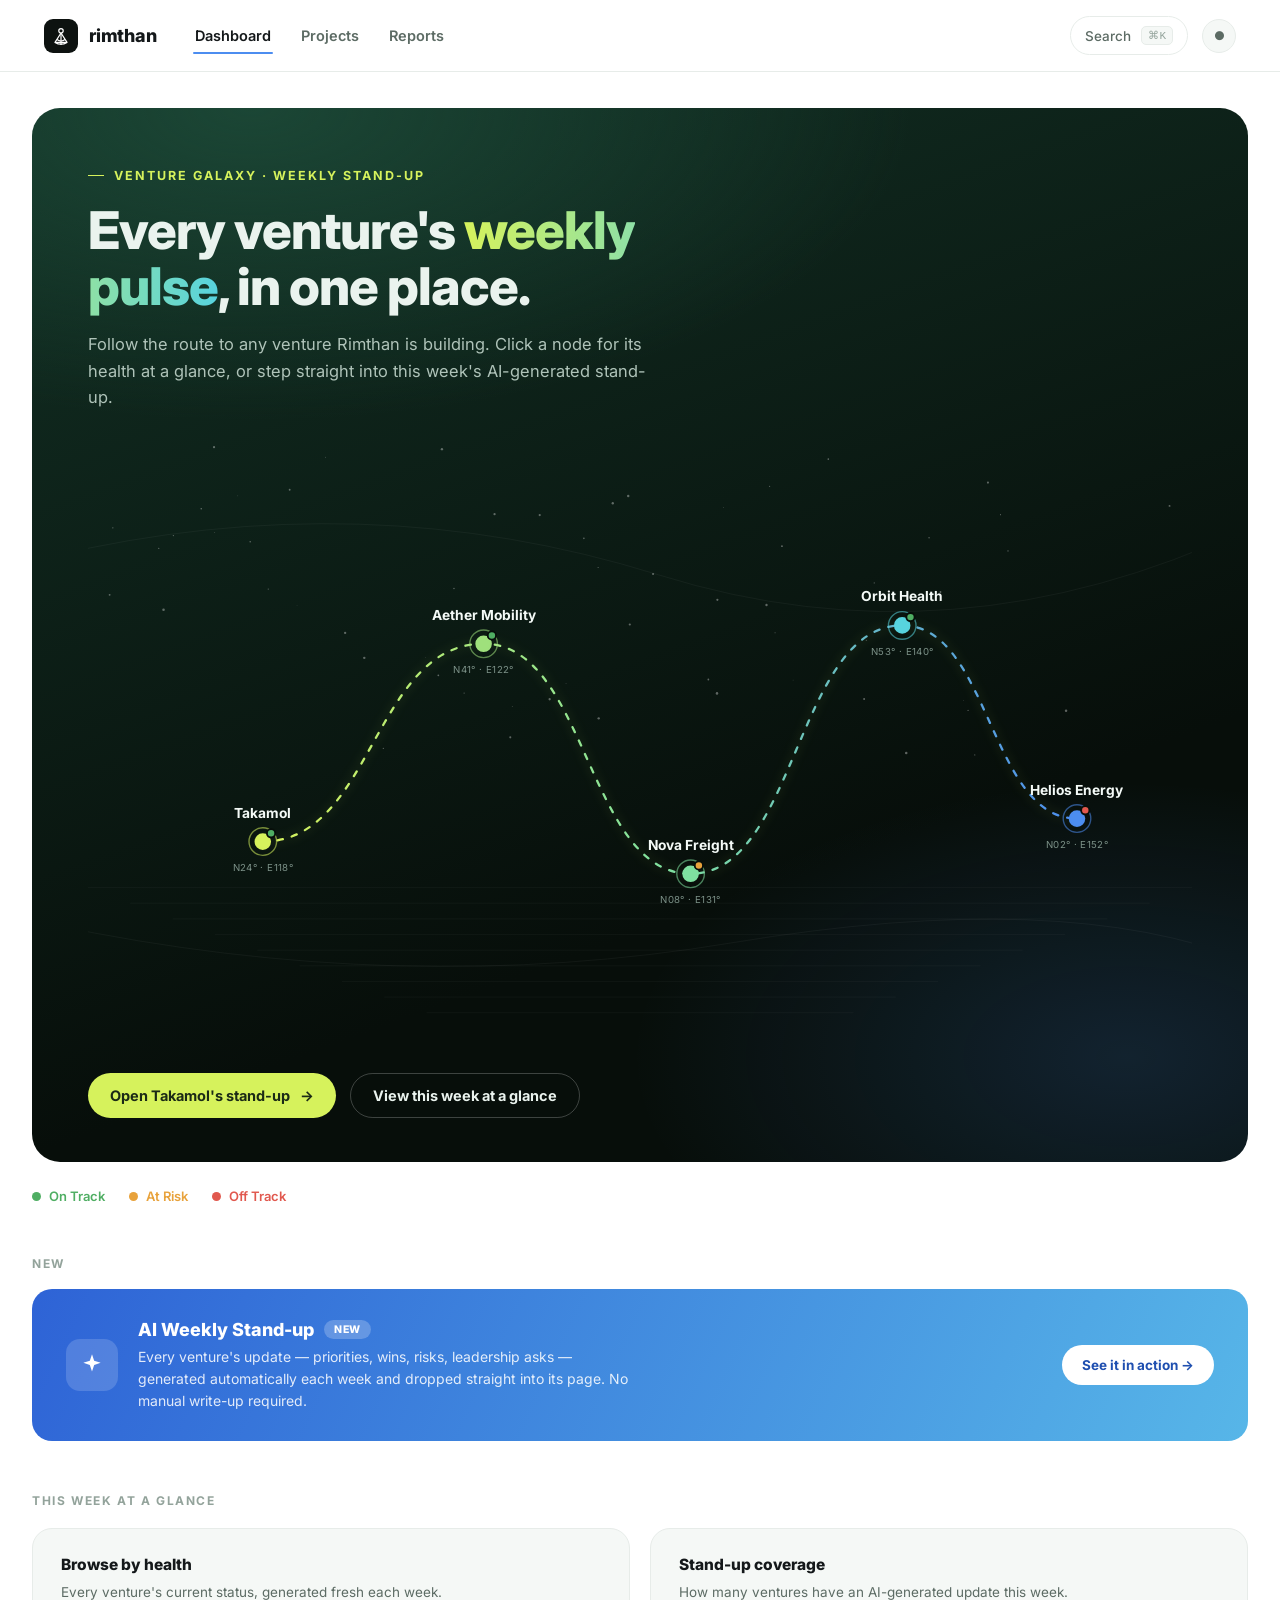
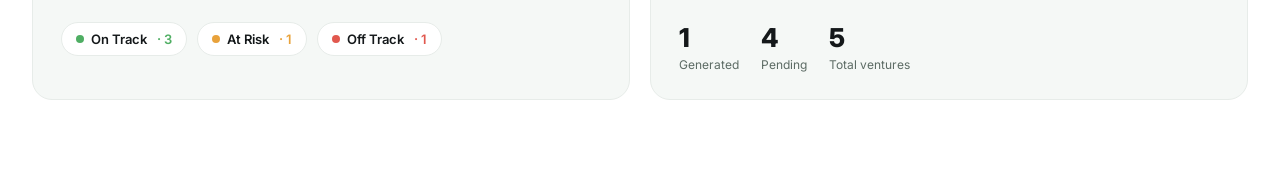
==== index_standalone.html @ 9900c299 "Create index_standalone.html" ====
<!DOCTYPE html>
<html lang="en">
<head>
<meta charset="UTF-8">
<meta name="viewport" content="width=device-width, initial-scale=1.0">
<title>Rimthan · Venture Galaxy</title>
<style>
/* =====================================================================
   RIMTHAN VENTURE GALAXY — DESIGN TOKENS
   Matched to the Rimthan Framework site: white page, deep forest-green
   hero card, lime -> cyan -> blue gradient signature, bold clean Inter.
   ===================================================================== */
:root{
  /* --- surfaces --- */
  --paper:      #FFFFFF;
  --paper-soft: #F5F8F6;
  --hairline:   #E7ECE9;

  /* --- text --- */
  --ink:      #14181A;
  --ink-soft: #5C6B64;
  --ink-faint:#93A39B;

  /* --- hero gradient card --- */
  --hero-deep:  #070E0A;
  --hero-mid:   #123024;
  --hero-glow:  #1B4635;

  /* --- brand gradient (the "Venture Galaxy Way") --- */
  --lime: #D6F25C;
  --teal: #7FE0A0;
  --cyan: #57D3DE;
  --blue: #4C8DF0;

  /* --- health status (functional signal, kept distinct from the brand gradient) --- */
  --on-track:  #4FAE63;
  --at-risk:   #E8A23B;
  --off-track: #E1584E;

  /* --- shape --- */
  --radius-xl: 28px;
  --radius-lg: 20px;
  --radius-md: 14px;
  --radius-sm: 9px;
  --shadow-card: 0 1px 2px rgba(16,24,20,0.05), 0 14px 30px rgba(16,24,20,0.06);
}

*{margin:0;padding:0;box-sizing:border-box;}
html{scroll-behavior:smooth;}
body{
  font-family:'Inter',sans-serif;
  background:var(--paper);
  color:var(--ink);
  min-height:100vh;
}
a{color:inherit;}
ul{list-style:none;}
::-webkit-scrollbar{width:8px;}
::-webkit-scrollbar-thumb{background:#D5DBD8;border-radius:20px;}
::-webkit-scrollbar-track{background:transparent;}
@media (prefers-reduced-motion: reduce){
  *{animation-duration:0.001ms !important; animation-iteration-count:1 !important; transition-duration:0.001ms !important;}
}

/* =====================================================================
   HEADER — shared across pages
   ===================================================================== */
.header{
  position:sticky;
  top:0; left:0; width:100%;
  height:72px;
  display:flex;
  align-items:center;
  gap:36px;
  padding:0 44px;
  background:rgba(255,255,255,0.92);
  backdrop-filter:blur(10px);
  -webkit-backdrop-filter:blur(10px);
  border-bottom:1px solid var(--hairline);
  z-index:999;
}
.brand{display:flex;align-items:center;gap:11px;text-decoration:none;}
.brand-mark{
  width:34px;height:34px;border-radius:9px;
  background:#0D1210;
  display:flex;align-items:center;justify-content:center;
}
.brand-mark svg{width:20px;height:20px;display:block;}
.brand-word{font-weight:800;font-size:18px;letter-spacing:-0.2px;color:var(--ink);}

.header nav{display:flex;align-items:center;gap:26px;}
.header nav a{
  text-decoration:none;
  color:var(--ink-soft);
  font-size:14.5px;
  font-weight:600;
  padding:10px 2px;
  position:relative;
  transition:color .2s ease;
}
.header nav a:hover{color:var(--ink);}
.header nav a.active{color:var(--ink);}
.header nav a.active::after{
  content:"";
  position:absolute; left:0; right:0; bottom:0;
  height:2px; border-radius:2px;
  background:var(--blue);
}

.header-right{margin-left:auto;display:flex;align-items:center;gap:14px;}
.search-pill{
  display:flex;align-items:center;gap:10px;
  padding:9px 14px;
  border-radius:999px;
  border:1px solid var(--hairline);
  color:var(--ink-soft);
  font-size:13.5px;
  font-weight:500;
  cursor:default;
}
.search-pill kbd{
  font-size:11px;
  padding:2px 6px;
  border-radius:5px;
  background:var(--paper-soft);
  border:1px solid var(--hairline);
  color:var(--ink-faint);
}
.profile{
  width:34px;height:34px;border-radius:50%;
  background:var(--paper-soft);
  border:1px solid var(--hairline);
  display:flex;align-items:center;justify-content:center;
  color:var(--ink-soft);
  font-size:12px;
  cursor:pointer;
}

/* =====================================================================
   PAGE 1 — VENTURE GALAXY MAP
   ===================================================================== */
.map-page main{max-width:1280px;margin:0 auto;padding:36px 32px 70px;}

/* --- dark hero card --- */
.hero-card{
  position:relative;
  border-radius:var(--radius-xl);
  overflow:hidden;
  padding:60px 56px 44px;
  background:
    radial-gradient(1100px 520px at 18% 0%, var(--hero-glow), transparent 60%),
    radial-gradient(900px 500px at 90% 90%, rgba(76,141,240,0.16), transparent 55%),
    linear-gradient(160deg, var(--hero-mid), var(--hero-deep) 70%);
  color:#EAF3EE;
}
.hero-eyebrow{
  display:flex;align-items:center;gap:10px;
  font-size:12.5px;
  font-weight:700;
  letter-spacing:2px;
  text-transform:uppercase;
  color:var(--lime);
  margin-bottom:20px;
}
.hero-eyebrow::before{content:"";width:16px;height:1px;background:var(--lime);}
.hero-card h1{
  font-size:clamp(32px,4.4vw,52px);
  font-weight:800;
  letter-spacing:-1px;
  line-height:1.08;
  margin-bottom:16px;
  max-width:16ch;
}
.hero-card h1 .accent{
  background:linear-gradient(90deg, var(--lime), var(--cyan));
  -webkit-background-clip:text;
  background-clip:text;
  color:transparent;
}
.hero-card p.lede{
  color:#AFC3B9;
  font-size:16.5px;
  line-height:1.6;
  max-width:56ch;
  margin-bottom:36px;
}

/* --- chart --- */
.chart-stage{position:relative;}
.chart-stage svg.galaxy-svg{width:100%;height:auto;display:block;}

.route-path{
  fill:none;
  stroke:url(#routeGradient);
  stroke-width:2.5;
  stroke-linecap:round;
  filter:drop-shadow(0 0 6px rgba(215,242,94,0.35));
  stroke-dasharray:6 10;
  animation:flow 26s linear infinite;
}
@keyframes flow{ to{ stroke-dashoffset:-500; } }
.contour{fill:none;stroke:rgba(255,255,255,0.05);stroke-width:1;}
.horizon-grid line{stroke:rgba(255,255,255,0.035);stroke-width:1;}
.star{fill:#ffffff;opacity:0.35;}

.node{cursor:pointer;}
.node-ring{
  fill:none;stroke-width:1.5;opacity:0.55;
  transform-origin:center;
  animation:pulse 3.2s ease-in-out infinite;
}
@keyframes pulse{
  0%,100%{transform:scale(1);opacity:0.4;}
  50%{transform:scale(1.28);opacity:0.05;}
}
.node-core{stroke-width:2;}
.node:hover .node-core, .node.active .node-core{filter:drop-shadow(0 0 10px currentColor);}
.node-health-dot{stroke:var(--hero-deep);stroke-width:2;}
.node-label{font-size:15px;font-weight:700;fill:#F4FAF7;}
.node-bearing{font-size:10.5px;fill:#7C9188;letter-spacing:0.4px;}

.hero-cta-row{display:flex;gap:14px;margin-top:38px;flex-wrap:wrap;}
.btn-lime{
  display:inline-flex;align-items:center;gap:10px;
  padding:13px 22px;border-radius:999px;
  background:var(--lime);
  color:#1B2A16;
  font-weight:700;font-size:14.5px;
  text-decoration:none;
  transition:.2s;
}
.btn-lime:hover{filter:brightness(1.05);transform:translateY(-1px);}
.btn-outline{
  display:inline-flex;align-items:center;gap:10px;
  padding:13px 22px;border-radius:999px;
  border:1px solid rgba(255,255,255,0.22);
  color:#EAF3EE;
  font-weight:700;font-size:14.5px;
  text-decoration:none;
  transition:.2s;
}
.btn-outline:hover{background:rgba(255,255,255,0.06);}

/* --- overlay card (holographic detail on node click) --- */
.overlay-layer{position:absolute;inset:0;pointer-events:none;}
.overlay-card{
  position:absolute;width:250px;padding:20px 22px;
  border-radius:var(--radius-md);
  background:rgba(10,20,15,0.92);
  border:1px solid rgba(215,242,94,0.28);
  box-shadow:0 18px 40px rgba(0,0,0,0.45);
  backdrop-filter:blur(10px);
  opacity:0;transform:translateY(6px) scale(0.96);
  pointer-events:none;
  transition:opacity .28s ease, transform .28s ease;
  z-index:50;
}
.overlay-card.visible{opacity:1;transform:translateY(0) scale(1);pointer-events:auto;}
.overlay-card .oc-title{font-size:16px;font-weight:800;margin-bottom:2px;color:#F4FAF7;}
.overlay-card .oc-tagline{font-size:12px;color:#9BB1A6;margin-bottom:14px;}
.oc-health{display:flex;align-items:center;gap:8px;font-size:12px;font-weight:600;margin-bottom:14px;}
.oc-led{width:8px;height:8px;border-radius:50%;background:currentColor;box-shadow:0 0 8px currentColor;}
.oc-stats{display:grid;grid-template-columns:repeat(3,1fr);gap:8px;margin-bottom:16px;}
.oc-stat{background:rgba(255,255,255,0.05);border-radius:var(--radius-sm);padding:9px 6px;text-align:center;}
.oc-stat b{display:block;font-size:16px;color:var(--lime);}
.oc-stat span{font-size:9.5px;color:#7C9188;text-transform:uppercase;letter-spacing:0.4px;}
.oc-cta{
  display:flex;align-items:center;justify-content:space-between;width:100%;
  padding:9px 12px;border-radius:999px;
  border:1px solid rgba(215,242,94,0.3);
  background:rgba(215,242,94,0.08);
  color:var(--lime);font-size:12.5px;font-weight:700;
  text-decoration:none;cursor:pointer;transition:.2s;
}
.oc-cta:hover{background:rgba(215,242,94,0.16);}

/* --- legend --- */
.map-legend{display:flex;gap:24px;margin-top:26px;flex-wrap:wrap;}
.legend-item{display:flex;align-items:center;gap:8px;font-size:13px;font-weight:600;color:var(--ink-soft);}
.legend-dot{width:9px;height:9px;border-radius:50%;background:currentColor;}

/* =====================================================================
   LIGHT CONTENT SECTIONS BELOW THE HERO (map page)
   ===================================================================== */
.section-label{
  font-size:12px;font-weight:700;letter-spacing:1.6px;text-transform:uppercase;
  color:var(--ink-faint);margin:52px 0 18px;
}

.feature-banner{
  display:flex;align-items:center;justify-content:space-between;gap:28px;
  flex-wrap:wrap;
  padding:30px 34px;
  border-radius:var(--radius-lg);
  background:linear-gradient(115deg, #2E63D6, #57B6E8);
  color:#fff;
}
.feature-banner-left{display:flex;align-items:center;gap:20px;}
.feature-icon{
  width:52px;height:52px;border-radius:14px;
  background:rgba(255,255,255,0.16);
  display:flex;align-items:center;justify-content:center;
  flex-shrink:0;
}
.feature-icon svg{width:26px;height:26px;}
.feature-banner h3{font-size:18px;font-weight:800;display:flex;align-items:center;gap:10px;}
.pill-new{
  font-size:10.5px;font-weight:800;letter-spacing:0.5px;
  background:rgba(255,255,255,0.22);padding:3px 10px;border-radius:999px;
}
.feature-banner p{font-size:14px;color:rgba(255,255,255,0.86);margin-top:6px;max-width:56ch;line-height:1.55;}
.feature-banner .btn-white{
  flex-shrink:0;
  display:inline-flex;align-items:center;gap:8px;
  padding:12px 20px;border-radius:999px;
  background:#fff;color:#1F4FB0;
  font-weight:700;font-size:13.5px;
  text-decoration:none;white-space:nowrap;
}

.info-grid{display:grid;grid-template-columns:1fr 1fr;gap:20px;margin-top:20px;}
.info-card{
  background:var(--paper-soft);
  border:1px solid var(--hairline);
  border-radius:var(--radius-lg);
  padding:26px 28px;
}
.info-card h4{font-size:15.5px;font-weight:800;margin-bottom:8px;}
.info-card p.desc{font-size:13.5px;color:var(--ink-soft);line-height:1.6;margin-bottom:18px;}

.health-tags{display:flex;gap:10px;flex-wrap:wrap;}
.health-tag{
  display:flex;align-items:center;gap:7px;
  padding:8px 14px;border-radius:999px;
  background:var(--paper);border:1px solid var(--hairline);
  font-size:13px;font-weight:600;color:var(--ink);
}
.health-tag .dot{width:8px;height:8px;border-radius:50%;background:currentColor;}

.glance-stats{display:flex;gap:22px;}
.glance-stat b{display:block;font-size:26px;font-weight:800;}
.glance-stat span{font-size:12px;color:var(--ink-soft);}

/* =====================================================================
   PAGE 2 — PROJECT / VENTURE WEEKLY UPDATE
   ===================================================================== */
.detail-page main{max-width:1180px;margin:0 auto;padding:40px 32px 80px;}

.breadcrumb{
  font-size:13px;color:var(--ink-faint);
  display:flex;align-items:center;gap:8px;margin-bottom:22px;
}
.breadcrumb a{text-decoration:none;color:var(--ink-soft);font-weight:600;}
.breadcrumb a:hover{color:var(--ink);}

/* --- header strip: Venture / Lead / Stage / Health --- */
.venture-strip{
  display:flex;flex-wrap:wrap;align-items:center;gap:34px;
  padding:22px 30px;
  border-radius:var(--radius-lg);
  background:var(--paper-soft);
  border:1px solid var(--hairline);
  margin-bottom:28px;
}
.strip-item{display:flex;flex-direction:column;gap:3px;}
.strip-item .k{font-size:11px;font-weight:700;letter-spacing:0.6px;text-transform:uppercase;color:var(--ink-faint);}
.strip-item .v{font-size:15.5px;font-weight:700;color:var(--ink);}
.strip-item .v.health{display:flex;align-items:center;gap:8px;}
.strip-logo{margin-left:auto;font-weight:800;font-size:15px;color:var(--ink-soft);}

/* --- priority cards --- */
.card-grid{display:grid;grid-template-columns:1fr 1fr;gap:20px;margin-bottom:20px;}
.card{
  background:var(--paper);
  border:1px solid var(--hairline);
  border-radius:var(--radius-lg);
  padding:26px 28px;
  box-shadow:var(--shadow-card);
}
.card-full{grid-column:1 / -1;}

.card-head{display:flex;align-items:flex-start;justify-content:space-between;gap:14px;margin-bottom:18px;}
.card-head h3{font-size:16.5px;font-weight:800;margin-bottom:3px;}
.card-head small{font-size:11px;font-weight:700;letter-spacing:0.5px;text-transform:uppercase;color:var(--ink-faint);}

/* circular meter */
.meter{position:relative;width:60px;height:60px;flex-shrink:0;}
.meter svg{transform:rotate(-90deg);width:100%;height:100%;}
.meter circle{fill:none;stroke-width:6;}
.meter .track{stroke:var(--hairline);}
.meter .value{stroke:var(--on-track);stroke-linecap:round;transition:stroke-dashoffset 1s ease;}
.meter-label{position:absolute;inset:0;display:flex;align-items:center;justify-content:center;font-size:13px;font-weight:800;}

.bullet-list{margin-bottom:16px;}
.bullet-list li{
  position:relative;padding-left:18px;
  font-size:14px;color:var(--ink-soft);line-height:1.6;margin-bottom:8px;
}
.bullet-list li::before{
  content:"";position:absolute;left:0;top:8px;
  width:6px;height:6px;border-radius:50%;background:var(--teal);
}
.bullet-list li strong{color:var(--ink);}

.next-step{
  display:inline-flex;align-items:center;gap:8px;
  padding:9px 16px;border-radius:999px;
  background:#EAF6EE;border:1px solid #CFE9D6;
  color:#1F6B3B;font-size:13px;font-weight:700;text-decoration:none;
}
.next-step::after{content:"→";}

/* --- risk / support cards --- */
.risk-card{border-left:3px solid var(--at-risk);margin-bottom:16px;}
.risk-card:last-child{margin-bottom:0;}
.risk-head{display:flex;align-items:center;gap:10px;margin-bottom:10px;flex-wrap:wrap;}
.led{width:9px;height:9px;border-radius:50%;background:currentColor;}
.risk-card h4{font-size:15px;font-weight:800;}
.risk-card p{color:var(--ink-soft);font-size:13.5px;line-height:1.6;}
.severity-tag{
  font-size:11px;font-weight:700;padding:3px 10px;border-radius:999px;
  background:#FDF1DF;color:#A9711A;border:1px solid #F3DDB0;
}

.support-card{border-left:3px solid var(--blue);margin-bottom:16px;}
.support-card:last-child{margin-bottom:0;}
.support-row{display:flex;align-items:center;justify-content:space-between;gap:20px;flex-wrap:wrap;}
.support-row p{color:var(--ink-soft);font-size:13.5px;line-height:1.6;max-width:60ch;}
.support-row p strong{color:var(--ink);}
.support-btn{
  padding:11px 18px;border-radius:999px;
  background:var(--ink);color:#fff;
  font-weight:700;font-size:13px;border:none;cursor:pointer;white-space:nowrap;
  transition:.2s;
}
.support-btn:hover{background:#2B3430;}

.empty-list{color:var(--ink-faint);font-size:13.5px;font-style:italic;}

/* --- timeline --- */
.timeline-wrap{padding:30px 6px 6px;}
.tl-tag{font-size:11px;font-weight:700;letter-spacing:0.5px;text-transform:uppercase;color:var(--ink-faint);margin-bottom:20px;display:block;}
.timeline-track{position:relative;height:2px;margin:0 30px;background:var(--hairline);}
.timeline-points{display:flex;justify-content:space-between;margin:0 30px;position:relative;top:-13px;}
.tl-point{display:flex;flex-direction:column;align-items:center;width:120px;text-align:center;}
.tl-dot{width:14px;height:14px;border-radius:50%;border:2px solid var(--on-track);background:var(--on-track);margin-bottom:12px;}
.tl-point.pending .tl-dot{background:var(--paper);border-color:var(--ink-faint);}
.tl-point span{font-size:12.5px;color:var(--ink-soft);line-height:1.4;}
.tl-point.pending span{color:var(--ink-faint);}

/* --- empty state (venture with no update generated yet) --- */
.empty-state{text-align:center;padding:64px 30px;}
.empty-state h3{font-size:19px;font-weight:800;margin-bottom:10px;}
.empty-state p{color:var(--ink-soft);font-size:14px;}

/* =====================================================================
   RESPONSIVE
   ===================================================================== */
@media (max-width:960px){
  .header nav{display:none;}
  .card-grid, .info-grid{grid-template-columns:1fr;}
  .timeline-track,.timeline-points{margin:0 10px;}
  .tl-point{width:auto;flex:1;}
  .hero-card{padding:44px 26px 34px;}
}
@media (max-width:640px){
  .header{padding:0 20px;}
  .map-page main, .detail-page main{padding:26px 18px 60px;}
  .venture-strip{gap:20px;}
  .strip-logo{margin-left:0;}
  .feature-banner{flex-direction:column;align-items:flex-start;}
  .support-row{flex-direction:column;align-items:flex-start;}
}

</style>
<link rel="preconnect" href="https://fonts.googleapis.com">
<link href="https://fonts.googleapis.com/css2?family=Inter:wght@400;500;600;700;800&display=swap" rel="stylesheet">
</head>
<body class="map-page">

  <!-- ================= HEADER (shared) ================= -->
  <header class="header">
    <a href="index.html" class="brand">
      <span class="brand-mark">
        <svg viewBox="0 0 100 100" fill="none" xmlns="http://www.w3.org/2000/svg">
          <circle cx="50" cy="24" r="11" stroke="white" stroke-width="6"/>
          <path d="M50 35 L20 82 Q50 100 80 82 Z" stroke="white" stroke-width="6" stroke-linejoin="round"/>
          <path d="M50 35 V95" stroke="white" stroke-width="6"/>
          <path d="M20 82 H80" stroke="white" stroke-width="6"/>
          <path d="M30 68 Q50 82 70 68" stroke="white" stroke-width="6"/>
        </svg>
      </span>
      <span class="brand-word">rimthan</span>
    </a>
    <nav>
      <a href="index.html" class="active">Dashboard</a>
      <a href="#">Projects</a>
      <a href="#">Reports</a>
    </nav>
    <div class="header-right">
      <div class="search-pill"><span>Search</span><kbd>⌘K</kbd></div>
      <div class="profile">●</div>
    </div>
  </header>

  <main>
    <!-- ================= HERO: dark card + interactive chart ================= -->
    <div class="hero-card">
      <div class="hero-eyebrow">Venture Galaxy · Weekly Stand-up</div>
      <h1>Every venture's <span class="accent">weekly pulse</span>, in one place.</h1>
      <p class="lede">Follow the route to any venture Rimthan is building. Click a node for its health at a glance, or step straight into this week's AI-generated stand-up.</p>

      <div class="chart-stage" id="chartStage">
        <!-- galaxy chart SVG is rendered by map.js -->
        <div class="overlay-layer" id="overlayLayer"></div>
      </div>

      <div class="hero-cta-row">
        <a class="btn-lime" href="project.html?venture=takamol">Open Takamol's stand-up <span>→</span></a>
        <a class="btn-outline" href="#glance">View this week at a glance</a>
      </div>
    </div>

    <div class="map-legend">
      <div class="legend-item" data-health="On Track" style="color:var(--on-track)"><span class="legend-dot"></span> On Track</div>
      <div class="legend-item" data-health="At Risk" style="color:var(--at-risk)"><span class="legend-dot"></span> At Risk</div>
      <div class="legend-item" data-health="Off Track" style="color:var(--off-track)"><span class="legend-dot"></span> Off Track</div>
    </div>

    <!-- ================= AI STAND-UP FEATURE BANNER ================= -->
    <div class="section-label">New</div>
    <div class="feature-banner">
      <div class="feature-banner-left">
        <div class="feature-icon">
          <svg viewBox="0 0 24 24" fill="none" xmlns="http://www.w3.org/2000/svg">
            <path d="M12 2L14 8L20 10L14 12L12 18L10 12L4 10L10 8L12 2Z" fill="white"/>
          </svg>
        </div>
        <div>
          <h3>AI Weekly Stand-up <span class="pill-new">NEW</span></h3>
          <p>Every venture's update — priorities, wins, risks, leadership asks — generated automatically each week and dropped straight into its page. No manual write-up required.</p>
        </div>
      </div>
      <a class="btn-white" href="project.html?venture=takamol">See it in action →</a>
    </div>

    <!-- ================= AT A GLANCE ================= -->
    <div class="section-label" id="glance">This week at a glance</div>
    <div class="info-grid">
      <div class="info-card">
        <h4>Browse by health</h4>
        <p class="desc">Every venture's current status, generated fresh each week.</p>
        <div class="health-tags" id="healthTags"><!-- filled by map.js --></div>
      </div>
      <div class="info-card">
        <h4>Stand-up coverage</h4>
        <p class="desc">How many ventures have an AI-generated update this week.</p>
        <div class="glance-stats" id="glanceStats"><!-- filled by map.js --></div>
      </div>
    </div>
  </main>

  <script>
/* =====================================================================
   RIMTHAN VENTURE GALAXY — DATA SOURCE
   ---------------------------------------------------------------------
   Field names below mirror Rimthan's actual weekly stand-up template
   (Venture / Venture Lead / Stage / Overall Health, Key Priorities,
   Key Wins, Risks/Blockers, Leadership Support Needed) so filling this
   in from a real stand-up doc is a direct copy, not a translation.
   ===================================================================== */

/* ----------------------------------------------------------------------
   1. VENTURE MAP DATA — one entry per node on the Venture Galaxy chart
   ---------------------------------------------------------------------- */
const VENTURE_MAP = [
  {
    id: "takamol",
    name: "Takamol",
    tagline: "Workforce mobility platform",
    healthStatus: "On Track",       // "On Track" | "At Risk" | "Off Track"
    activePriorities: 2,
    risks: 1,
    milestonesCompleted: 6
  },
  {
    id: "aether",
    name: "Aether Mobility",
    tagline: "Autonomous last-mile fleet",
    healthStatus: "On Track",
    activePriorities: 4,
    risks: 0,
    milestonesCompleted: 9
  },
  {
    id: "novafreight",
    name: "Nova Freight",
    tagline: "Cross-border logistics network",
    healthStatus: "At Risk",
    activePriorities: 5,
    risks: 3,
    milestonesCompleted: 7
  },
  {
    id: "orbithealth",
    name: "Orbit Health",
    tagline: "Remote diagnostics network",
    healthStatus: "On Track",
    activePriorities: 3,
    risks: 1,
    milestonesCompleted: 11
  },
  {
    id: "helios",
    name: "Helios Energy",
    tagline: "Distributed solar micro-grids",
    healthStatus: "Off Track",
    activePriorities: 2,
    risks: 4,
    milestonesCompleted: 3
  }
];

/* chart coordinates, kept separate from business data — an AI feed
   should never need to know where a dot sits on screen */
const VENTURE_POSITIONS = {
  takamol:     { x: 190,  y: 430, bearing: "N24° · E118°" },
  aether:      { x: 430,  y: 215, bearing: "N41° · E122°" },
  novafreight: { x: 655,  y: 465, bearing: "N08° · E131°" },
  orbithealth: { x: 885,  y: 195, bearing: "N53° · E140°" },
  helios:      { x: 1075, y: 405, bearing: "N02° · E152°" }
};

/* ----------------------------------------------------------------------
   2. WEEKLY PROJECT UPDATES — keyed by venture id.
   Powers project.html?venture=<id>. Shape mirrors the real stand-up
   template exactly:
     venture, ventureLead, stage, overallHealth   — header strip
     priorities[]  — one row per stream (name, stream, team, progress,
                     progressNotes[], nextStep, notes)
     keyWins[]     — "Key wins last week"
     risks[]       — "Risks or blockers" (item, stream, severity, mitigation)
     support[]     — "Leadership support needed" (type, person)
     timeline      — completed vs this week's targets

   Only "takamol" has a real update below. A venture with no entry
   here renders a "not generated yet" state instead of erroring —
   exactly what you want once the AI stand-up starts filling these in
   automatically week to week.
   ---------------------------------------------------------------------- */
const PROJECT_UPDATES = {
  takamol: {
    ventureLead: "Ali",
    stage: "MVB, handover",
    weekLabel: "Week of Jul 20 – Jul 24",
    overallHealth: "On Track",

    priorities: [
      {
        name: "Business Development Taskforce",
        stream: "BORD",
        team: "Feras, Ibrahim",
        progress: 95,
        progressNotes: [
          "Albawani — start the procurement process",
          "Meeting done: Proline, ToYou, THA, EFSIM",
          "Meeting set: Oriental Yields Ltd., Tamkeen HR, Al-Suwaidi Holding Co."
        ],
        nextStep: "Demo · Proline",
        notes: ""
      },
      {
        name: "Tech",
        stream: "BORD",
        team: "Kuba",
        progress: 99,
        progressNotes: [
          "Course assignment per user/team/org & PDPL — RELEASE DONE, production",
          "Now: Marketplace + Checkout.com release, waiting for prod card approval"
        ],
        nextStep: "",
        notes: ""
      }
    ],

    keyWins: [
      // populate from "Key wins last week" — empty this week
    ],

    risks: [
      {
        item: "Stream Commercial",
        stream: "BORD",
        severity: "Medium",
        mitigation: ""
      }
    ],

    support: [
      {
        type: "",
        person: ""
      }
    ],

    timeline: {
      completed: [],
      targets: ["Demo · Proline", "Marketplace go-live"]
    }
  }

  // aether: { ...same shape as "takamol" above... },
  // novafreight: { ...same shape as "takamol" above... },
};

/* ----------------------------------------------------------------------
   3. LIVE DATA CONNECTOR — the seam for your AI stand-up generator
   ---------------------------------------------------------------------
   Everything reads through the functions below instead of touching
   VENTURE_MAP / PROJECT_UPDATES directly. Today they just hand back
   the static objects above. When your generator is ready, flip
   USE_LIVE_DATA to true and fill in the fetch() calls — nothing in
   map.js or project.js needs to change.

   Suggested API shape (so no other code changes):
     GET /ventures            -> VENTURE_MAP  (array, same fields)
     GET /ventures/:id/update -> one PROJECT_UPDATES[id] object, or
                                  404 / null if not generated yet
   ---------------------------------------------------------------------- */
const USE_LIVE_DATA = false; // flip to true once your backend is live

async function loadVentureMap(){
  if (USE_LIVE_DATA) {
    // TODO: const res = await fetch("https://your-api.com/ventures");
    // return await res.json();
  }
  return VENTURE_MAP;
}

async function loadVenturePosition(id){
  return VENTURE_POSITIONS[id] || { x: 600, y: 340, bearing: "" };
}

async function loadProjectUpdate(ventureId){
  if (USE_LIVE_DATA) {
    // TODO: const res = await fetch(`https://your-api.com/ventures/${ventureId}/update`);
    // if (!res.ok) return null;
    // return await res.json();
  }
  return PROJECT_UPDATES[ventureId] || null;
}


/* =====================================================================
   RIMTHAN VENTURE GALAXY — MAP RENDERER
   Reads venture data through loadVentureMap() / loadVenturePosition()
   (see data.js). The route + node rings use the brand gradient
   (lime -> cyan -> blue); the small core dot on each node still
   encodes real health status, so the chart stays useful, not just
   decorative.
   ===================================================================== */

const CHART_W = 1200;
const CHART_H = 640;

const HEALTH_COLOR = {
  "On Track":  "#4FAE63",
  "At Risk":   "#E8A23B",
  "Off Track": "#E1584E"
};

// brand gradient stops, sampled across ventures left-to-right (lime -> cyan -> blue)
const BRAND_STOPS = ["#D6F25C", "#9FE07C", "#7FE0A0", "#57D3DE", "#4C8DF0"];

const stage = document.getElementById("chartStage");
const overlayLayer = document.getElementById("overlayLayer");

function seededStars(count){
  let seed = 42;
  const rand = () => { seed = (seed * 9301 + 49297) % 233280; return seed / 233280; };
  let out = "";
  for(let i=0;i<count;i++){
    const x = rand()*CHART_W;
    const y = rand()*CHART_H*0.55;
    const r = rand()*1.1 + 0.3;
    out += `<circle class="star" cx="${x.toFixed(1)}" cy="${y.toFixed(1)}" r="${r.toFixed(2)}" opacity="${(rand()*0.4+0.15).toFixed(2)}"/>`;
  }
  return out;
}

function horizonGrid(){
  let lines = "";
  for(let i=0;i<=8;i++){
    const y = 480 + i*17;
    const inset = i*46;
    lines += `<line x1="${inset}" y1="${y}" x2="${CHART_W-inset}" y2="${y}"/>`;
  }
  return `<g class="horizon-grid">${lines}</g>`;
}

function routePath(nodes){
  const pts = nodes.slice().sort((a,b)=>a.pos.x-b.pos.x);
  let d = `M ${pts[0].pos.x} ${pts[0].pos.y}`;
  for(let i=1;i<pts.length;i++){
    const prev = pts[i-1].pos, cur = pts[i].pos;
    const midX = (prev.x + cur.x)/2;
    d += ` C ${midX} ${prev.y}, ${midX} ${cur.y}, ${cur.x} ${cur.y}`;
  }
  return d;
}

function buildSVG(ventures){
  const svgNS = "http://www.w3.org/2000/svg";
  const svg = document.createElementNS(svgNS, "svg");
  svg.setAttribute("viewBox", `0 0 ${CHART_W} ${CHART_H}`);
  svg.setAttribute("class", "galaxy-svg");
  svg.setAttribute("aria-label", "Venture Galaxy chart");

  // sort by x so gradient stops read left-to-right like the route itself
  const byX = ventures.slice().sort((a,b)=>a.pos.x-b.pos.x);

  svg.innerHTML = `
    <defs>
      <linearGradient id="routeGradient" x1="0" y1="0" x2="1" y2="0">
        <stop offset="0%" stop-color="${BRAND_STOPS[0]}"/>
        <stop offset="50%" stop-color="${BRAND_STOPS[2]}"/>
        <stop offset="100%" stop-color="${BRAND_STOPS[4]}"/>
      </linearGradient>
    </defs>

    <path class="contour" d="M -40 120 Q 300 40 620 140 T 1260 90" />
    <path class="contour" d="M -40 520 Q 340 600 700 540 T 1260 560" />

    ${horizonGrid()}
    ${seededStars(60)}

    <path class="route-path" d="${routePath(ventures)}" />
    <g id="nodesGroup"></g>
  `;

  const nodesGroup = svg.querySelector("#nodesGroup");
  byX.forEach((v, i) => {
    const brandColor = BRAND_STOPS[i % BRAND_STOPS.length];
    const healthColor = HEALTH_COLOR[v.healthStatus] || "#93A39B";
    const { x, y, bearing } = v.pos;
    const g = document.createElementNS(svgNS, "g");
    g.setAttribute("class", "node");
    g.setAttribute("data-id", v.id);
    g.setAttribute("tabindex", "0");
    g.setAttribute("role", "button");
    g.setAttribute("aria-label", `${v.name} — ${v.healthStatus}`);
    g.innerHTML = `
      <circle class="node-ring" cx="${x}" cy="${y}" r="15" stroke="${brandColor}" style="animation-delay:${(i % 5) * 0.3}s"/>
      <circle class="node-core" cx="${x}" cy="${y}" r="8" fill="${brandColor}" stroke="${brandColor}"/>
      <circle class="node-health-dot" cx="${x + 9}" cy="${y - 9}" r="4.5" fill="${healthColor}"/>
      <text class="node-label" x="${x}" y="${y - 26}" text-anchor="middle">${v.name}</text>
      <text class="node-bearing" x="${x}" y="${y + 32}" text-anchor="middle">${bearing}</text>
    `;
    nodesGroup.appendChild(g);

    g.addEventListener("click", (e) => { e.stopPropagation(); toggleOverlay(v, healthColor); });
    g.addEventListener("keydown", (e) => { if(e.key === "Enter" || e.key === " "){ e.preventDefault(); toggleOverlay(v, healthColor); } });
  });

  return svg;
}

let activeId = null;

function toggleOverlay(v, healthColor){
  document.querySelectorAll(".node").forEach(n => n.classList.toggle("active", n.dataset.id === v.id && activeId !== v.id));

  if(activeId === v.id){
    overlayLayer.innerHTML = "";
    activeId = null;
    return;
  }
  activeId = v.id;

  const { x, y } = v.pos;
  const leftPct = (x / CHART_W) * 100;
  const topPct  = (y / CHART_H) * 100;

  const flipLeft = leftPct > 62;
  const cardLeft = flipLeft ? `calc(${leftPct}% - 268px)` : `calc(${leftPct}% + 24px)`;
  const flipUp = topPct > 55;
  const cardTop = flipUp ? `calc(${topPct}% - 260px)` : `calc(${topPct}% - 10px)`;

  const cta = `<a class="oc-cta" href="project.html?venture=${v.id}">Open venture update <span>&rarr;</span></a>`;

  overlayLayer.innerHTML = `
    <div class="overlay-card visible" style="left:${cardLeft}; top:${cardTop}; color:${healthColor};">
      <div class="oc-title">${v.name}</div>
      <div class="oc-tagline">${v.tagline}</div>
      <div class="oc-health"><span class="oc-led"></span><span style="color:#F4FAF7">${v.healthStatus}</span></div>
      <div class="oc-stats">
        <div class="oc-stat"><b>${v.activePriorities}</b><span>Priorities</span></div>
        <div class="oc-stat"><b>${v.risks}</b><span>Risks</span></div>
        <div class="oc-stat"><b>${v.milestonesCompleted}</b><span>Milestones</span></div>
      </div>
      ${cta}
    </div>
  `;
}

overlayLayer.addEventListener("click", (e) => e.stopPropagation());
document.addEventListener("click", () => {
  overlayLayer.innerHTML = "";
  activeId = null;
  document.querySelectorAll(".node").forEach(n => n.classList.remove("active"));
});

/* ---- light content sections below the hero ---- */
function renderHealthTags(ventures){
  const counts = { "On Track": 0, "At Risk": 0, "Off Track": 0 };
  ventures.forEach(v => counts[v.healthStatus] = (counts[v.healthStatus] || 0) + 1);
  document.getElementById("healthTags").innerHTML = Object.entries(counts).map(([status, n]) => `
    <div class="health-tag" style="color:${HEALTH_COLOR[status]}">
      <span class="dot"></span><span style="color:var(--ink)">${status}</span>&nbsp;· ${n}
    </div>
  `).join("");
}

function renderGlanceStats(ventures){
  const withUpdate = ventures.filter(v => PROJECT_UPDATES[v.id]).length;
  document.getElementById("glanceStats").innerHTML = `
    <div class="glance-stat"><b>${withUpdate}</b><span>Generated</span></div>
    <div class="glance-stat"><b>${ventures.length - withUpdate}</b><span>Pending</span></div>
    <div class="glance-stat"><b>${ventures.length}</b><span>Total ventures</span></div>
  `;
}

async function init(){
  const ventures = await loadVentureMap();
  for (const v of ventures) {
    v.pos = await loadVenturePosition(v.id);
  }
  stage.insertBefore(buildSVG(ventures), overlayLayer);
  renderHealthTags(ventures);
  renderGlanceStats(ventures);
}

init();

</script>
</body>
</html>
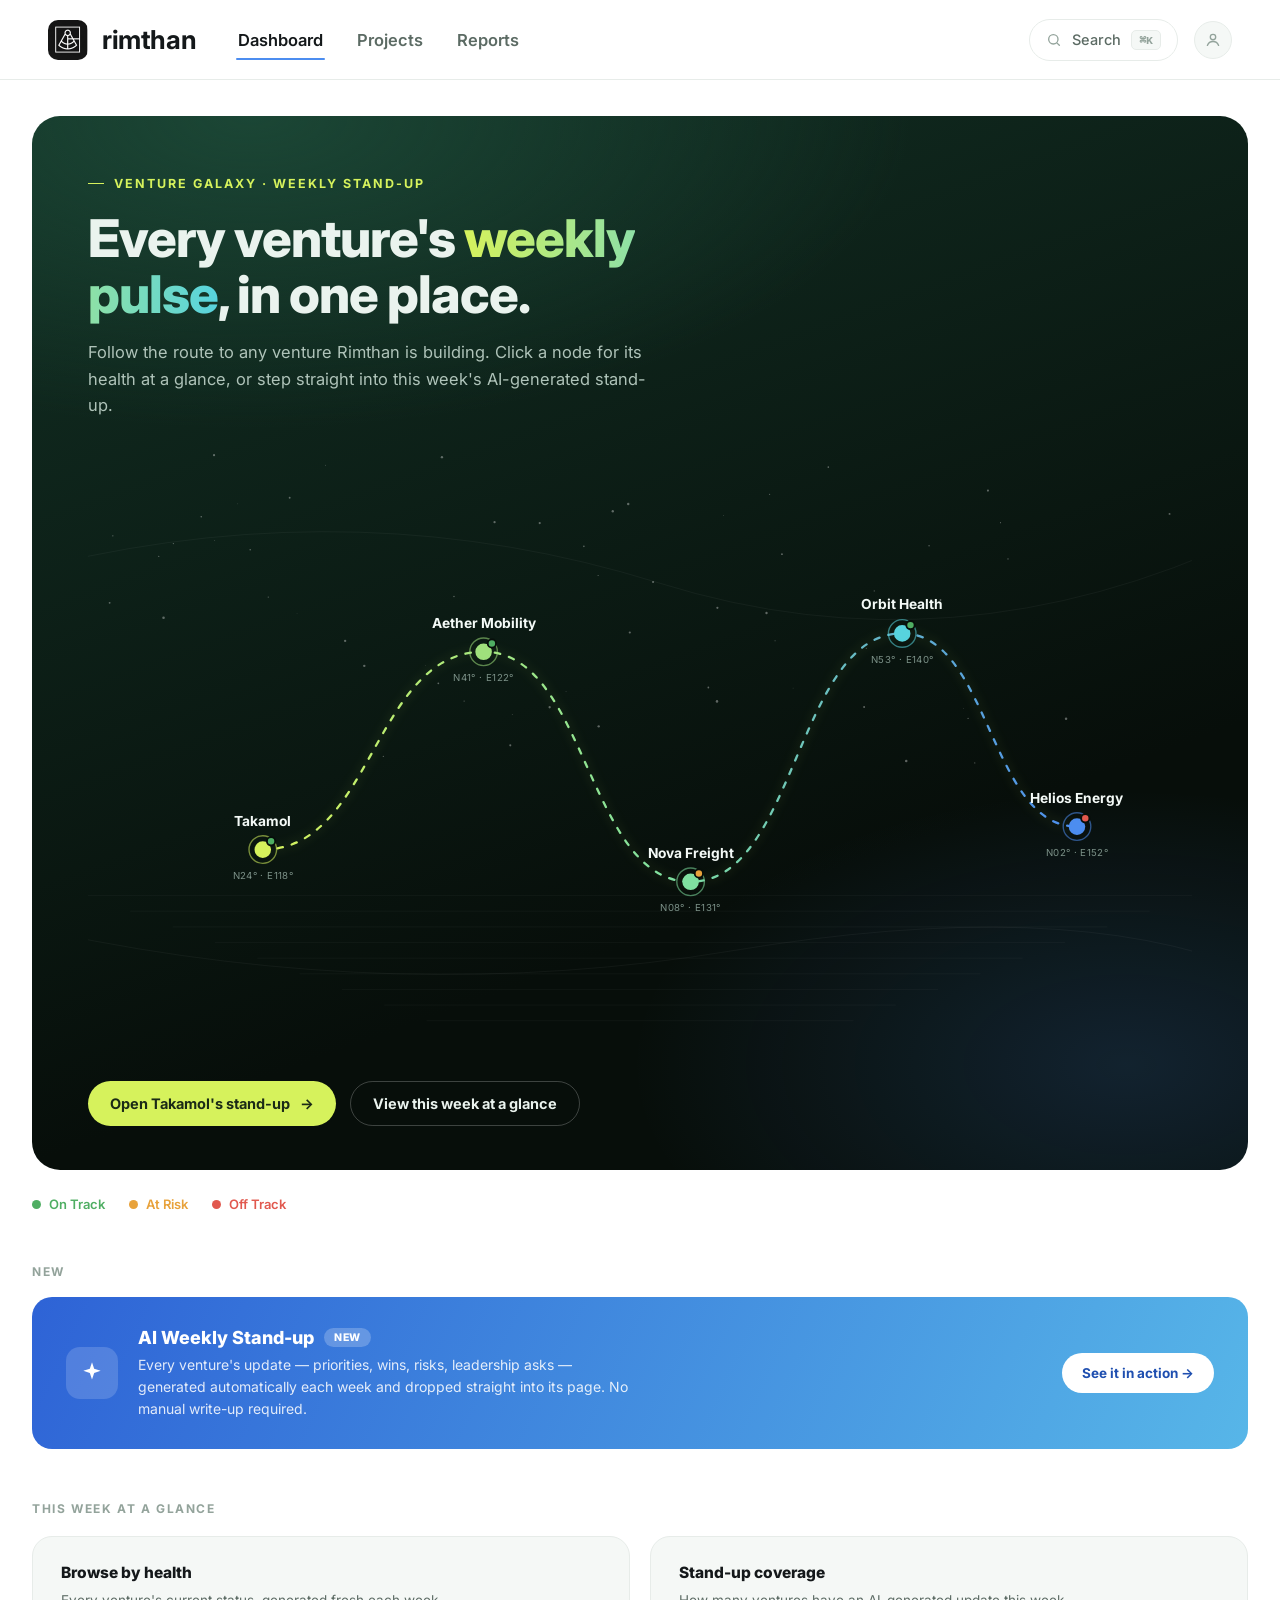
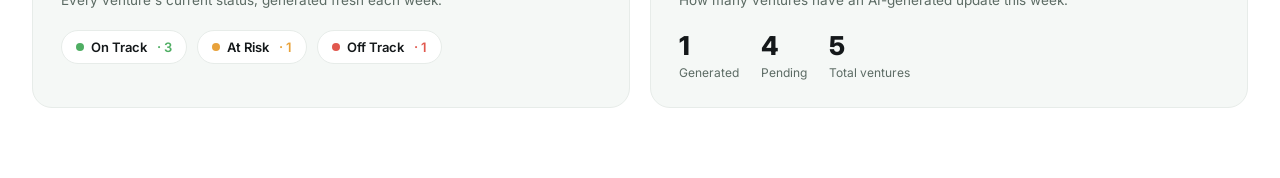
==== commit 98e94b77: "Update index_standalone.html" ====
--- a/index_standalone.html
+++ b/index_standalone.html
@@ -63,36 +63,44 @@
 }
 
 /* =====================================================================
-   HEADER — shared across pages
+   HEADER — shared across pages, matched to the Rimthan Framework site
    ===================================================================== */
 .header{
   position:sticky;
   top:0; left:0; width:100%;
-  height:72px;
+  height:80px;
   display:flex;
   align-items:center;
-  gap:36px;
-  padding:0 44px;
+  gap:40px;
+  padding:0 48px;
   background:rgba(255,255,255,0.92);
   backdrop-filter:blur(10px);
   -webkit-backdrop-filter:blur(10px);
   border-bottom:1px solid var(--hairline);
   z-index:999;
 }
-.brand{display:flex;align-items:center;gap:11px;text-decoration:none;}
+.brand{display:flex;align-items:center;gap:14px;text-decoration:none;}
 .brand-mark{
-  width:34px;height:34px;border-radius:9px;
-  background:#0D1210;
-  display:flex;align-items:center;justify-content:center;
-}
-.brand-mark svg{width:20px;height:20px;display:block;}
-.brand-word{font-weight:800;font-size:18px;letter-spacing:-0.2px;color:var(--ink);}
-
-.header nav{display:flex;align-items:center;gap:26px;}
+  width:40px;height:40px;border-radius:10px;
+  overflow:hidden;
+  flex-shrink:0;
+  /* crops just the icon square from the left edge of RimthanLogo.png,
+     which is a wide icon+wordmark lockup — background-size:auto 100%
+     scales the whole image to the badge's height, then position:left
+     shows only the leading icon block */
+  background-image:url('[data-uri]');
+  background-size:auto 100%;
+  background-position:left center;
+  background-repeat:no-repeat;
+  background-color:#0D1210;
+}
+.brand-word{font-weight:700;font-size:26px;letter-spacing:-0.4px;color:var(--ink);}
+
+.header nav{display:flex;align-items:center;gap:30px;}
 .header nav a{
   text-decoration:none;
   color:var(--ink-soft);
-  font-size:14.5px;
+  font-size:16.5px;
   font-weight:600;
   padding:10px 2px;
   position:relative;
@@ -107,34 +115,37 @@
   background:var(--blue);
 }
 
-.header-right{margin-left:auto;display:flex;align-items:center;gap:14px;}
+.header-right{margin-left:auto;display:flex;align-items:center;gap:16px;}
 .search-pill{
   display:flex;align-items:center;gap:10px;
-  padding:9px 14px;
+  padding:10px 16px;
   border-radius:999px;
   border:1px solid var(--hairline);
   color:var(--ink-soft);
-  font-size:13.5px;
+  font-size:14.5px;
   font-weight:500;
   cursor:default;
 }
+.search-pill svg{width:16px;height:16px;flex-shrink:0;stroke:var(--ink-faint);}
 .search-pill kbd{
-  font-size:11px;
-  padding:2px 6px;
+  font-size:11.5px;
+  font-weight:600;
+  padding:2px 7px;
   border-radius:5px;
   background:var(--paper-soft);
   border:1px solid var(--hairline);
   color:var(--ink-faint);
 }
 .profile{
-  width:34px;height:34px;border-radius:50%;
+  width:38px;height:38px;border-radius:50%;
   background:var(--paper-soft);
   border:1px solid var(--hairline);
   display:flex;align-items:center;justify-content:center;
-  color:var(--ink-soft);
-  font-size:12px;
+  color:var(--ink-faint);
   cursor:pointer;
-}
+  flex-shrink:0;
+}
+.profile svg{width:18px;height:18px;stroke:var(--ink-faint);}
 
 /* =====================================================================
    PAGE 1 — VENTURE GALAXY MAP
@@ -481,15 +492,7 @@
   <!-- ================= HEADER (shared) ================= -->
   <header class="header">
     <a href="index.html" class="brand">
-      <span class="brand-mark">
-        <svg viewBox="0 0 100 100" fill="none" xmlns="http://www.w3.org/2000/svg">
-          <circle cx="50" cy="24" r="11" stroke="white" stroke-width="6"/>
-          <path d="M50 35 L20 82 Q50 100 80 82 Z" stroke="white" stroke-width="6" stroke-linejoin="round"/>
-          <path d="M50 35 V95" stroke="white" stroke-width="6"/>
-          <path d="M20 82 H80" stroke="white" stroke-width="6"/>
-          <path d="M30 68 Q50 82 70 68" stroke="white" stroke-width="6"/>
-        </svg>
-      </span>
+      <span class="brand-mark"></span>
       <span class="brand-word">rimthan</span>
     </a>
     <nav>
@@ -498,8 +501,13 @@
       <a href="#">Reports</a>
     </nav>
     <div class="header-right">
-      <div class="search-pill"><span>Search</span><kbd>⌘K</kbd></div>
-      <div class="profile">●</div>
+      <div class="search-pill">
+        <svg viewBox="0 0 24 24" fill="none" xmlns="http://www.w3.org/2000/svg"><circle cx="11" cy="11" r="7" stroke-width="2"/><path d="M20 20L16.65 16.65" stroke-width="2" stroke-linecap="round"/></svg>
+        <span>Search</span><kbd>⌘K</kbd>
+      </div>
+      <div class="profile">
+        <svg viewBox="0 0 24 24" fill="none" xmlns="http://www.w3.org/2000/svg"><circle cx="12" cy="8" r="3.6" stroke-width="1.8"/><path d="M4.5 19.2C5.8 15.9 8.6 14 12 14C15.4 14 18.2 15.9 19.5 19.2" stroke-width="1.8" stroke-linecap="round"/></svg>
+      </div>
     </div>
   </header>
 
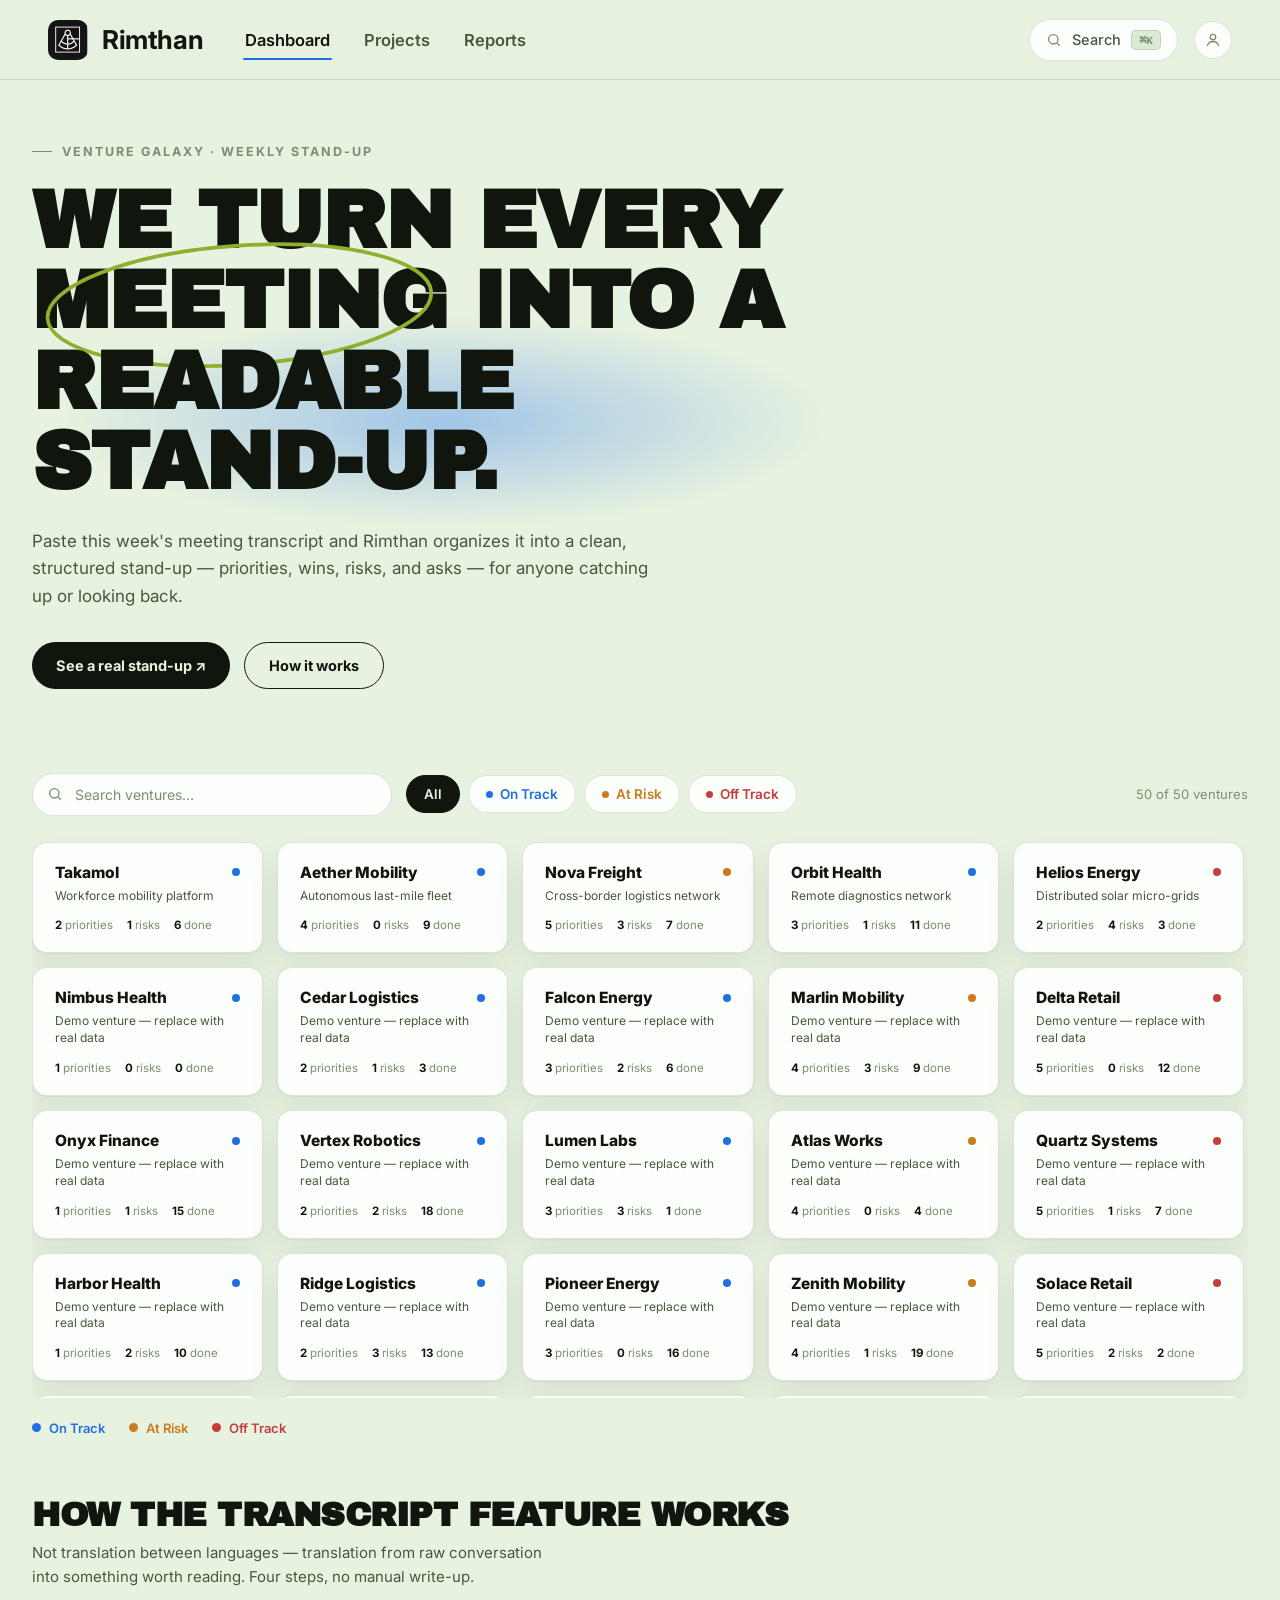
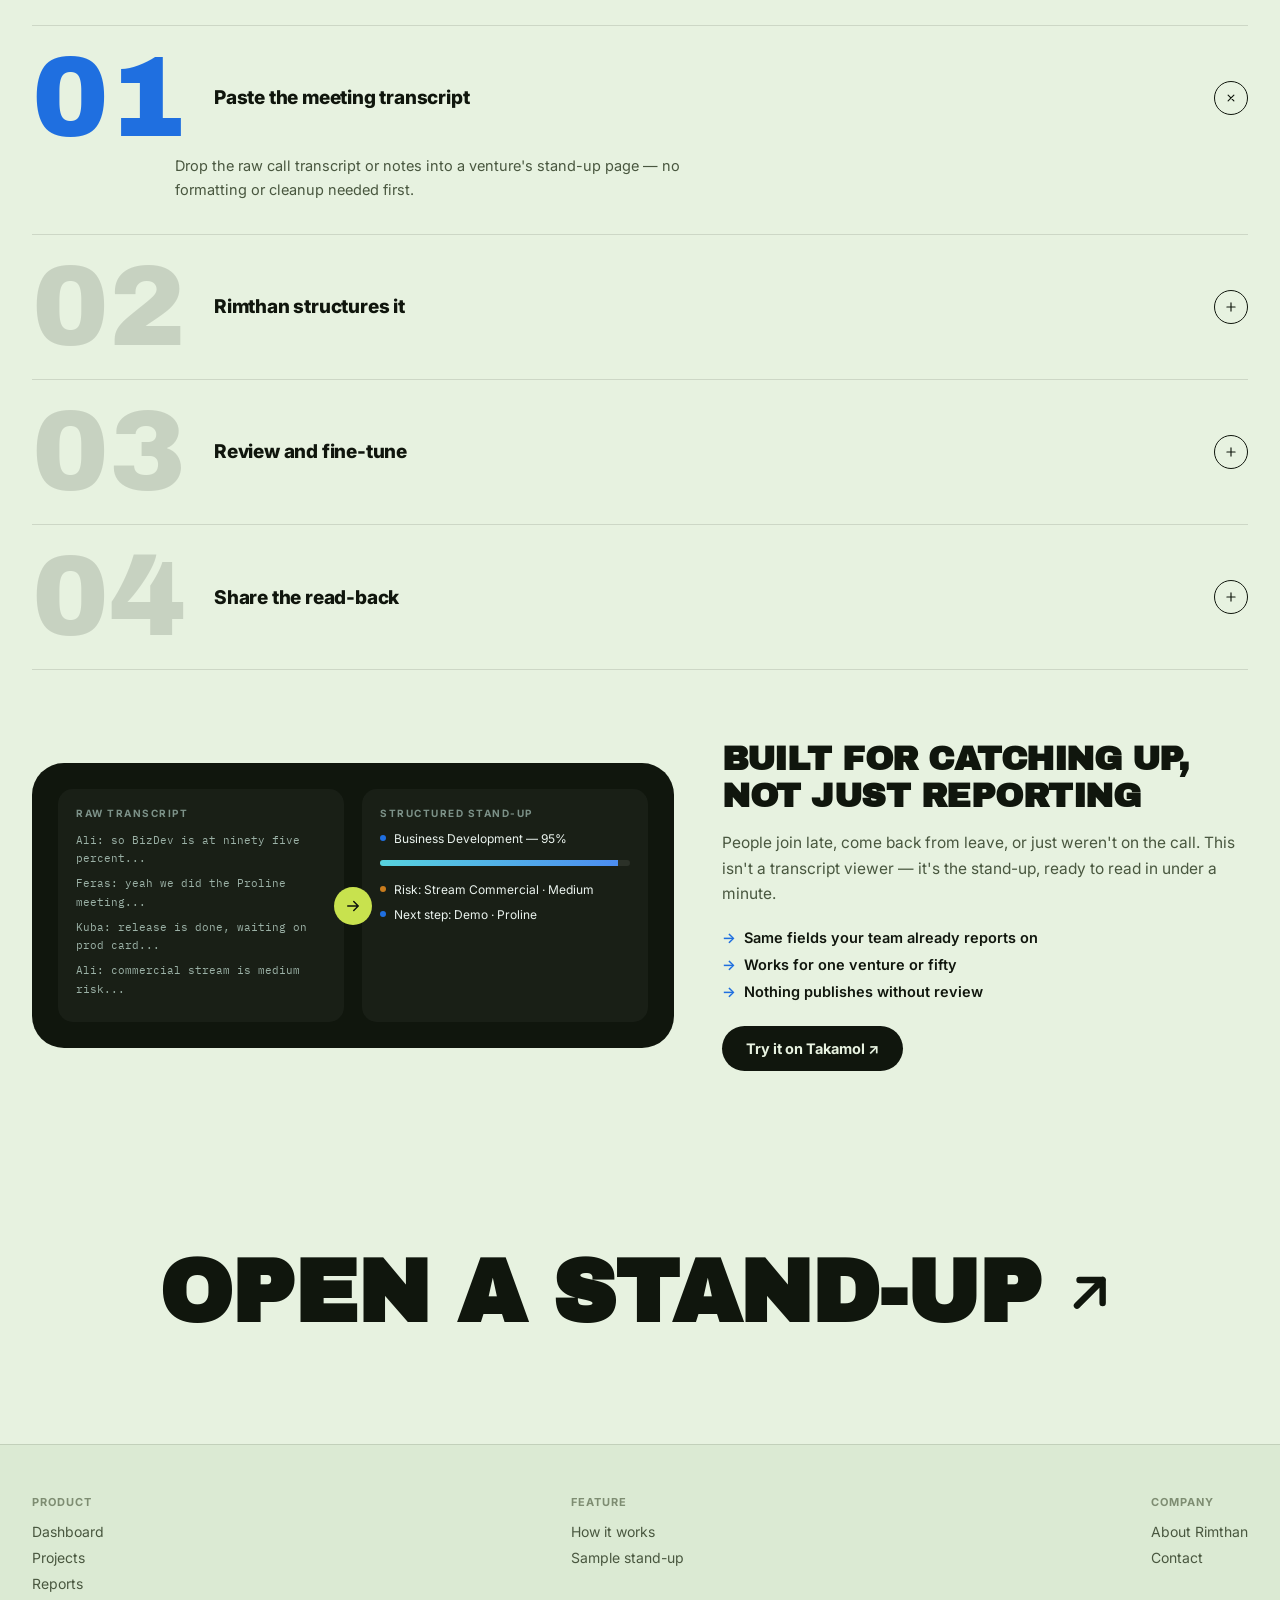
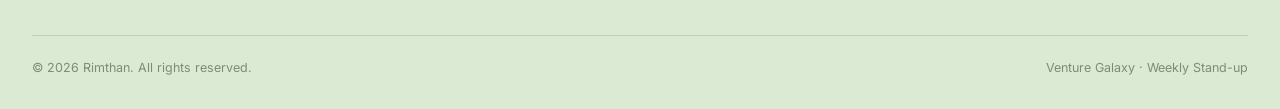
==== commit 98e6d32a: "Update print statement from 'Hello' to 'Goodbye'" ====
--- a/index_standalone.html
+++ b/index_standalone.html
@@ -6,64 +6,63 @@
 <title>Rimthan · Venture Galaxy</title>
 <style>
 /* =====================================================================
-   RIMTHAN VENTURE GALAXY — DESIGN TOKENS
-   Matched to the Rimthan Framework site: white page, deep forest-green
-   hero card, lime -> cyan -> blue gradient signature, bold clean Inter.
+   RIMTHAN VENTURE GALAXY — DESIGN TOKENS (v3: editorial / light green)
+   Bold poster typography, hand-drawn accents, giant numbered accordion,
+   light green field. Health-status colors are kept deliberately
+   distinct from the background green so status never gets lost in it.
    ===================================================================== */
 :root{
   /* --- surfaces --- */
-  --paper:      #FFFFFF;
-  --paper-soft: #F5F8F6;
-  --hairline:   #E7ECE9;
+  --bg:       #E7F2E0;
+  --bg-deep:  #DBEAD3;
+  --card:     #FCFEFB;
+  --hairline: rgba(16,22,13,0.12);
 
   /* --- text --- */
-  --ink:      #14181A;
-  --ink-soft: #5C6B64;
-  --ink-faint:#93A39B;
-
-  /* --- hero gradient card --- */
-  --hero-deep:  #070E0A;
-  --hero-mid:   #123024;
-  --hero-glow:  #1B4635;
-
-  /* --- brand gradient (the "Venture Galaxy Way") --- */
-  --lime: #D6F25C;
-  --teal: #7FE0A0;
-  --cyan: #57D3DE;
-  --blue: #4C8DF0;
-
-  /* --- health status (functional signal, kept distinct from the brand gradient) --- */
-  --on-track:  #4FAE63;
-  --at-risk:   #E8A23B;
-  --off-track: #E1584E;
+  --ink:      #10160D;
+  --ink-soft: #49573F;
+  --ink-faint:#7E8D72;
+
+  /* --- brand accents --- */
+  --lime:     #C8E24E;
+  --lime-deep:#8FAF2E;
+  --glow-blue:#4C8DF0;
+  --glow-cyan:#57D3DE;
+
+  /* --- health status: intentionally NOT green-on-green --- */
+  --on-track:  #1F6FE0;
+  --at-risk:   #C97C1D;
+  --off-track: #C43D3D;
 
   /* --- shape --- */
-  --radius-xl: 28px;
-  --radius-lg: 20px;
-  --radius-md: 14px;
+  --radius-xl: 32px;
+  --radius-lg: 22px;
+  --radius-md: 15px;
   --radius-sm: 9px;
-  --shadow-card: 0 1px 2px rgba(16,24,20,0.05), 0 14px 30px rgba(16,24,20,0.06);
+  --shadow-card: 0 1px 2px rgba(16,22,13,0.05), 0 16px 32px rgba(16,22,13,0.07);
 }
 
 *{margin:0;padding:0;box-sizing:border-box;}
 html{scroll-behavior:smooth;}
 body{
   font-family:'Inter',sans-serif;
-  background:var(--paper);
+  background:var(--bg);
   color:var(--ink);
   min-height:100vh;
 }
 a{color:inherit;}
 ul{list-style:none;}
 ::-webkit-scrollbar{width:8px;}
-::-webkit-scrollbar-thumb{background:#D5DBD8;border-radius:20px;}
+::-webkit-scrollbar-thumb{background:#C3D4BA;border-radius:20px;}
 ::-webkit-scrollbar-track{background:transparent;}
 @media (prefers-reduced-motion: reduce){
   *{animation-duration:0.001ms !important; animation-iteration-count:1 !important; transition-duration:0.001ms !important;}
 }
 
-/* =====================================================================
-   HEADER — shared across pages, matched to the Rimthan Framework site
+.display{font-family:'Archivo Black',sans-serif;}
+
+/* =====================================================================
+   HEADER
    ===================================================================== */
 .header{
   position:sticky;
@@ -73,7 +72,7 @@
   align-items:center;
   gap:40px;
   padding:0 48px;
-  background:rgba(255,255,255,0.92);
+  background:rgba(231,242,224,0.86);
   backdrop-filter:blur(10px);
   -webkit-backdrop-filter:blur(10px);
   border-bottom:1px solid var(--hairline);
@@ -82,12 +81,7 @@
 .brand{display:flex;align-items:center;gap:14px;text-decoration:none;}
 .brand-mark{
   width:40px;height:40px;border-radius:10px;
-  overflow:hidden;
-  flex-shrink:0;
-  /* crops just the icon square from the left edge of RimthanLogo.png,
-     which is a wide icon+wordmark lockup — background-size:auto 100%
-     scales the whole image to the badge's height, then position:left
-     shows only the leading icon block */
+  overflow:hidden;flex-shrink:0;
   background-image:url('[data-uri]');
   background-size:auto 100%;
   background-position:left center;
@@ -98,303 +92,261 @@
 
 .header nav{display:flex;align-items:center;gap:30px;}
 .header nav a{
-  text-decoration:none;
-  color:var(--ink-soft);
-  font-size:16.5px;
-  font-weight:600;
-  padding:10px 2px;
-  position:relative;
-  transition:color .2s ease;
+  text-decoration:none;color:var(--ink-soft);font-size:16.5px;font-weight:600;
+  padding:10px 2px;position:relative;transition:color .2s ease;
 }
 .header nav a:hover{color:var(--ink);}
 .header nav a.active{color:var(--ink);}
 .header nav a.active::after{
-  content:"";
-  position:absolute; left:0; right:0; bottom:0;
-  height:2px; border-radius:2px;
-  background:var(--blue);
+  content:"";position:absolute;left:0;right:0;bottom:0;height:2px;border-radius:2px;
+  background:var(--on-track);
 }
 
 .header-right{margin-left:auto;display:flex;align-items:center;gap:16px;}
 .search-pill{
-  display:flex;align-items:center;gap:10px;
-  padding:10px 16px;
-  border-radius:999px;
-  border:1px solid var(--hairline);
-  color:var(--ink-soft);
-  font-size:14.5px;
-  font-weight:500;
-  cursor:default;
+  display:flex;align-items:center;gap:10px;padding:10px 16px;border-radius:999px;
+  border:1px solid var(--hairline);color:var(--ink-soft);font-size:14.5px;font-weight:500;cursor:default;
+  background:var(--card);
 }
 .search-pill svg{width:16px;height:16px;flex-shrink:0;stroke:var(--ink-faint);}
 .search-pill kbd{
-  font-size:11.5px;
-  font-weight:600;
-  padding:2px 7px;
-  border-radius:5px;
-  background:var(--paper-soft);
-  border:1px solid var(--hairline);
-  color:var(--ink-faint);
+  font-size:11.5px;font-weight:600;padding:2px 7px;border-radius:5px;
+  background:var(--bg-deep);border:1px solid var(--hairline);color:var(--ink-faint);
 }
 .profile{
-  width:38px;height:38px;border-radius:50%;
-  background:var(--paper-soft);
-  border:1px solid var(--hairline);
-  display:flex;align-items:center;justify-content:center;
-  color:var(--ink-faint);
-  cursor:pointer;
-  flex-shrink:0;
+  width:38px;height:38px;border-radius:50%;background:var(--card);border:1px solid var(--hairline);
+  display:flex;align-items:center;justify-content:center;color:var(--ink-faint);cursor:pointer;flex-shrink:0;
 }
 .profile svg{width:18px;height:18px;stroke:var(--ink-faint);}
 
 /* =====================================================================
-   PAGE 1 — VENTURE GALAXY MAP
-   ===================================================================== */
-.map-page main{max-width:1280px;margin:0 auto;padding:36px 32px 70px;}
-
-/* --- dark hero card --- */
-.hero-card{
-  position:relative;
-  border-radius:var(--radius-xl);
-  overflow:hidden;
-  padding:60px 56px 44px;
-  background:
-    radial-gradient(1100px 520px at 18% 0%, var(--hero-glow), transparent 60%),
-    radial-gradient(900px 500px at 90% 90%, rgba(76,141,240,0.16), transparent 55%),
-    linear-gradient(160deg, var(--hero-mid), var(--hero-deep) 70%);
-  color:#EAF3EE;
-}
-.hero-eyebrow{
-  display:flex;align-items:center;gap:10px;
-  font-size:12.5px;
-  font-weight:700;
-  letter-spacing:2px;
+   POSTER HERO — bold headline, glow word, hand-drawn scribble circle
+   ===================================================================== */
+main{max-width:1280px;margin:0 auto;padding:0 32px;}
+.poster-hero{padding:64px 0 40px;position:relative;}
+.poster-eyebrow{
+  display:flex;align-items:center;gap:10px;font-size:12.5px;font-weight:700;
+  letter-spacing:2px;text-transform:uppercase;color:var(--ink-faint);margin-bottom:22px;
+}
+.poster-eyebrow::before{content:"";width:20px;height:1px;background:var(--ink-faint);}
+.poster-hero h1{
+  font-family:'Archivo Black',sans-serif;
+  font-size:clamp(38px,6.4vw,84px);
+  line-height:0.98;
+  letter-spacing:-1px;
   text-transform:uppercase;
-  color:var(--lime);
-  margin-bottom:20px;
-}
-.hero-eyebrow::before{content:"";width:16px;height:1px;background:var(--lime);}
-.hero-card h1{
-  font-size:clamp(32px,4.4vw,52px);
-  font-weight:800;
-  letter-spacing:-1px;
-  line-height:1.08;
-  margin-bottom:16px;
-  max-width:16ch;
-}
-.hero-card h1 .accent{
-  background:linear-gradient(90deg, var(--lime), var(--cyan));
-  -webkit-background-clip:text;
-  background-clip:text;
-  color:transparent;
-}
-.hero-card p.lede{
-  color:#AFC3B9;
-  font-size:16.5px;
-  line-height:1.6;
-  max-width:56ch;
-  margin-bottom:36px;
-}
-
-/* --- chart --- */
-.chart-stage{position:relative;}
-.chart-stage svg.galaxy-svg{width:100%;height:auto;display:block;}
-
-.route-path{
-  fill:none;
-  stroke:url(#routeGradient);
-  stroke-width:2.5;
-  stroke-linecap:round;
-  filter:drop-shadow(0 0 6px rgba(215,242,94,0.35));
-  stroke-dasharray:6 10;
-  animation:flow 26s linear infinite;
-}
-@keyframes flow{ to{ stroke-dashoffset:-500; } }
-.contour{fill:none;stroke:rgba(255,255,255,0.05);stroke-width:1;}
-.horizon-grid line{stroke:rgba(255,255,255,0.035);stroke-width:1;}
-.star{fill:#ffffff;opacity:0.35;}
-
-.node{cursor:pointer;}
-.node-ring{
-  fill:none;stroke-width:1.5;opacity:0.55;
-  transform-origin:center;
-  animation:pulse 3.2s ease-in-out infinite;
-}
-@keyframes pulse{
-  0%,100%{transform:scale(1);opacity:0.4;}
-  50%{transform:scale(1.28);opacity:0.05;}
-}
-.node-core{stroke-width:2;}
-.node:hover .node-core, .node.active .node-core{filter:drop-shadow(0 0 10px currentColor);}
-.node-health-dot{stroke:var(--hero-deep);stroke-width:2;}
-.node-label{font-size:15px;font-weight:700;fill:#F4FAF7;}
-.node-bearing{font-size:10.5px;fill:#7C9188;letter-spacing:0.4px;}
-
-.hero-cta-row{display:flex;gap:14px;margin-top:38px;flex-wrap:wrap;}
-.btn-lime{
-  display:inline-flex;align-items:center;gap:10px;
-  padding:13px 22px;border-radius:999px;
-  background:var(--lime);
-  color:#1B2A16;
-  font-weight:700;font-size:14.5px;
-  text-decoration:none;
-  transition:.2s;
-}
-.btn-lime:hover{filter:brightness(1.05);transform:translateY(-1px);}
-.btn-outline{
-  display:inline-flex;align-items:center;gap:10px;
-  padding:13px 22px;border-radius:999px;
-  border:1px solid rgba(255,255,255,0.22);
-  color:#EAF3EE;
-  font-weight:700;font-size:14.5px;
-  text-decoration:none;
-  transition:.2s;
-}
-.btn-outline:hover{background:rgba(255,255,255,0.06);}
-
-/* --- overlay card (holographic detail on node click) --- */
-.overlay-layer{position:absolute;inset:0;pointer-events:none;}
-.overlay-card{
-  position:absolute;width:250px;padding:20px 22px;
-  border-radius:var(--radius-md);
-  background:rgba(10,20,15,0.92);
-  border:1px solid rgba(215,242,94,0.28);
-  box-shadow:0 18px 40px rgba(0,0,0,0.45);
-  backdrop-filter:blur(10px);
-  opacity:0;transform:translateY(6px) scale(0.96);
-  pointer-events:none;
-  transition:opacity .28s ease, transform .28s ease;
-  z-index:50;
-}
-.overlay-card.visible{opacity:1;transform:translateY(0) scale(1);pointer-events:auto;}
-.overlay-card .oc-title{font-size:16px;font-weight:800;margin-bottom:2px;color:#F4FAF7;}
-.overlay-card .oc-tagline{font-size:12px;color:#9BB1A6;margin-bottom:14px;}
-.oc-health{display:flex;align-items:center;gap:8px;font-size:12px;font-weight:600;margin-bottom:14px;}
-.oc-led{width:8px;height:8px;border-radius:50%;background:currentColor;box-shadow:0 0 8px currentColor;}
-.oc-stats{display:grid;grid-template-columns:repeat(3,1fr);gap:8px;margin-bottom:16px;}
-.oc-stat{background:rgba(255,255,255,0.05);border-radius:var(--radius-sm);padding:9px 6px;text-align:center;}
-.oc-stat b{display:block;font-size:16px;color:var(--lime);}
-.oc-stat span{font-size:9.5px;color:#7C9188;text-transform:uppercase;letter-spacing:0.4px;}
-.oc-cta{
-  display:flex;align-items:center;justify-content:space-between;width:100%;
-  padding:9px 12px;border-radius:999px;
-  border:1px solid rgba(215,242,94,0.3);
-  background:rgba(215,242,94,0.08);
-  color:var(--lime);font-size:12.5px;font-weight:700;
-  text-decoration:none;cursor:pointer;transition:.2s;
-}
-.oc-cta:hover{background:rgba(215,242,94,0.16);}
-
-/* --- legend --- */
-.map-legend{display:flex;gap:24px;margin-top:26px;flex-wrap:wrap;}
+  max-width:15ch;
+}
+.poster-hero .word-wrap{position:relative;display:inline-block;}
+.poster-hero .glow-word{position:relative;display:inline-block;}
+.poster-hero .glow-word::before{
+  content:"";position:absolute;left:-14%;right:-14%;top:-40%;bottom:-40%;
+  background:radial-gradient(closest-side, rgba(76,141,240,0.45), transparent 72%);
+  z-index:-1;filter:blur(2px);
+}
+.scribble-circle{
+  position:absolute;pointer-events:none;
+  stroke:var(--lime-deep);stroke-width:3;fill:none;
+}
+.poster-hero .lede{
+  margin-top:26px;
+  font-size:17px;color:var(--ink-soft);max-width:56ch;line-height:1.6;
+}
+.poster-hero .btn-row{display:flex;gap:14px;margin-top:32px;flex-wrap:wrap;}
+.btn-dark{
+  display:inline-flex;align-items:center;gap:10px;padding:14px 24px;border-radius:999px;
+  background:var(--ink);color:var(--bg);font-weight:700;font-size:14.5px;text-decoration:none;transition:.2s;
+}
+.btn-dark:hover{transform:translateY(-1px);}
+.btn-line{
+  display:inline-flex;align-items:center;gap:10px;padding:14px 24px;border-radius:999px;
+  border:1.5px solid var(--ink);color:var(--ink);font-weight:700;font-size:14.5px;text-decoration:none;transition:.2s;
+}
+.btn-line:hover{background:rgba(16,22,13,0.05);}
+
+/* =====================================================================
+   TOOLBAR + VENTURE GRID (scales to any number of ventures)
+   ===================================================================== */
+.toolbar{display:flex;align-items:center;gap:14px;flex-wrap:wrap;margin:44px 0 22px;}
+.search-input-wrap{position:relative;flex:1;min-width:220px;max-width:360px;}
+.search-input-wrap svg{position:absolute;left:15px;top:50%;transform:translateY(-50%);width:16px;height:16px;stroke:var(--ink-faint);pointer-events:none;}
+.search-input{
+  width:100%;padding:12px 16px 12px 42px;border-radius:999px;
+  border:1px solid var(--hairline);background:var(--card);color:var(--ink);
+  font-size:14px;font-family:inherit;outline:none;transition:.2s;
+}
+.search-input::placeholder{color:var(--ink-faint);}
+.search-input:focus{border-color:var(--on-track);}
+
+.filter-pills{display:flex;gap:8px;flex-wrap:wrap;}
+.filter-pill{
+  padding:10px 17px;border-radius:999px;border:1px solid var(--hairline);background:var(--card);
+  color:var(--ink-soft);font-size:13.5px;font-weight:600;font-family:inherit;cursor:pointer;transition:.2s;
+  display:flex;align-items:center;gap:7px;
+}
+.filter-pill .dot{width:7px;height:7px;border-radius:50%;background:currentColor;}
+.filter-pill:hover{border-color:var(--ink-faint);}
+.filter-pill.active{background:var(--ink);color:var(--bg);border-color:var(--ink);}
+
+.result-count{font-size:13px;color:var(--ink-faint);margin-left:auto;}
+
+.venture-grid{
+  display:grid;grid-template-columns:repeat(auto-fill, minmax(230px, 1fr));gap:14px;
+  max-height:560px;overflow-y:auto;padding:4px 4px 4px 0;
+}
+.venture-card{
+  display:block;text-decoration:none;padding:20px 22px;border-radius:var(--radius-md);
+  background:var(--card);border:1px solid var(--hairline);box-shadow:var(--shadow-card);transition:.2s;
+}
+.venture-card:hover{transform:translateY(-2px);border-color:var(--ink-faint);}
+.venture-card .vc-top{display:flex;align-items:center;justify-content:space-between;gap:10px;margin-bottom:6px;}
+.venture-card .vc-name{font-size:15.5px;font-weight:800;color:var(--ink);}
+.venture-card .vc-health-dot{width:8px;height:8px;border-radius:50%;background:currentColor;flex-shrink:0;}
+.venture-card .vc-tagline{font-size:12px;color:var(--ink-soft);margin-bottom:14px;line-height:1.4;}
+.venture-card .vc-stats{display:flex;gap:14px;font-size:11.5px;color:var(--ink-faint);}
+.venture-card .vc-stats b{color:var(--ink);font-weight:700;}
+.no-results{color:var(--ink-faint);font-size:14px;padding:30px 4px;grid-column:1 / -1;text-align:center;}
+
+.map-legend{display:flex;gap:24px;margin:22px 0 60px;flex-wrap:wrap;}
 .legend-item{display:flex;align-items:center;gap:8px;font-size:13px;font-weight:600;color:var(--ink-soft);}
 .legend-dot{width:9px;height:9px;border-radius:50%;background:currentColor;}
 
 /* =====================================================================
-   LIGHT CONTENT SECTIONS BELOW THE HERO (map page)
-   ===================================================================== */
-.section-label{
-  font-size:12px;font-weight:700;letter-spacing:1.6px;text-transform:uppercase;
-  color:var(--ink-faint);margin:52px 0 18px;
-}
-
-.feature-banner{
-  display:flex;align-items:center;justify-content:space-between;gap:28px;
-  flex-wrap:wrap;
-  padding:30px 34px;
-  border-radius:var(--radius-lg);
-  background:linear-gradient(115deg, #2E63D6, #57B6E8);
-  color:#fff;
-}
-.feature-banner-left{display:flex;align-items:center;gap:20px;}
-.feature-icon{
-  width:52px;height:52px;border-radius:14px;
-  background:rgba(255,255,255,0.16);
+   NUMBERED ACCORDION — "How the transcript feature works"
+   ===================================================================== */
+.section-heading{
+  font-family:'Archivo Black',sans-serif;
+  font-size:clamp(24px,3vw,34px);
+  text-transform:uppercase;
+  letter-spacing:-0.5px;
+  margin-bottom:8px;
+}
+.section-sub{color:var(--ink-soft);font-size:15px;max-width:60ch;margin-bottom:36px;line-height:1.6;}
+
+.accordion{border-top:1px solid var(--hairline);}
+.acc-row{border-bottom:1px solid var(--hairline);padding:26px 0;cursor:pointer;}
+.acc-row-top{display:grid;grid-template-columns:auto 1fr auto;align-items:center;gap:28px;}
+.acc-num{
+  font-family:'Archivo Black',sans-serif;
+  font-size:clamp(56px,9vw,120px);
+  line-height:0.8;
+  color:var(--ink);
+  opacity:0.14;
+  transition:opacity .25s ease;
+  user-select:none;
+}
+.acc-row.open .acc-num{opacity:1;color:var(--on-track);}
+.acc-title{font-size:19px;font-weight:800;letter-spacing:-0.2px;}
+.acc-toggle{
+  width:34px;height:34px;border-radius:50%;border:1.5px solid var(--ink);
+  display:flex;align-items:center;justify-content:center;flex-shrink:0;transition:.2s;
+}
+.acc-toggle svg{width:14px;height:14px;stroke:var(--ink);transition:transform .25s ease;}
+.acc-row.open .acc-toggle svg{transform:rotate(45deg);}
+.acc-body{
+  max-height:0;overflow:hidden;transition:max-height .3s ease;
+  padding-left:calc(clamp(56px,9vw,120px) + 28px);
+}
+.acc-row.open .acc-body{max-height:220px;}
+.acc-body p{color:var(--ink-soft);font-size:14.5px;line-height:1.65;max-width:60ch;padding-top:10px;padding-bottom:6px;}
+
+/* =====================================================================
+   TRANSCRIPT MOCKUP — custom illustration, no stock photography
+   ===================================================================== */
+.mockup-section{
+  display:grid;grid-template-columns:1.1fr 0.9fr;gap:48px;align-items:center;
+  padding:70px 0;
+}
+.mockup-visual{
+  background:var(--ink);border-radius:var(--radius-xl);
+  padding:26px;display:grid;grid-template-columns:1fr 1fr;gap:18px;
+  position:relative;overflow:hidden;
+}
+.mockup-pane{background:rgba(255,255,255,0.04);border-radius:var(--radius-md);padding:18px;}
+.mockup-pane .mp-label{font-size:10px;letter-spacing:1.5px;text-transform:uppercase;color:#7C9188;margin-bottom:12px;font-weight:700;}
+.mockup-pane.raw p{
+  font-size:11px;line-height:1.7;color:#9BB1A6;font-family:'IBM Plex Mono',monospace;
+}
+.mockup-pane.raw p span{display:block;margin-bottom:6px;}
+.mockup-arrow{
+  position:absolute;left:50%;top:50%;transform:translate(-50%,-50%);
+  width:38px;height:38px;border-radius:50%;background:var(--lime);
   display:flex;align-items:center;justify-content:center;
-  flex-shrink:0;
-}
-.feature-icon svg{width:26px;height:26px;}
-.feature-banner h3{font-size:18px;font-weight:800;display:flex;align-items:center;gap:10px;}
-.pill-new{
-  font-size:10.5px;font-weight:800;letter-spacing:0.5px;
-  background:rgba(255,255,255,0.22);padding:3px 10px;border-radius:999px;
-}
-.feature-banner p{font-size:14px;color:rgba(255,255,255,0.86);margin-top:6px;max-width:56ch;line-height:1.55;}
-.feature-banner .btn-white{
-  flex-shrink:0;
-  display:inline-flex;align-items:center;gap:8px;
-  padding:12px 20px;border-radius:999px;
-  background:#fff;color:#1F4FB0;
-  font-weight:700;font-size:13.5px;
-  text-decoration:none;white-space:nowrap;
-}
-
-.info-grid{display:grid;grid-template-columns:1fr 1fr;gap:20px;margin-top:20px;}
-.info-card{
-  background:var(--paper-soft);
-  border:1px solid var(--hairline);
-  border-radius:var(--radius-lg);
-  padding:26px 28px;
-}
-.info-card h4{font-size:15.5px;font-weight:800;margin-bottom:8px;}
-.info-card p.desc{font-size:13.5px;color:var(--ink-soft);line-height:1.6;margin-bottom:18px;}
-
-.health-tags{display:flex;gap:10px;flex-wrap:wrap;}
-.health-tag{
-  display:flex;align-items:center;gap:7px;
-  padding:8px 14px;border-radius:999px;
-  background:var(--paper);border:1px solid var(--hairline);
-  font-size:13px;font-weight:600;color:var(--ink);
-}
-.health-tag .dot{width:8px;height:8px;border-radius:50%;background:currentColor;}
-
-.glance-stats{display:flex;gap:22px;}
-.glance-stat b{display:block;font-size:26px;font-weight:800;}
-.glance-stat span{font-size:12px;color:var(--ink-soft);}
-
-/* =====================================================================
-   PAGE 2 — PROJECT / VENTURE WEEKLY UPDATE
-   ===================================================================== */
-.detail-page main{max-width:1180px;margin:0 auto;padding:40px 32px 80px;}
-
-.breadcrumb{
-  font-size:13px;color:var(--ink-faint);
-  display:flex;align-items:center;gap:8px;margin-bottom:22px;
-}
+}
+.mockup-arrow svg{width:18px;height:18px;stroke:var(--ink);}
+.mockup-pane.structured .mp-row{
+  display:flex;align-items:center;gap:8px;margin-bottom:10px;font-size:12px;color:#EAF3EE;
+}
+.mockup-pane.structured .mp-row .mp-dot{width:6px;height:6px;border-radius:50%;background:var(--on-track);flex-shrink:0;}
+.mockup-pane.structured .mp-bar{height:6px;border-radius:4px;background:rgba(255,255,255,0.08);overflow:hidden;margin-top:14px;}
+.mockup-pane.structured .mp-bar-fill{height:100%;background:linear-gradient(90deg, var(--glow-cyan), var(--glow-blue));width:78%;}
+.mockup-copy h2{margin-bottom:16px;}
+.mockup-copy p{color:var(--ink-soft);font-size:15.5px;line-height:1.65;margin-bottom:22px;max-width:52ch;}
+.mockup-copy ul{margin-bottom:26px;}
+.mockup-copy li{
+  position:relative;padding-left:22px;font-size:14.5px;color:var(--ink);margin-bottom:10px;font-weight:600;
+}
+.mockup-copy li::before{content:"→";position:absolute;left:0;color:var(--on-track);}
+
+/* =====================================================================
+   BIG CTA BANNER
+   ===================================================================== */
+.cta-banner{
+  padding:90px 0 70px;text-align:center;position:relative;
+}
+.cta-banner h2{
+  font-family:'Archivo Black',sans-serif;
+  font-size:clamp(40px,7vw,88px);
+  text-transform:uppercase;
+  letter-spacing:-1px;
+  display:inline-flex;align-items:center;gap:18px;
+}
+.cta-banner h2 svg{width:0.7em;height:0.7em;stroke:var(--ink);flex-shrink:0;}
+.cta-banner-wrap{position:relative;display:inline-block;}
+
+/* =====================================================================
+   FOOTER
+   ===================================================================== */
+.site-footer{
+  background:var(--bg-deep);
+  border-top:1px solid var(--hairline);
+  padding:50px 32px 34px;
+  margin-top:20px;
+}
+.footer-inner{max-width:1280px;margin:0 auto;display:flex;justify-content:space-between;gap:32px;flex-wrap:wrap;}
+.footer-col h5{font-size:11px;letter-spacing:1px;text-transform:uppercase;color:var(--ink-faint);margin-bottom:14px;}
+.footer-col a{display:block;font-size:14px;color:var(--ink-soft);text-decoration:none;margin-bottom:9px;}
+.footer-col a:hover{color:var(--ink);}
+.footer-bottom{
+  max-width:1280px;margin:34px auto 0;padding-top:24px;border-top:1px solid var(--hairline);
+  display:flex;justify-content:space-between;gap:16px;flex-wrap:wrap;
+  font-size:12.5px;color:var(--ink-faint);
+}
+
+/* =====================================================================
+   PAGE 2 — PROJECT / VENTURE WEEKLY STAND-UP
+   ===================================================================== */
+.breadcrumb{font-size:13px;color:var(--ink-faint);display:flex;align-items:center;gap:8px;margin:32px 0 0;}
 .breadcrumb a{text-decoration:none;color:var(--ink-soft);font-weight:600;}
 .breadcrumb a:hover{color:var(--ink);}
 
-/* --- header strip: Venture / Lead / Stage / Health --- */
 .venture-strip{
-  display:flex;flex-wrap:wrap;align-items:center;gap:34px;
-  padding:22px 30px;
-  border-radius:var(--radius-lg);
-  background:var(--paper-soft);
-  border:1px solid var(--hairline);
-  margin-bottom:28px;
+  display:flex;flex-wrap:wrap;align-items:center;gap:34px;padding:24px 30px;border-radius:var(--radius-lg);
+  background:var(--card);border:1px solid var(--hairline);box-shadow:var(--shadow-card);margin:24px 0 28px;
 }
 .strip-item{display:flex;flex-direction:column;gap:3px;}
 .strip-item .k{font-size:11px;font-weight:700;letter-spacing:0.6px;text-transform:uppercase;color:var(--ink-faint);}
 .strip-item .v{font-size:15.5px;font-weight:700;color:var(--ink);}
 .strip-item .v.health{display:flex;align-items:center;gap:8px;}
-.strip-logo{margin-left:auto;font-weight:800;font-size:15px;color:var(--ink-soft);}
-
-/* --- priority cards --- */
+.strip-logo{margin-left:auto;font-family:'Archivo Black',sans-serif;font-size:15px;color:var(--ink-soft);text-transform:uppercase;}
+
 .card-grid{display:grid;grid-template-columns:1fr 1fr;gap:20px;margin-bottom:20px;}
-.card{
-  background:var(--paper);
-  border:1px solid var(--hairline);
-  border-radius:var(--radius-lg);
-  padding:26px 28px;
-  box-shadow:var(--shadow-card);
-}
+.card{background:var(--card);border:1px solid var(--hairline);border-radius:var(--radius-lg);padding:26px 28px;box-shadow:var(--shadow-card);}
 .card-full{grid-column:1 / -1;}
-
 .card-head{display:flex;align-items:flex-start;justify-content:space-between;gap:14px;margin-bottom:18px;}
 .card-head h3{font-size:16.5px;font-weight:800;margin-bottom:3px;}
 .card-head small{font-size:11px;font-weight:700;letter-spacing:0.5px;text-transform:uppercase;color:var(--ink-faint);}
 
-/* circular meter */
 .meter{position:relative;width:60px;height:60px;flex-shrink:0;}
 .meter svg{transform:rotate(-90deg);width:100%;height:100%;}
 .meter circle{fill:none;stroke-width:6;}
@@ -403,97 +355,98 @@
 .meter-label{position:absolute;inset:0;display:flex;align-items:center;justify-content:center;font-size:13px;font-weight:800;}
 
 .bullet-list{margin-bottom:16px;}
-.bullet-list li{
-  position:relative;padding-left:18px;
-  font-size:14px;color:var(--ink-soft);line-height:1.6;margin-bottom:8px;
-}
-.bullet-list li::before{
-  content:"";position:absolute;left:0;top:8px;
-  width:6px;height:6px;border-radius:50%;background:var(--teal);
-}
+.bullet-list li{position:relative;padding-left:18px;font-size:14px;color:var(--ink-soft);line-height:1.6;margin-bottom:8px;}
+.bullet-list li::before{content:"";position:absolute;left:0;top:8px;width:6px;height:6px;border-radius:50%;background:var(--on-track);}
 .bullet-list li strong{color:var(--ink);}
 
 .next-step{
-  display:inline-flex;align-items:center;gap:8px;
-  padding:9px 16px;border-radius:999px;
-  background:#EAF6EE;border:1px solid #CFE9D6;
-  color:#1F6B3B;font-size:13px;font-weight:700;text-decoration:none;
+  display:inline-flex;align-items:center;gap:8px;padding:9px 16px;border-radius:999px;
+  background:#E9F1FB;border:1px solid #C9DDF5;color:#1E4E9E;font-size:13px;font-weight:700;text-decoration:none;
 }
 .next-step::after{content:"→";}
 
-/* --- risk / support cards --- */
 .risk-card{border-left:3px solid var(--at-risk);margin-bottom:16px;}
 .risk-card:last-child{margin-bottom:0;}
 .risk-head{display:flex;align-items:center;gap:10px;margin-bottom:10px;flex-wrap:wrap;}
 .led{width:9px;height:9px;border-radius:50%;background:currentColor;}
 .risk-card h4{font-size:15px;font-weight:800;}
 .risk-card p{color:var(--ink-soft);font-size:13.5px;line-height:1.6;}
-.severity-tag{
-  font-size:11px;font-weight:700;padding:3px 10px;border-radius:999px;
-  background:#FDF1DF;color:#A9711A;border:1px solid #F3DDB0;
-}
-
-.support-card{border-left:3px solid var(--blue);margin-bottom:16px;}
+.severity-tag{font-size:11px;font-weight:700;padding:3px 10px;border-radius:999px;background:#FBF0DC;color:#95611A;border:1px solid #F0DCB3;}
+
+.support-card{border-left:3px solid var(--on-track);margin-bottom:16px;}
 .support-card:last-child{margin-bottom:0;}
 .support-row{display:flex;align-items:center;justify-content:space-between;gap:20px;flex-wrap:wrap;}
 .support-row p{color:var(--ink-soft);font-size:13.5px;line-height:1.6;max-width:60ch;}
 .support-row p strong{color:var(--ink);}
-.support-btn{
-  padding:11px 18px;border-radius:999px;
-  background:var(--ink);color:#fff;
-  font-weight:700;font-size:13px;border:none;cursor:pointer;white-space:nowrap;
-  transition:.2s;
-}
-.support-btn:hover{background:#2B3430;}
+.support-btn{padding:11px 18px;border-radius:999px;background:var(--ink);color:var(--bg);font-weight:700;font-size:13px;border:none;cursor:pointer;white-space:nowrap;transition:.2s;}
+.support-btn:hover{opacity:0.85;}
 
 .empty-list{color:var(--ink-faint);font-size:13.5px;font-style:italic;}
 
-/* --- timeline --- */
 .timeline-wrap{padding:30px 6px 6px;}
 .tl-tag{font-size:11px;font-weight:700;letter-spacing:0.5px;text-transform:uppercase;color:var(--ink-faint);margin-bottom:20px;display:block;}
 .timeline-track{position:relative;height:2px;margin:0 30px;background:var(--hairline);}
 .timeline-points{display:flex;justify-content:space-between;margin:0 30px;position:relative;top:-13px;}
 .tl-point{display:flex;flex-direction:column;align-items:center;width:120px;text-align:center;}
 .tl-dot{width:14px;height:14px;border-radius:50%;border:2px solid var(--on-track);background:var(--on-track);margin-bottom:12px;}
-.tl-point.pending .tl-dot{background:var(--paper);border-color:var(--ink-faint);}
+.tl-point.pending .tl-dot{background:var(--card);border-color:var(--ink-faint);}
 .tl-point span{font-size:12.5px;color:var(--ink-soft);line-height:1.4;}
 .tl-point.pending span{color:var(--ink-faint);}
 
-/* --- empty state (venture with no update generated yet) --- */
 .empty-state{text-align:center;padding:64px 30px;}
 .empty-state h3{font-size:19px;font-weight:800;margin-bottom:10px;}
 .empty-state p{color:var(--ink-soft);font-size:14px;}
 
+/* --- transcript-to-stand-up generation card --- */
+.transcript-card{border-left:3px solid var(--lime-deep);margin-bottom:28px;}
+.transcript-card .card-head h3{display:flex;align-items:center;gap:9px;}
+.transcript-card textarea{
+  width:100%;min-height:130px;padding:14px 16px;border-radius:var(--radius-md);border:1px solid var(--hairline);
+  background:var(--bg-deep);font-family:inherit;font-size:13.5px;color:var(--ink);resize:vertical;outline:none;
+  margin-bottom:14px;transition:.2s;
+}
+.transcript-card textarea:focus{border-color:var(--on-track);}
+.transcript-card .row{display:flex;align-items:center;justify-content:space-between;gap:16px;flex-wrap:wrap;}
+.generate-btn{padding:11px 20px;border-radius:999px;background:var(--ink);color:var(--bg);font-weight:700;font-size:13.5px;border:none;cursor:pointer;transition:.2s;}
+.generate-btn:hover{opacity:0.85;}
+.generate-btn:disabled{opacity:0.5;cursor:default;}
+.generate-status{font-size:13px;color:var(--ink-faint);}
+.generate-status.warn{color:#95611A;}
+.generated-meta{font-size:12.5px;color:var(--ink-faint);}
+
 /* =====================================================================
    RESPONSIVE
    ===================================================================== */
 @media (max-width:960px){
   .header nav{display:none;}
-  .card-grid, .info-grid{grid-template-columns:1fr;}
+  .card-grid{grid-template-columns:1fr;}
+  .mockup-section{grid-template-columns:1fr;}
   .timeline-track,.timeline-points{margin:0 10px;}
   .tl-point{width:auto;flex:1;}
-  .hero-card{padding:44px 26px 34px;}
+  .acc-row-top{grid-template-columns:auto 1fr auto;gap:14px;}
+  .acc-body{padding-left:0;}
 }
 @media (max-width:640px){
   .header{padding:0 20px;}
-  .map-page main, .detail-page main{padding:26px 18px 60px;}
+  main{padding:0 18px;}
   .venture-strip{gap:20px;}
   .strip-logo{margin-left:0;}
-  .feature-banner{flex-direction:column;align-items:flex-start;}
   .support-row{flex-direction:column;align-items:flex-start;}
+  .mockup-visual{grid-template-columns:1fr;}
+  .footer-inner{flex-direction:column;gap:24px;}
 }
 
 </style>
 <link rel="preconnect" href="https://fonts.googleapis.com">
-<link href="https://fonts.googleapis.com/css2?family=Inter:wght@400;500;600;700;800&display=swap" rel="stylesheet">
+<link href="https://fonts.googleapis.com/css2?family=Archivo+Black&family=Inter:wght@400;500;600;700;800&family=IBM+Plex+Mono:wght@400;500&display=swap" rel="stylesheet">
 </head>
 <body class="map-page">
 
-  <!-- ================= HEADER (shared) ================= -->
+  <!-- ================= HEADER ================= -->
   <header class="header">
     <a href="index.html" class="brand">
       <span class="brand-mark"></span>
-      <span class="brand-word">rimthan</span>
+      <span class="brand-word">Rimthan</span>
     </a>
     <nav>
       <a href="index.html" class="active">Dashboard</a>
@@ -512,61 +465,150 @@
   </header>
 
   <main>
-    <!-- ================= HERO: dark card + interactive chart ================= -->
-    <div class="hero-card">
-      <div class="hero-eyebrow">Venture Galaxy · Weekly Stand-up</div>
-      <h1>Every venture's <span class="accent">weekly pulse</span>, in one place.</h1>
-      <p class="lede">Follow the route to any venture Rimthan is building. Click a node for its health at a glance, or step straight into this week's AI-generated stand-up.</p>
-
-      <div class="chart-stage" id="chartStage">
-        <!-- galaxy chart SVG is rendered by map.js -->
-        <div class="overlay-layer" id="overlayLayer"></div>
-      </div>
-
-      <div class="hero-cta-row">
-        <a class="btn-lime" href="project.html?venture=takamol">Open Takamol's stand-up <span>→</span></a>
-        <a class="btn-outline" href="#glance">View this week at a glance</a>
-      </div>
+    <!-- ================= POSTER HERO ================= -->
+    <section class="poster-hero">
+      <div class="poster-eyebrow">Venture Galaxy · Weekly Stand-up</div>
+      <h1>
+        WE TURN EVERY <span class="word-wrap">MEETING<svg class="scribble-circle" viewBox="0 0 320 110" style="left:-6%;top:-30%;width:112%;height:170%;"><ellipse cx="160" cy="55" rx="155" ry="48" transform="rotate(-4 160 55)"/></svg></span>
+        INTO A <span class="glow-word">READABLE STAND-UP.</span>
+      </h1>
+      <p class="lede">Paste this week's meeting transcript and Rimthan organizes it into a clean, structured stand-up — priorities, wins, risks, and asks — for anyone catching up or looking back.</p>
+      <div class="btn-row">
+        <a class="btn-dark" href="project.html?venture=takamol">See a real stand-up ↗</a>
+        <a class="btn-line" href="#how-it-works">How it works</a>
+      </div>
+    </section>
+
+    <!-- ================= SEARCHABLE / FILTERABLE VENTURE GRID ================= -->
+    <div class="toolbar">
+      <div class="search-input-wrap">
+        <svg viewBox="0 0 24 24" fill="none" xmlns="http://www.w3.org/2000/svg"><circle cx="11" cy="11" r="7" stroke-width="2"/><path d="M20 20L16.65 16.65" stroke-width="2" stroke-linecap="round"/></svg>
+        <input type="text" class="search-input" id="ventureSearch" placeholder="Search ventures…">
+      </div>
+      <div class="filter-pills" id="healthFilters"><!-- filled by map.js --></div>
+      <div class="result-count" id="resultCount"></div>
     </div>
-
+    <div class="venture-grid" id="ventureGrid"><!-- filled by map.js --></div>
     <div class="map-legend">
-      <div class="legend-item" data-health="On Track" style="color:var(--on-track)"><span class="legend-dot"></span> On Track</div>
-      <div class="legend-item" data-health="At Risk" style="color:var(--at-risk)"><span class="legend-dot"></span> At Risk</div>
-      <div class="legend-item" data-health="Off Track" style="color:var(--off-track)"><span class="legend-dot"></span> Off Track</div>
+      <div class="legend-item" style="color:var(--on-track)"><span class="legend-dot"></span> On Track</div>
+      <div class="legend-item" style="color:var(--at-risk)"><span class="legend-dot"></span> At Risk</div>
+      <div class="legend-item" style="color:var(--off-track)"><span class="legend-dot"></span> Off Track</div>
     </div>
 
-    <!-- ================= AI STAND-UP FEATURE BANNER ================= -->
-    <div class="section-label">New</div>
-    <div class="feature-banner">
-      <div class="feature-banner-left">
-        <div class="feature-icon">
-          <svg viewBox="0 0 24 24" fill="none" xmlns="http://www.w3.org/2000/svg">
-            <path d="M12 2L14 8L20 10L14 12L12 18L10 12L4 10L10 8L12 2Z" fill="white"/>
-          </svg>
+    <!-- ================= HOW IT WORKS: NUMBERED ACCORDION ================= -->
+    <section id="how-it-works">
+      <h2 class="section-heading">How the transcript feature works</h2>
+      <p class="section-sub">Not translation between languages — translation from raw conversation into something worth reading. Four steps, no manual write-up.</p>
+
+      <div class="accordion" id="accordion">
+        <div class="acc-row open" data-row="1">
+          <div class="acc-row-top">
+            <span class="acc-num display">01</span>
+            <span class="acc-title">Paste the meeting transcript</span>
+            <span class="acc-toggle"><svg viewBox="0 0 24 24" fill="none" xmlns="http://www.w3.org/2000/svg"><path d="M12 5V19M5 12H19" stroke-width="2" stroke-linecap="round"/></svg></span>
+          </div>
+          <div class="acc-body"><p>Drop the raw call transcript or notes into a venture's stand-up page — no formatting or cleanup needed first.</p></div>
         </div>
-        <div>
-          <h3>AI Weekly Stand-up <span class="pill-new">NEW</span></h3>
-          <p>Every venture's update — priorities, wins, risks, leadership asks — generated automatically each week and dropped straight into its page. No manual write-up required.</p>
+        <div class="acc-row" data-row="2">
+          <div class="acc-row-top">
+            <span class="acc-num display">02</span>
+            <span class="acc-title">Rimthan structures it</span>
+            <span class="acc-toggle"><svg viewBox="0 0 24 24" fill="none" xmlns="http://www.w3.org/2000/svg"><path d="M12 5V19M5 12H19" stroke-width="2" stroke-linecap="round"/></svg></span>
+          </div>
+          <div class="acc-body"><p>Priorities, wins, risks, blockers and leadership asks get pulled out and sorted into the same fields your team already reports on.</p></div>
         </div>
-      </div>
-      <a class="btn-white" href="project.html?venture=takamol">See it in action →</a>
+        <div class="acc-row" data-row="3">
+          <div class="acc-row-top">
+            <span class="acc-num display">03</span>
+            <span class="acc-title">Review and fine-tune</span>
+            <span class="acc-toggle"><svg viewBox="0 0 24 24" fill="none" xmlns="http://www.w3.org/2000/svg"><path d="M12 5V19M5 12H19" stroke-width="2" stroke-linecap="round"/></svg></span>
+          </div>
+          <div class="acc-body"><p>Nothing publishes blind — a venture lead can edit any field before it's shared, the same way they'd mark up a doc.</p></div>
+        </div>
+        <div class="acc-row" data-row="4">
+          <div class="acc-row-top">
+            <span class="acc-num display">04</span>
+            <span class="acc-title">Share the read-back</span>
+            <span class="acc-toggle"><svg viewBox="0 0 24 24" fill="none" xmlns="http://www.w3.org/2000/svg"><path d="M12 5V19M5 12H19" stroke-width="2" stroke-linecap="round"/></svg></span>
+          </div>
+          <div class="acc-body"><p>Anyone who missed the call — or wants to check back weeks later — opens the venture's page and reads the stand-up, not the transcript.</p></div>
+        </div>
+      </div>
+    </section>
+
+    <!-- ================= TRANSCRIPT MOCKUP ILLUSTRATION ================= -->
+    <section class="mockup-section">
+      <div class="mockup-visual">
+        <div class="mockup-pane raw">
+          <div class="mp-label">Raw transcript</div>
+          <p>
+            <span>Ali: so BizDev is at ninety five percent...</span>
+            <span>Feras: yeah we did the Proline meeting...</span>
+            <span>Kuba: release is done, waiting on prod card...</span>
+            <span>Ali: commercial stream is medium risk...</span>
+          </p>
+        </div>
+        <div class="mockup-arrow">
+          <svg viewBox="0 0 24 24" fill="none" xmlns="http://www.w3.org/2000/svg"><path d="M5 12H19M19 12L13 6M19 12L13 18" stroke-width="2" stroke-linecap="round" stroke-linejoin="round"/></svg>
+        </div>
+        <div class="mockup-pane structured">
+          <div class="mp-label">Structured stand-up</div>
+          <div class="mp-row"><span class="mp-dot"></span>Business Development — 95%</div>
+          <div class="mp-bar"><div class="mp-bar-fill" style="width:95%"></div></div>
+          <div class="mp-row" style="margin-top:16px;"><span class="mp-dot" style="background:var(--at-risk)"></span>Risk: Stream Commercial · Medium</div>
+          <div class="mp-row"><span class="mp-dot"></span>Next step: Demo · Proline</div>
+        </div>
+      </div>
+      <div class="mockup-copy">
+        <h2 class="section-heading">Built for catching up, not just reporting</h2>
+        <p>People join late, come back from leave, or just weren't on the call. This isn't a transcript viewer — it's the stand-up, ready to read in under a minute.</p>
+        <ul>
+          <li>Same fields your team already reports on</li>
+          <li>Works for one venture or fifty</li>
+          <li>Nothing publishes without review</li>
+        </ul>
+        <a class="btn-dark" href="project.html?venture=takamol">Try it on Takamol ↗</a>
+      </div>
+    </section>
+
+    <!-- ================= BIG CTA BANNER ================= -->
+    <section class="cta-banner">
+      <div class="cta-banner-wrap">
+        <a href="project.html?venture=takamol" class="btn-line" style="border:none;">
+          <h2>
+            OPEN A STAND-UP
+            <svg viewBox="0 0 24 24" fill="none" xmlns="http://www.w3.org/2000/svg"><path d="M7 17L17 7M17 7H8M17 7V16" stroke-width="2.5" stroke-linecap="round" stroke-linejoin="round"/></svg>
+          </h2>
+        </a>
+      </div>
+    </section>
+  </main>
+
+  <!-- ================= FOOTER ================= -->
+  <footer class="site-footer">
+    <div class="footer-inner">
+      <div class="footer-col">
+        <h5>Product</h5>
+        <a href="index.html">Dashboard</a>
+        <a href="#">Projects</a>
+        <a href="#">Reports</a>
+      </div>
+      <div class="footer-col">
+        <h5>Feature</h5>
+        <a href="#how-it-works">How it works</a>
+        <a href="project.html?venture=takamol">Sample stand-up</a>
+      </div>
+      <div class="footer-col">
+        <h5>Company</h5>
+        <a href="#">About Rimthan</a>
+        <a href="#">Contact</a>
+      </div>
     </div>
-
-    <!-- ================= AT A GLANCE ================= -->
-    <div class="section-label" id="glance">This week at a glance</div>
-    <div class="info-grid">
-      <div class="info-card">
-        <h4>Browse by health</h4>
-        <p class="desc">Every venture's current status, generated fresh each week.</p>
-        <div class="health-tags" id="healthTags"><!-- filled by map.js --></div>
-      </div>
-      <div class="info-card">
-        <h4>Stand-up coverage</h4>
-        <p class="desc">How many ventures have an AI-generated update this week.</p>
-        <div class="glance-stats" id="glanceStats"><!-- filled by map.js --></div>
-      </div>
+    <div class="footer-bottom">
+      <span>© 2026 Rimthan. All rights reserved.</span>
+      <span>Venture Galaxy · Weekly Stand-up</span>
     </div>
-  </main>
+  </footer>
 
   <script>
 /* =====================================================================
@@ -579,7 +621,10 @@
    ===================================================================== */
 
 /* ----------------------------------------------------------------------
-   1. VENTURE MAP DATA — one entry per node on the Venture Galaxy chart
+   1. VENTURE DIRECTORY — one entry per venture card on the dashboard.
+   This drives a searchable, filterable GRID rather than a fixed map,
+   on purpose: a grid works whether there are 5 ventures or 500. Add a
+   venture by adding an object here — nothing else needs to change.
    ---------------------------------------------------------------------- */
 const VENTURE_MAP = [
   {
@@ -627,29 +672,50 @@
     risks: 4,
     milestonesCompleted: 3
   }
+
+  // Add more ventures the same way — the dashboard's search, filter
+  // and grid all scale automatically. The block below appends 45 demo
+  // placeholders (purely so you can see the grid behave at ~50
+  // ventures) — delete DEMO_FILLER_VENTURES and the lines that spread
+  // it in below once you have real ventures to replace them with.
 ];
 
-/* chart coordinates, kept separate from business data — an AI feed
-   should never need to know where a dot sits on screen */
-const VENTURE_POSITIONS = {
-  takamol:     { x: 190,  y: 430, bearing: "N24° · E118°" },
-  aether:      { x: 430,  y: 215, bearing: "N41° · E122°" },
-  novafreight: { x: 655,  y: 465, bearing: "N08° · E131°" },
-  orbithealth: { x: 885,  y: 195, bearing: "N53° · E140°" },
-  helios:      { x: 1075, y: 405, bearing: "N02° · E152°" }
-};
+const DEMO_FILLER_VENTURES = (() => {
+  const prefixes = ["Nimbus","Cedar","Falcon","Marlin","Delta","Onyx","Vertex","Lumen","Atlas","Quartz",
+                     "Harbor","Ridge","Pioneer","Zenith","Solace","Meridian","Anchor","Beacon","Cobalt","Drift"];
+  const suffixes = ["Labs","Works","Systems","Health","Logistics","Energy","Mobility","Retail","Finance","Robotics"];
+  const healths = ["On Track","On Track","On Track","At Risk","Off Track"];
+  const out = [];
+  for (let i = 0; i < 45; i++){
+    const p = prefixes[i % prefixes.length];
+    const s = suffixes[(i + 3) % suffixes.length];
+    out.push({
+      id: `demo-${i+1}`,
+      name: `${p} ${s}`,
+      tagline: "Demo venture — replace with real data",
+      healthStatus: healths[i % healths.length],
+      activePriorities: (i % 5) + 1,
+      risks: i % 4,
+      milestonesCompleted: (i * 3) % 20
+    });
+  }
+  return out;
+})();
+
+VENTURE_MAP.push(...DEMO_FILLER_VENTURES);
 
 /* ----------------------------------------------------------------------
    2. WEEKLY PROJECT UPDATES — keyed by venture id.
    Powers project.html?venture=<id>. Shape mirrors the real stand-up
    template exactly:
+     meta            — how/when this update was produced
      venture, ventureLead, stage, overallHealth   — header strip
-     priorities[]  — one row per stream (name, stream, team, progress,
-                     progressNotes[], nextStep, notes)
-     keyWins[]     — "Key wins last week"
-     risks[]       — "Risks or blockers" (item, stream, severity, mitigation)
-     support[]     — "Leadership support needed" (type, person)
-     timeline      — completed vs this week's targets
+     priorities[]    — one row per stream (name, stream, team, progress,
+                       progressNotes[], nextStep, notes)
+     keyWins[]       — "Key wins last week"
+     risks[]         — "Risks or blockers" (item, stream, severity, mitigation)
+     support[]       — "Leadership support needed" (type, person)
+     timeline        — completed vs this week's targets
 
    Only "takamol" has a real update below. A venture with no entry
    here renders a "not generated yet" state instead of erroring —
@@ -658,6 +724,10 @@
    ---------------------------------------------------------------------- */
 const PROJECT_UPDATES = {
   takamol: {
+    meta: {
+      generatedFrom: "Meeting transcript",   // vs. "Manual entry"
+      generatedAt: "Jul 24, 2026"
+    },
     ventureLead: "Ali",
     stage: "MVB, handover",
     weekLabel: "Week of Jul 20 – Jul 24",
@@ -728,12 +798,14 @@
    VENTURE_MAP / PROJECT_UPDATES directly. Today they just hand back
    the static objects above. When your generator is ready, flip
    USE_LIVE_DATA to true and fill in the fetch() calls — nothing in
-   map.js or project.js needs to change.
+   the page scripts needs to change.
 
    Suggested API shape (so no other code changes):
-     GET /ventures            -> VENTURE_MAP  (array, same fields)
-     GET /ventures/:id/update -> one PROJECT_UPDATES[id] object, or
-                                  404 / null if not generated yet
+     GET  /ventures                  -> VENTURE_MAP  (array, same fields)
+     GET  /ventures/:id/update       -> one PROJECT_UPDATES[id] object, or
+                                        404 / null if not generated yet
+     POST /ventures/:id/generate     -> { transcript } in, one
+                                        PROJECT_UPDATES[id]-shaped object out
    ---------------------------------------------------------------------- */
 const USE_LIVE_DATA = false; // flip to true once your backend is live
 
@@ -743,10 +815,6 @@
     // return await res.json();
   }
   return VENTURE_MAP;
-}
-
-async function loadVenturePosition(id){
-  return VENTURE_POSITIONS[id] || { x: 600, y: 340, bearing: "" };
 }
 
 async function loadProjectUpdate(ventureId){
@@ -758,194 +826,119 @@
   return PROJECT_UPDATES[ventureId] || null;
 }
 
-
-/* =====================================================================
-   RIMTHAN VENTURE GALAXY — MAP RENDERER
-   Reads venture data through loadVentureMap() / loadVenturePosition()
-   (see data.js). The route + node rings use the brand gradient
-   (lime -> cyan -> blue); the small core dot on each node still
-   encodes real health status, so the chart stays useful, not just
-   decorative.
-   ===================================================================== */
-
-const CHART_W = 1200;
-const CHART_H = 640;
+/* Generates (or regenerates) a venture's weekly stand-up from a pasted
+   meeting transcript. This is the exact seam for "take a script from
+   the meeting and turn it into the stand-up" — today it's a stub that
+   returns null so the UI can show an honest "not connected yet" state
+   instead of pretending to work. */
+async function generateStandupFromTranscript(ventureId, transcriptText){
+  if (USE_LIVE_DATA) {
+    // TODO: const res = await fetch(`https://your-api.com/ventures/${ventureId}/generate`, {
+    //   method: "POST",
+    //   headers: { "Content-Type": "application/json" },
+    //   body: JSON.stringify({ transcript: transcriptText })
+    // });
+    // const update = await res.json();
+    // PROJECT_UPDATES[ventureId] = update; // cache for this session
+    // return update;
+  }
+  return null;
+}
+
+
+/* =====================================================================
+   RIMTHAN VENTURE GALAXY — DASHBOARD RENDERER
+   Renders a searchable, filterable grid of venture cards from
+   loadVentureMap() (see data.js). Deliberately grid-based rather than
+   a fixed chart, so it works the same whether there are 5 ventures or
+   500 — a fixed set of hand-placed nodes doesn't scale, a grid does.
+   ===================================================================== */
 
 const HEALTH_COLOR = {
-  "On Track":  "#4FAE63",
-  "At Risk":   "#E8A23B",
-  "Off Track": "#E1584E"
+  "On Track":  "#1F6FE0",
+  "At Risk":   "#C97C1D",
+  "Off Track": "#C43D3D"
 };
 
-// brand gradient stops, sampled across ventures left-to-right (lime -> cyan -> blue)
-const BRAND_STOPS = ["#D6F25C", "#9FE07C", "#7FE0A0", "#57D3DE", "#4C8DF0"];
-
-const stage = document.getElementById("chartStage");
-const overlayLayer = document.getElementById("overlayLayer");
-
-function seededStars(count){
-  let seed = 42;
-  const rand = () => { seed = (seed * 9301 + 49297) % 233280; return seed / 233280; };
-  let out = "";
-  for(let i=0;i<count;i++){
-    const x = rand()*CHART_W;
-    const y = rand()*CHART_H*0.55;
-    const r = rand()*1.1 + 0.3;
-    out += `<circle class="star" cx="${x.toFixed(1)}" cy="${y.toFixed(1)}" r="${r.toFixed(2)}" opacity="${(rand()*0.4+0.15).toFixed(2)}"/>`;
-  }
-  return out;
-}
-
-function horizonGrid(){
-  let lines = "";
-  for(let i=0;i<=8;i++){
-    const y = 480 + i*17;
-    const inset = i*46;
-    lines += `<line x1="${inset}" y1="${y}" x2="${CHART_W-inset}" y2="${y}"/>`;
-  }
-  return `<g class="horizon-grid">${lines}</g>`;
-}
-
-function routePath(nodes){
-  const pts = nodes.slice().sort((a,b)=>a.pos.x-b.pos.x);
-  let d = `M ${pts[0].pos.x} ${pts[0].pos.y}`;
-  for(let i=1;i<pts.length;i++){
-    const prev = pts[i-1].pos, cur = pts[i].pos;
-    const midX = (prev.x + cur.x)/2;
-    d += ` C ${midX} ${prev.y}, ${midX} ${cur.y}, ${cur.x} ${cur.y}`;
-  }
-  return d;
-}
-
-function buildSVG(ventures){
-  const svgNS = "http://www.w3.org/2000/svg";
-  const svg = document.createElementNS(svgNS, "svg");
-  svg.setAttribute("viewBox", `0 0 ${CHART_W} ${CHART_H}`);
-  svg.setAttribute("class", "galaxy-svg");
-  svg.setAttribute("aria-label", "Venture Galaxy chart");
-
-  // sort by x so gradient stops read left-to-right like the route itself
-  const byX = ventures.slice().sort((a,b)=>a.pos.x-b.pos.x);
-
-  svg.innerHTML = `
-    <defs>
-      <linearGradient id="routeGradient" x1="0" y1="0" x2="1" y2="0">
-        <stop offset="0%" stop-color="${BRAND_STOPS[0]}"/>
-        <stop offset="50%" stop-color="${BRAND_STOPS[2]}"/>
-        <stop offset="100%" stop-color="${BRAND_STOPS[4]}"/>
-      </linearGradient>
-    </defs>
-
-    <path class="contour" d="M -40 120 Q 300 40 620 140 T 1260 90" />
-    <path class="contour" d="M -40 520 Q 340 600 700 540 T 1260 560" />
-
-    ${horizonGrid()}
-    ${seededStars(60)}
-
-    <path class="route-path" d="${routePath(ventures)}" />
-    <g id="nodesGroup"></g>
-  `;
-
-  const nodesGroup = svg.querySelector("#nodesGroup");
-  byX.forEach((v, i) => {
-    const brandColor = BRAND_STOPS[i % BRAND_STOPS.length];
-    const healthColor = HEALTH_COLOR[v.healthStatus] || "#93A39B";
-    const { x, y, bearing } = v.pos;
-    const g = document.createElementNS(svgNS, "g");
-    g.setAttribute("class", "node");
-    g.setAttribute("data-id", v.id);
-    g.setAttribute("tabindex", "0");
-    g.setAttribute("role", "button");
-    g.setAttribute("aria-label", `${v.name} — ${v.healthStatus}`);
-    g.innerHTML = `
-      <circle class="node-ring" cx="${x}" cy="${y}" r="15" stroke="${brandColor}" style="animation-delay:${(i % 5) * 0.3}s"/>
-      <circle class="node-core" cx="${x}" cy="${y}" r="8" fill="${brandColor}" stroke="${brandColor}"/>
-      <circle class="node-health-dot" cx="${x + 9}" cy="${y - 9}" r="4.5" fill="${healthColor}"/>
-      <text class="node-label" x="${x}" y="${y - 26}" text-anchor="middle">${v.name}</text>
-      <text class="node-bearing" x="${x}" y="${y + 32}" text-anchor="middle">${bearing}</text>
-    `;
-    nodesGroup.appendChild(g);
-
-    g.addEventListener("click", (e) => { e.stopPropagation(); toggleOverlay(v, healthColor); });
-    g.addEventListener("keydown", (e) => { if(e.key === "Enter" || e.key === " "){ e.preventDefault(); toggleOverlay(v, healthColor); } });
+let ALL_VENTURES = [];
+let activeFilter = "All";
+let searchTerm = "";
+
+function renderFilterPills(){
+  const statuses = ["All", "On Track", "At Risk", "Off Track"];
+  document.getElementById("healthFilters").innerHTML = statuses.map(s => `
+    <button class="filter-pill ${s === activeFilter ? "active" : ""}" data-status="${s}"
+      style="${s !== "All" ? `color:${HEALTH_COLOR[s]}` : ""}">
+      ${s !== "All" ? `<span class="dot"></span>` : ""}${s}
+    </button>
+  `).join("");
+
+  document.querySelectorAll(".filter-pill").forEach(btn => {
+    btn.addEventListener("click", () => {
+      activeFilter = btn.dataset.status;
+      renderFilterPills();
+      renderGrid();
+    });
   });
-
-  return svg;
-}
-
-let activeId = null;
-
-function toggleOverlay(v, healthColor){
-  document.querySelectorAll(".node").forEach(n => n.classList.toggle("active", n.dataset.id === v.id && activeId !== v.id));
-
-  if(activeId === v.id){
-    overlayLayer.innerHTML = "";
-    activeId = null;
+}
+
+function renderGrid(){
+  const term = searchTerm.trim().toLowerCase();
+  const filtered = ALL_VENTURES.filter(v => {
+    const matchesHealth = activeFilter === "All" || v.healthStatus === activeFilter;
+    const matchesSearch = !term || v.name.toLowerCase().includes(term) || v.tagline.toLowerCase().includes(term);
+    return matchesHealth && matchesSearch;
+  });
+
+  document.getElementById("resultCount").textContent =
+    `${filtered.length} of ${ALL_VENTURES.length} venture${ALL_VENTURES.length === 1 ? "" : "s"}`;
+
+  const grid = document.getElementById("ventureGrid");
+  if (!filtered.length){
+    grid.innerHTML = `<div class="no-results">No ventures match "${searchTerm}".</div>`;
     return;
   }
-  activeId = v.id;
-
-  const { x, y } = v.pos;
-  const leftPct = (x / CHART_W) * 100;
-  const topPct  = (y / CHART_H) * 100;
-
-  const flipLeft = leftPct > 62;
-  const cardLeft = flipLeft ? `calc(${leftPct}% - 268px)` : `calc(${leftPct}% + 24px)`;
-  const flipUp = topPct > 55;
-  const cardTop = flipUp ? `calc(${topPct}% - 260px)` : `calc(${topPct}% - 10px)`;
-
-  const cta = `<a class="oc-cta" href="project.html?venture=${v.id}">Open venture update <span>&rarr;</span></a>`;
-
-  overlayLayer.innerHTML = `
-    <div class="overlay-card visible" style="left:${cardLeft}; top:${cardTop}; color:${healthColor};">
-      <div class="oc-title">${v.name}</div>
-      <div class="oc-tagline">${v.tagline}</div>
-      <div class="oc-health"><span class="oc-led"></span><span style="color:#F4FAF7">${v.healthStatus}</span></div>
-      <div class="oc-stats">
-        <div class="oc-stat"><b>${v.activePriorities}</b><span>Priorities</span></div>
-        <div class="oc-stat"><b>${v.risks}</b><span>Risks</span></div>
-        <div class="oc-stat"><b>${v.milestonesCompleted}</b><span>Milestones</span></div>
-      </div>
-      ${cta}
-    </div>
-  `;
-}
-
-overlayLayer.addEventListener("click", (e) => e.stopPropagation());
-document.addEventListener("click", () => {
-  overlayLayer.innerHTML = "";
-  activeId = null;
-  document.querySelectorAll(".node").forEach(n => n.classList.remove("active"));
+
+  grid.innerHTML = filtered.map(v => {
+    const color = HEALTH_COLOR[v.healthStatus] || "#93A39B";
+    return `
+      <a class="venture-card" href="project.html?venture=${v.id}">
+        <div class="vc-top">
+          <span class="vc-name">${v.name}</span>
+          <span class="vc-health-dot" style="color:${color}"></span>
+        </div>
+        <div class="vc-tagline">${v.tagline}</div>
+        <div class="vc-stats">
+          <span><b>${v.activePriorities}</b> priorities</span>
+          <span><b>${v.risks}</b> risks</span>
+          <span><b>${v.milestonesCompleted}</b> done</span>
+        </div>
+      </a>
+    `;
+  }).join("");
+}
+
+document.getElementById("ventureSearch").addEventListener("input", (e) => {
+  searchTerm = e.target.value;
+  renderGrid();
 });
 
-/* ---- light content sections below the hero ---- */
-function renderHealthTags(ventures){
-  const counts = { "On Track": 0, "At Risk": 0, "Off Track": 0 };
-  ventures.forEach(v => counts[v.healthStatus] = (counts[v.healthStatus] || 0) + 1);
-  document.getElementById("healthTags").innerHTML = Object.entries(counts).map(([status, n]) => `
-    <div class="health-tag" style="color:${HEALTH_COLOR[status]}">
-      <span class="dot"></span><span style="color:var(--ink)">${status}</span>&nbsp;· ${n}
-    </div>
-  `).join("");
-}
-
-function renderGlanceStats(ventures){
-  const withUpdate = ventures.filter(v => PROJECT_UPDATES[v.id]).length;
-  document.getElementById("glanceStats").innerHTML = `
-    <div class="glance-stat"><b>${withUpdate}</b><span>Generated</span></div>
-    <div class="glance-stat"><b>${ventures.length - withUpdate}</b><span>Pending</span></div>
-    <div class="glance-stat"><b>${ventures.length}</b><span>Total ventures</span></div>
-  `;
+/* ---- numbered accordion: "How the transcript feature works" ---- */
+function initAccordion(){
+  document.querySelectorAll(".acc-row").forEach(row => {
+    row.querySelector(".acc-row-top").addEventListener("click", () => {
+      const isOpen = row.classList.contains("open");
+      document.querySelectorAll(".acc-row").forEach(r => r.classList.remove("open"));
+      if (!isOpen) row.classList.add("open");
+    });
+  });
 }
 
 async function init(){
-  const ventures = await loadVentureMap();
-  for (const v of ventures) {
-    v.pos = await loadVenturePosition(v.id);
-  }
-  stage.insertBefore(buildSVG(ventures), overlayLayer);
-  renderHealthTags(ventures);
-  renderGlanceStats(ventures);
+  ALL_VENTURES = await loadVentureMap();
+  renderFilterPills();
+  renderGrid();
+  initAccordion();
 }
 
 init();
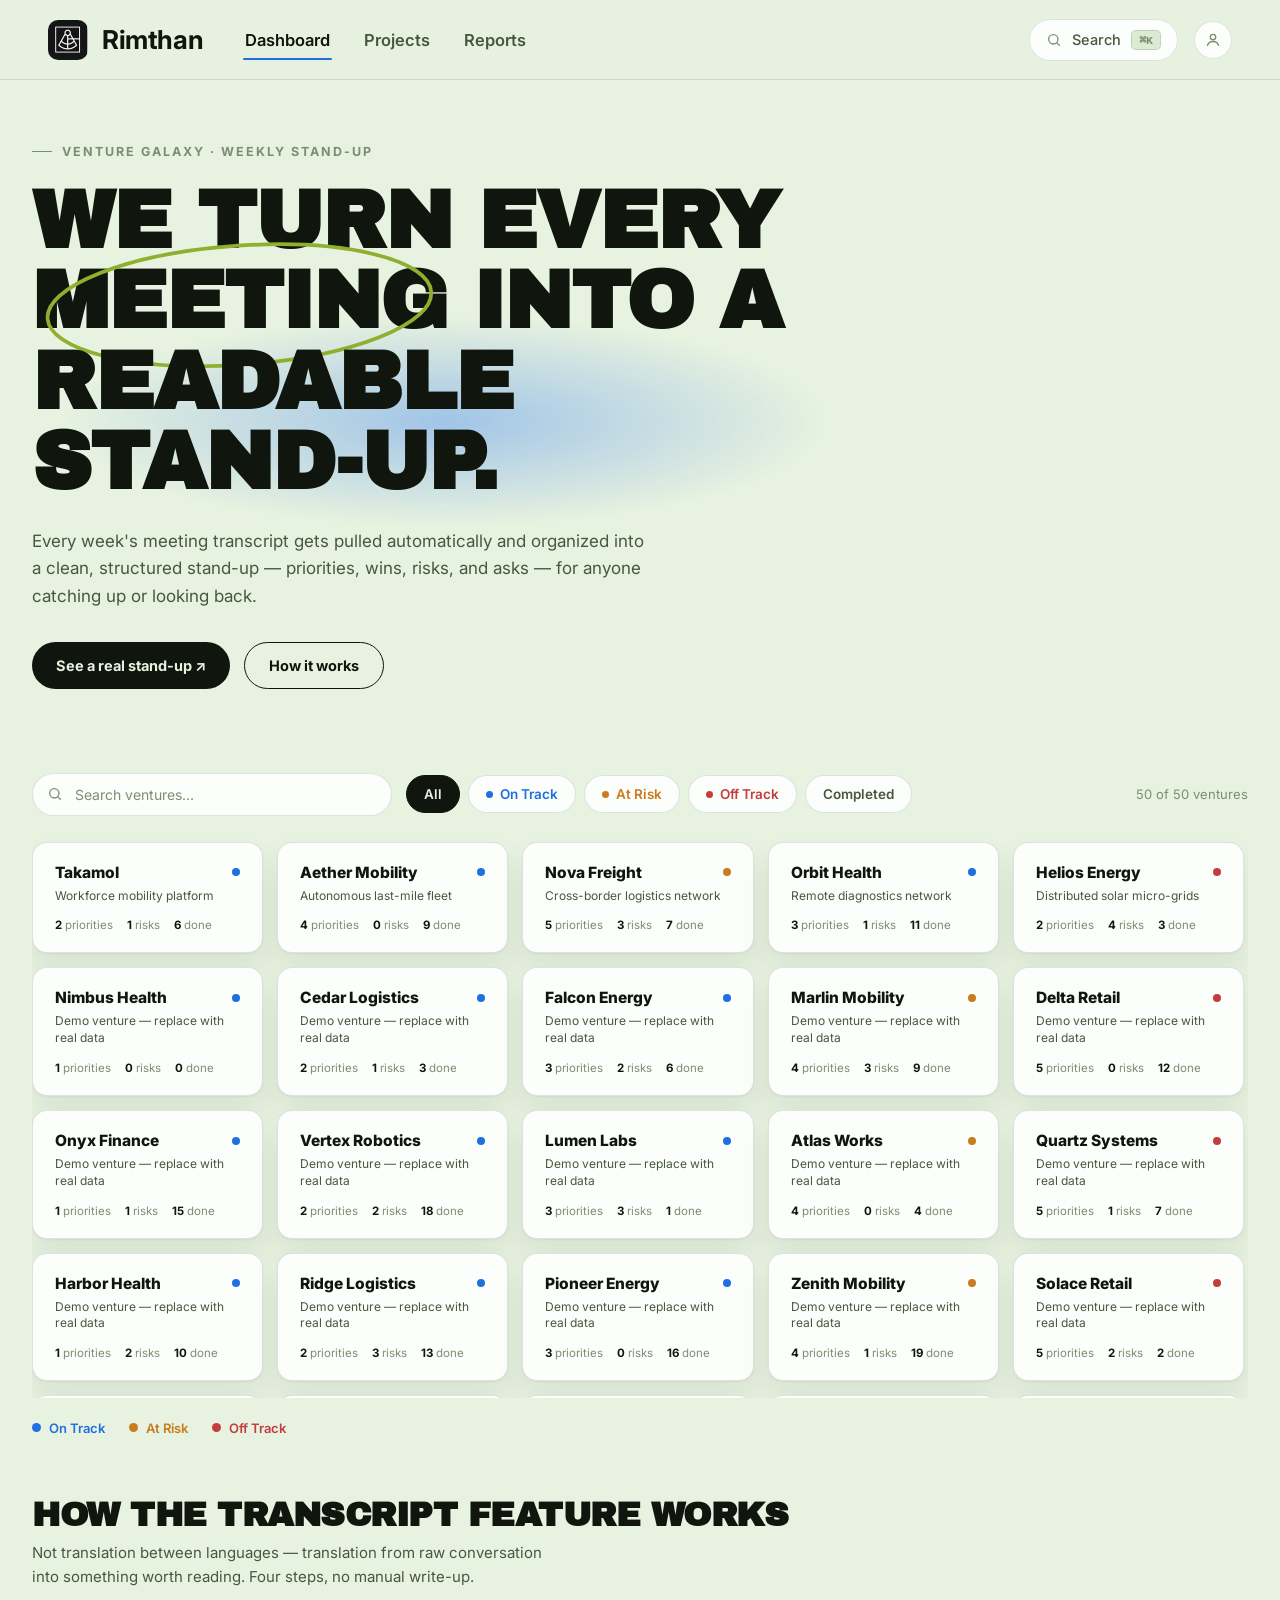
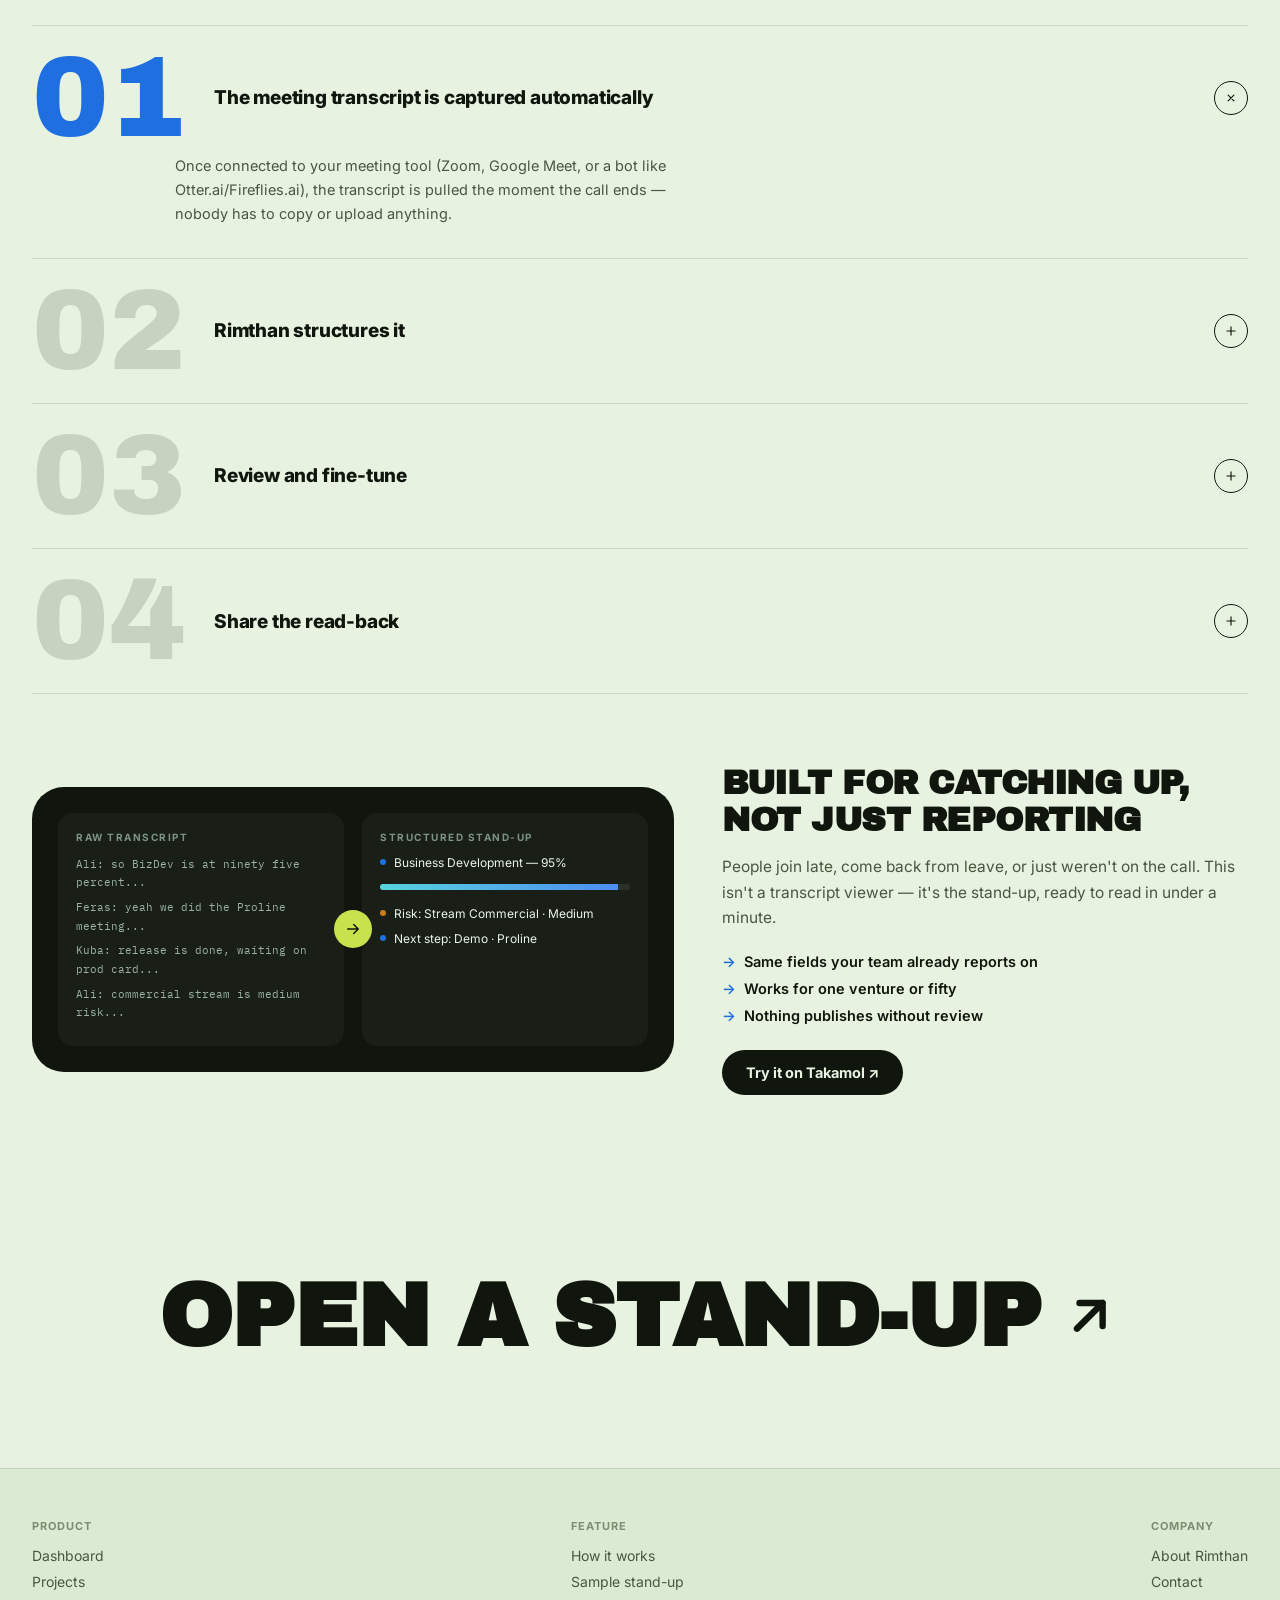
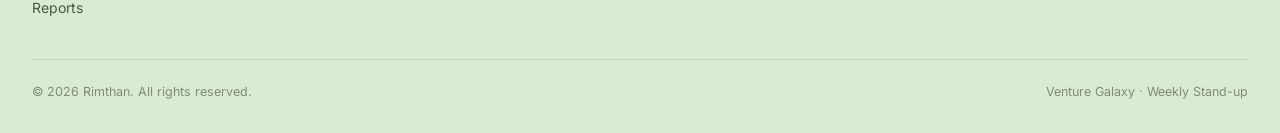
==== commit 43f66332: "Revise meeting transcript description and accordion text Updated meeting transcript handling and UI " ====
--- a/index_standalone.html
+++ b/index_standalone.html
@@ -199,6 +199,12 @@
   background:var(--card);border:1px solid var(--hairline);box-shadow:var(--shadow-card);transition:.2s;
 }
 .venture-card:hover{transform:translateY(-2px);border-color:var(--ink-faint);}
+.venture-card.archived{opacity:0.72;}
+.venture-card.archived:hover{opacity:1;}
+.vc-completed-badge{
+  font-size:10px;font-weight:700;letter-spacing:0.3px;color:var(--ink-faint);
+  white-space:nowrap;flex-shrink:0;
+}
 .venture-card .vc-top{display:flex;align-items:center;justify-content:space-between;gap:10px;margin-bottom:6px;}
 .venture-card .vc-name{font-size:15.5px;font-weight:800;color:var(--ink);}
 .venture-card .vc-health-dot{width:8px;height:8px;border-radius:50%;background:currentColor;flex-shrink:0;}
@@ -472,7 +478,7 @@
         WE TURN EVERY <span class="word-wrap">MEETING<svg class="scribble-circle" viewBox="0 0 320 110" style="left:-6%;top:-30%;width:112%;height:170%;"><ellipse cx="160" cy="55" rx="155" ry="48" transform="rotate(-4 160 55)"/></svg></span>
         INTO A <span class="glow-word">READABLE STAND-UP.</span>
       </h1>
-      <p class="lede">Paste this week's meeting transcript and Rimthan organizes it into a clean, structured stand-up — priorities, wins, risks, and asks — for anyone catching up or looking back.</p>
+      <p class="lede">Every week's meeting transcript gets pulled automatically and organized into a clean, structured stand-up — priorities, wins, risks, and asks — for anyone catching up or looking back.</p>
       <div class="btn-row">
         <a class="btn-dark" href="project.html?venture=takamol">See a real stand-up ↗</a>
         <a class="btn-line" href="#how-it-works">How it works</a>
@@ -504,10 +510,10 @@
         <div class="acc-row open" data-row="1">
           <div class="acc-row-top">
             <span class="acc-num display">01</span>
-            <span class="acc-title">Paste the meeting transcript</span>
+            <span class="acc-title">The meeting transcript is captured automatically</span>
             <span class="acc-toggle"><svg viewBox="0 0 24 24" fill="none" xmlns="http://www.w3.org/2000/svg"><path d="M12 5V19M5 12H19" stroke-width="2" stroke-linecap="round"/></svg></span>
           </div>
-          <div class="acc-body"><p>Drop the raw call transcript or notes into a venture's stand-up page — no formatting or cleanup needed first.</p></div>
+          <div class="acc-body"><p>Once connected to your meeting tool (Zoom, Google Meet, or a bot like Otter.ai/Fireflies.ai), the transcript is pulled the moment the call ends — nobody has to copy or upload anything.</p></div>
         </div>
         <div class="acc-row" data-row="2">
           <div class="acc-row-top">
@@ -634,7 +640,10 @@
     healthStatus: "On Track",       // "On Track" | "At Risk" | "Off Track"
     activePriorities: 2,
     risks: 1,
-    milestonesCompleted: 6
+    milestonesCompleted: 6,
+    archived: false                 // set true once a venture is handed off / submitted —
+                                     // it stays in the data (nothing is deleted) but drops
+                                     // out of the default dashboard view
   },
   {
     id: "aether",
@@ -643,7 +652,8 @@
     healthStatus: "On Track",
     activePriorities: 4,
     risks: 0,
-    milestonesCompleted: 9
+    milestonesCompleted: 9,
+    archived: false
   },
   {
     id: "novafreight",
@@ -652,7 +662,8 @@
     healthStatus: "At Risk",
     activePriorities: 5,
     risks: 3,
-    milestonesCompleted: 7
+    milestonesCompleted: 7,
+    archived: false
   },
   {
     id: "orbithealth",
@@ -661,7 +672,8 @@
     healthStatus: "On Track",
     activePriorities: 3,
     risks: 1,
-    milestonesCompleted: 11
+    milestonesCompleted: 11,
+    archived: false
   },
   {
     id: "helios",
@@ -670,7 +682,8 @@
     healthStatus: "Off Track",
     activePriorities: 2,
     risks: 4,
-    milestonesCompleted: 3
+    milestonesCompleted: 3,
+    archived: false
   }
 
   // Add more ventures the same way — the dashboard's search, filter
@@ -696,7 +709,8 @@
       healthStatus: healths[i % healths.length],
       activePriorities: (i % 5) + 1,
       risks: i % 4,
-      milestonesCompleted: (i * 3) % 20
+      milestonesCompleted: (i * 3) % 20,
+      archived: false
     });
   }
   return out;
@@ -865,11 +879,13 @@
 let searchTerm = "";
 
 function renderFilterPills(){
-  const statuses = ["All", "On Track", "At Risk", "Off Track"];
+  // "Completed" is separate from health — a venture that's been handed off
+  // isn't On Track/At Risk/Off Track anymore, it's just done.
+  const statuses = ["All", "On Track", "At Risk", "Off Track", "Completed"];
   document.getElementById("healthFilters").innerHTML = statuses.map(s => `
     <button class="filter-pill ${s === activeFilter ? "active" : ""}" data-status="${s}"
-      style="${s !== "All" ? `color:${HEALTH_COLOR[s]}` : ""}">
-      ${s !== "All" ? `<span class="dot"></span>` : ""}${s}
+      style="${s !== "All" && s !== "Completed" ? `color:${HEALTH_COLOR[s]}` : ""}">
+      ${s !== "All" && s !== "Completed" ? `<span class="dot"></span>` : ""}${s}
     </button>
   `).join("");
 
@@ -885,9 +901,15 @@
 function renderGrid(){
   const term = searchTerm.trim().toLowerCase();
   const filtered = ALL_VENTURES.filter(v => {
-    const matchesHealth = activeFilter === "All" || v.healthStatus === activeFilter;
     const matchesSearch = !term || v.name.toLowerCase().includes(term) || v.tagline.toLowerCase().includes(term);
-    return matchesHealth && matchesSearch;
+    if (!matchesSearch) return false;
+
+    // "Completed" pill shows archived ventures; every other pill (including
+    // "All") shows only active ones — a finished venture doesn't clutter
+    // the default view, but nothing about it is deleted.
+    if (activeFilter === "Completed") return v.archived;
+    if (v.archived) return false;
+    return activeFilter === "All" || v.healthStatus === activeFilter;
   });
 
   document.getElementById("resultCount").textContent =
@@ -902,10 +924,12 @@
   grid.innerHTML = filtered.map(v => {
     const color = HEALTH_COLOR[v.healthStatus] || "#93A39B";
     return `
-      <a class="venture-card" href="project.html?venture=${v.id}">
+      <a class="venture-card ${v.archived ? "archived" : ""}" href="project.html?venture=${v.id}">
         <div class="vc-top">
           <span class="vc-name">${v.name}</span>
-          <span class="vc-health-dot" style="color:${color}"></span>
+          ${v.archived
+            ? `<span class="vc-completed-badge">✓ Completed</span>`
+            : `<span class="vc-health-dot" style="color:${color}"></span>`}
         </div>
         <div class="vc-tagline">${v.tagline}</div>
         <div class="vc-stats">
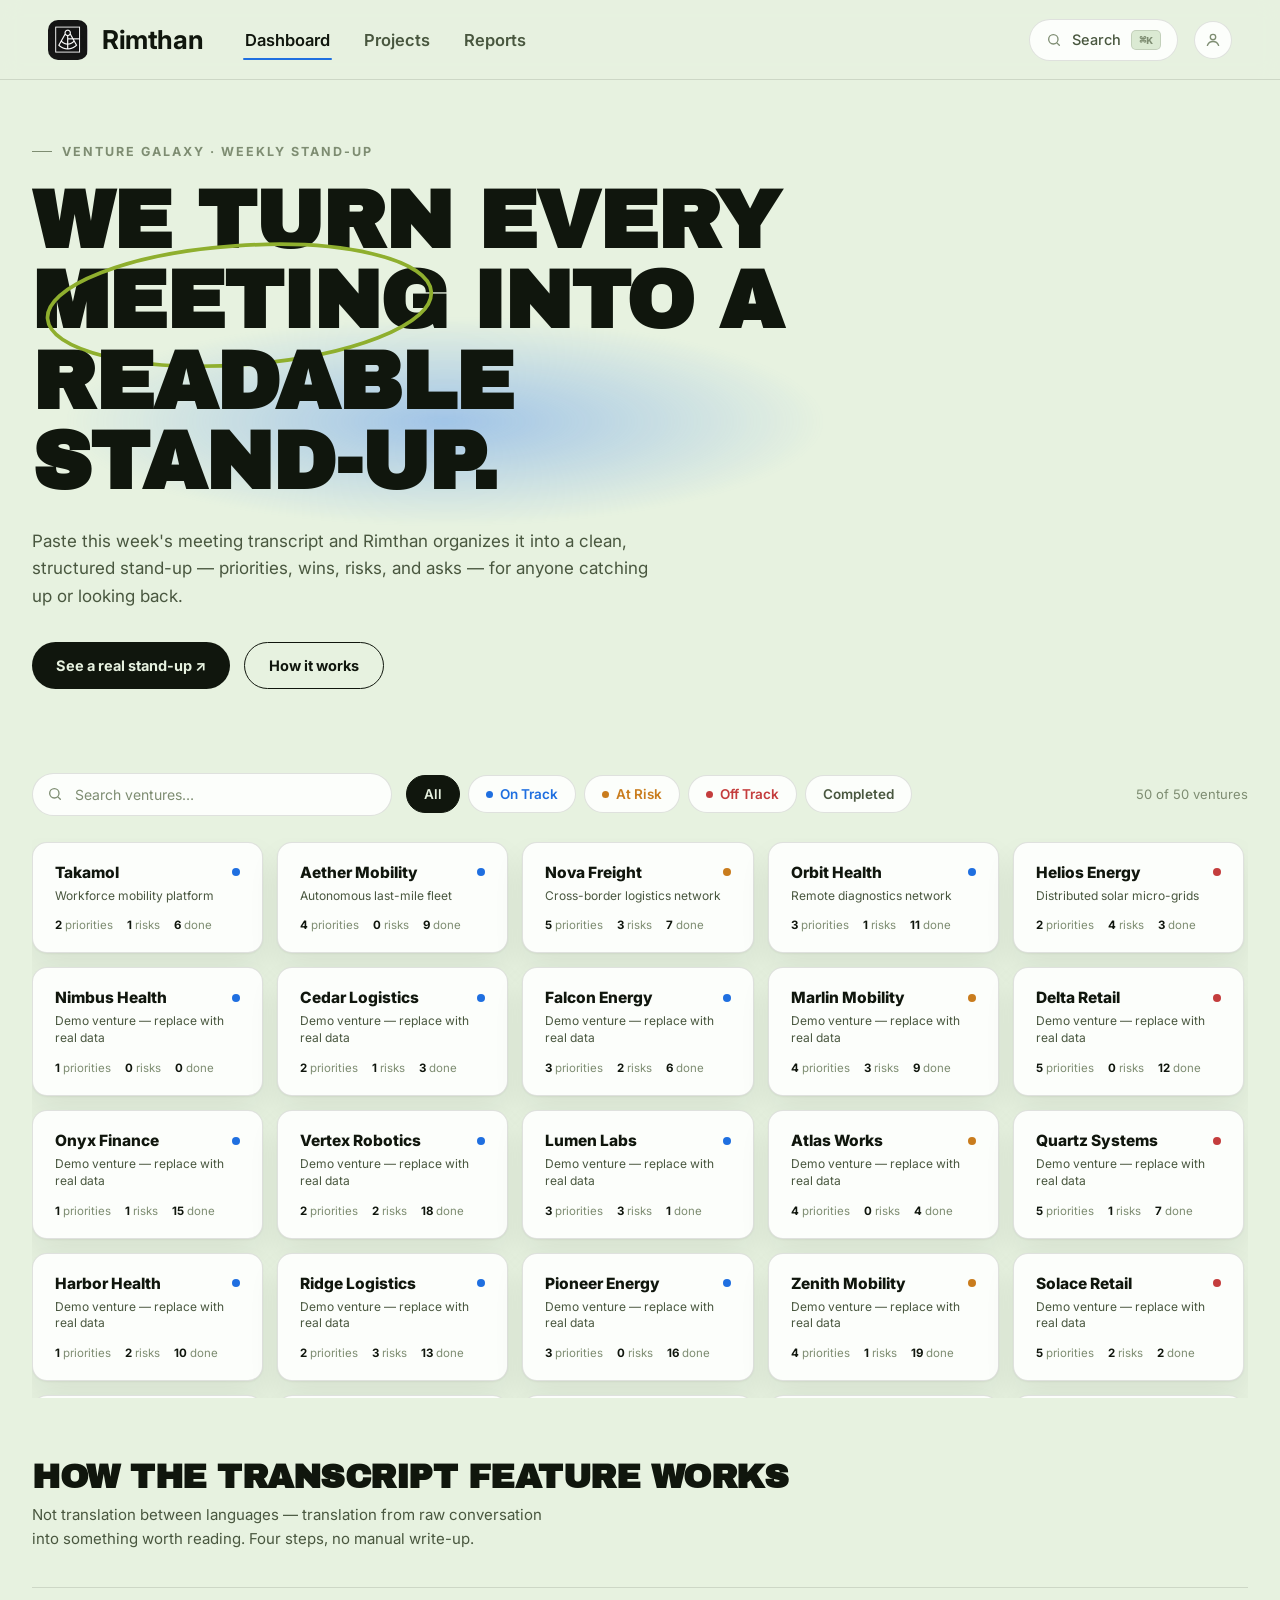
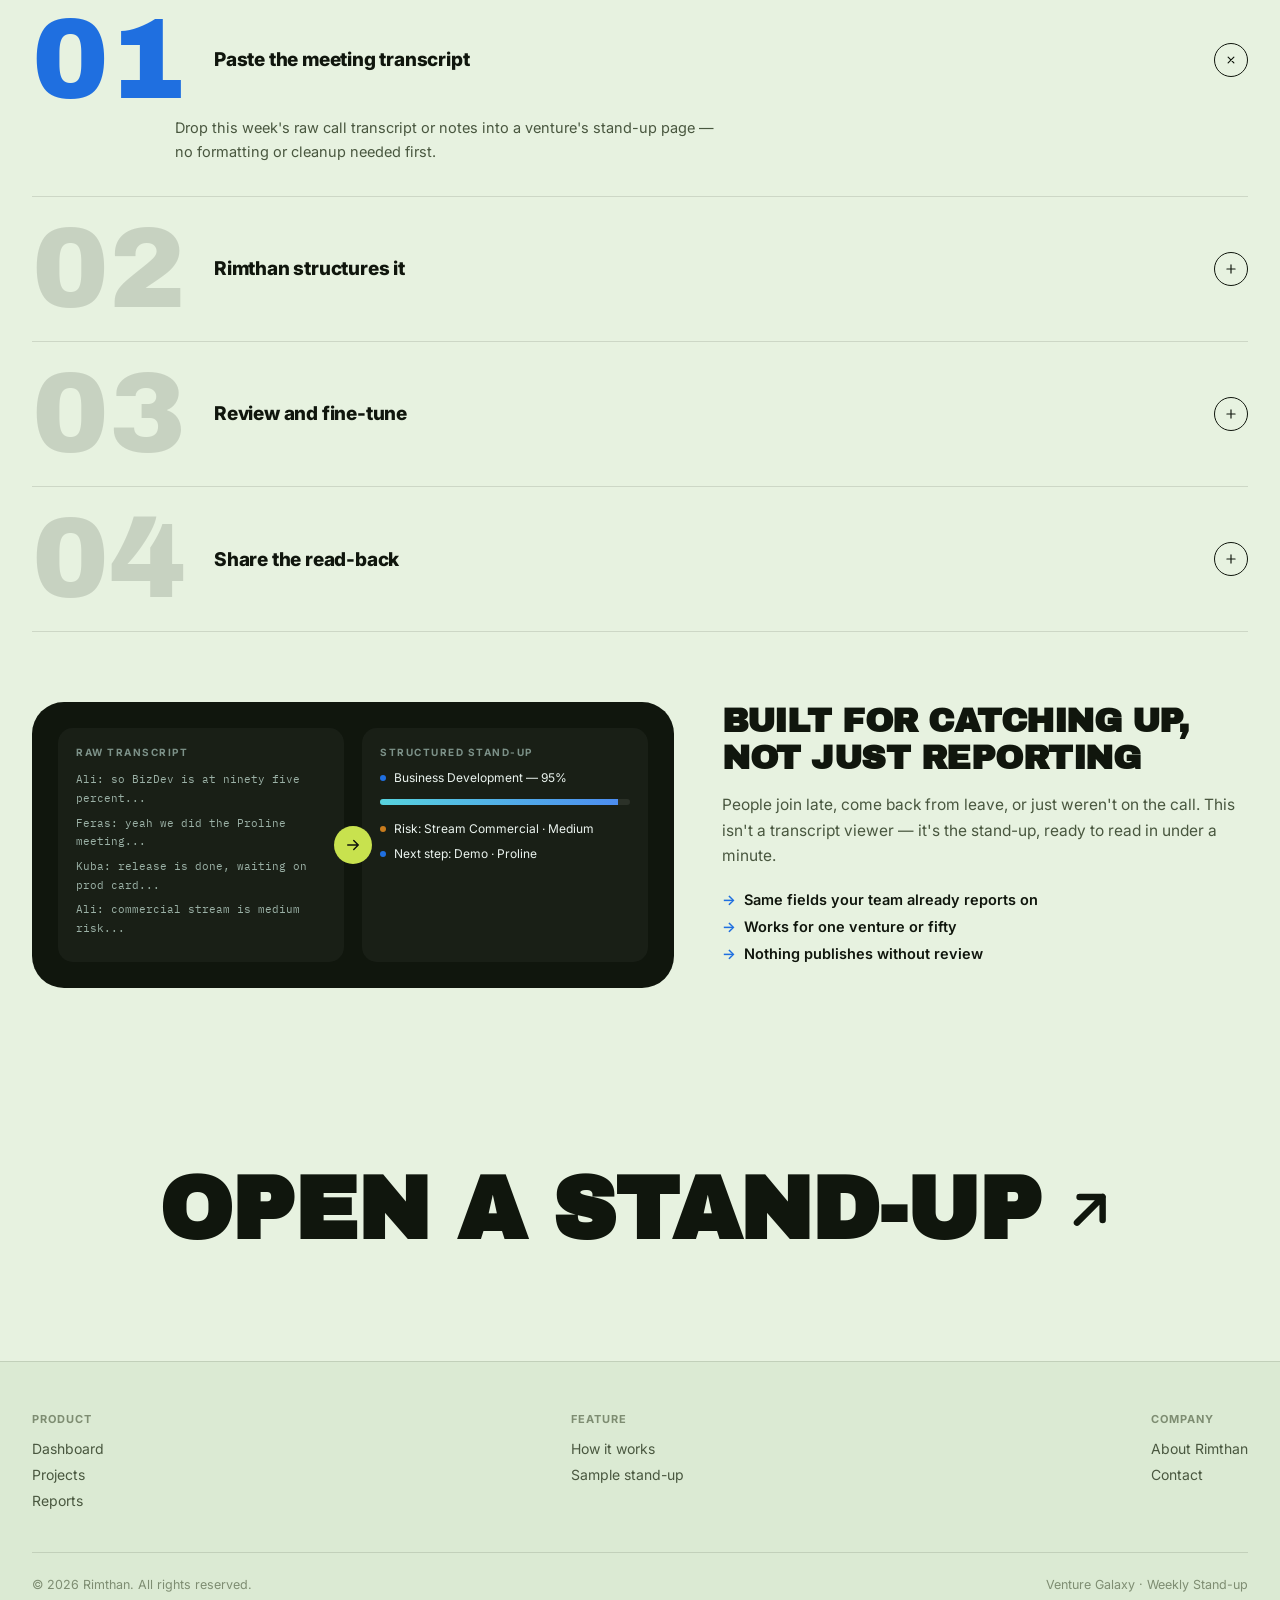
==== commit 28c79ffe: "Update index_standalone.html" ====
--- a/index_standalone.html
+++ b/index_standalone.html
@@ -193,6 +193,7 @@
 .venture-grid{
   display:grid;grid-template-columns:repeat(auto-fill, minmax(230px, 1fr));gap:14px;
   max-height:560px;overflow-y:auto;padding:4px 4px 4px 0;
+  margin-bottom:60px;
 }
 .venture-card{
   display:block;text-decoration:none;padding:20px 22px;border-radius:var(--radius-md);
@@ -213,9 +214,7 @@
 .venture-card .vc-stats b{color:var(--ink);font-weight:700;}
 .no-results{color:var(--ink-faint);font-size:14px;padding:30px 4px;grid-column:1 / -1;text-align:center;}
 
-.map-legend{display:flex;gap:24px;margin:22px 0 60px;flex-wrap:wrap;}
-.legend-item{display:flex;align-items:center;gap:8px;font-size:13px;font-weight:600;color:var(--ink-soft);}
-.legend-dot{width:9px;height:9px;border-radius:50%;background:currentColor;}
+
 
 /* =====================================================================
    NUMBERED ACCORDION — "How the transcript feature works"
@@ -478,7 +477,7 @@
         WE TURN EVERY <span class="word-wrap">MEETING<svg class="scribble-circle" viewBox="0 0 320 110" style="left:-6%;top:-30%;width:112%;height:170%;"><ellipse cx="160" cy="55" rx="155" ry="48" transform="rotate(-4 160 55)"/></svg></span>
         INTO A <span class="glow-word">READABLE STAND-UP.</span>
       </h1>
-      <p class="lede">Every week's meeting transcript gets pulled automatically and organized into a clean, structured stand-up — priorities, wins, risks, and asks — for anyone catching up or looking back.</p>
+      <p class="lede">Paste this week's meeting transcript and Rimthan organizes it into a clean, structured stand-up — priorities, wins, risks, and asks — for anyone catching up or looking back.</p>
       <div class="btn-row">
         <a class="btn-dark" href="project.html?venture=takamol">See a real stand-up ↗</a>
         <a class="btn-line" href="#how-it-works">How it works</a>
@@ -495,11 +494,6 @@
       <div class="result-count" id="resultCount"></div>
     </div>
     <div class="venture-grid" id="ventureGrid"><!-- filled by map.js --></div>
-    <div class="map-legend">
-      <div class="legend-item" style="color:var(--on-track)"><span class="legend-dot"></span> On Track</div>
-      <div class="legend-item" style="color:var(--at-risk)"><span class="legend-dot"></span> At Risk</div>
-      <div class="legend-item" style="color:var(--off-track)"><span class="legend-dot"></span> Off Track</div>
-    </div>
 
     <!-- ================= HOW IT WORKS: NUMBERED ACCORDION ================= -->
     <section id="how-it-works">
@@ -510,10 +504,10 @@
         <div class="acc-row open" data-row="1">
           <div class="acc-row-top">
             <span class="acc-num display">01</span>
-            <span class="acc-title">The meeting transcript is captured automatically</span>
+            <span class="acc-title">Paste the meeting transcript</span>
             <span class="acc-toggle"><svg viewBox="0 0 24 24" fill="none" xmlns="http://www.w3.org/2000/svg"><path d="M12 5V19M5 12H19" stroke-width="2" stroke-linecap="round"/></svg></span>
           </div>
-          <div class="acc-body"><p>Once connected to your meeting tool (Zoom, Google Meet, or a bot like Otter.ai/Fireflies.ai), the transcript is pulled the moment the call ends — nobody has to copy or upload anything.</p></div>
+          <div class="acc-body"><p>Drop this week's raw call transcript or notes into a venture's stand-up page — no formatting or cleanup needed first.</p></div>
         </div>
         <div class="acc-row" data-row="2">
           <div class="acc-row-top">
@@ -573,7 +567,6 @@
           <li>Works for one venture or fifty</li>
           <li>Nothing publishes without review</li>
         </ul>
-        <a class="btn-dark" href="project.html?venture=takamol">Try it on Takamol ↗</a>
       </div>
     </section>
 
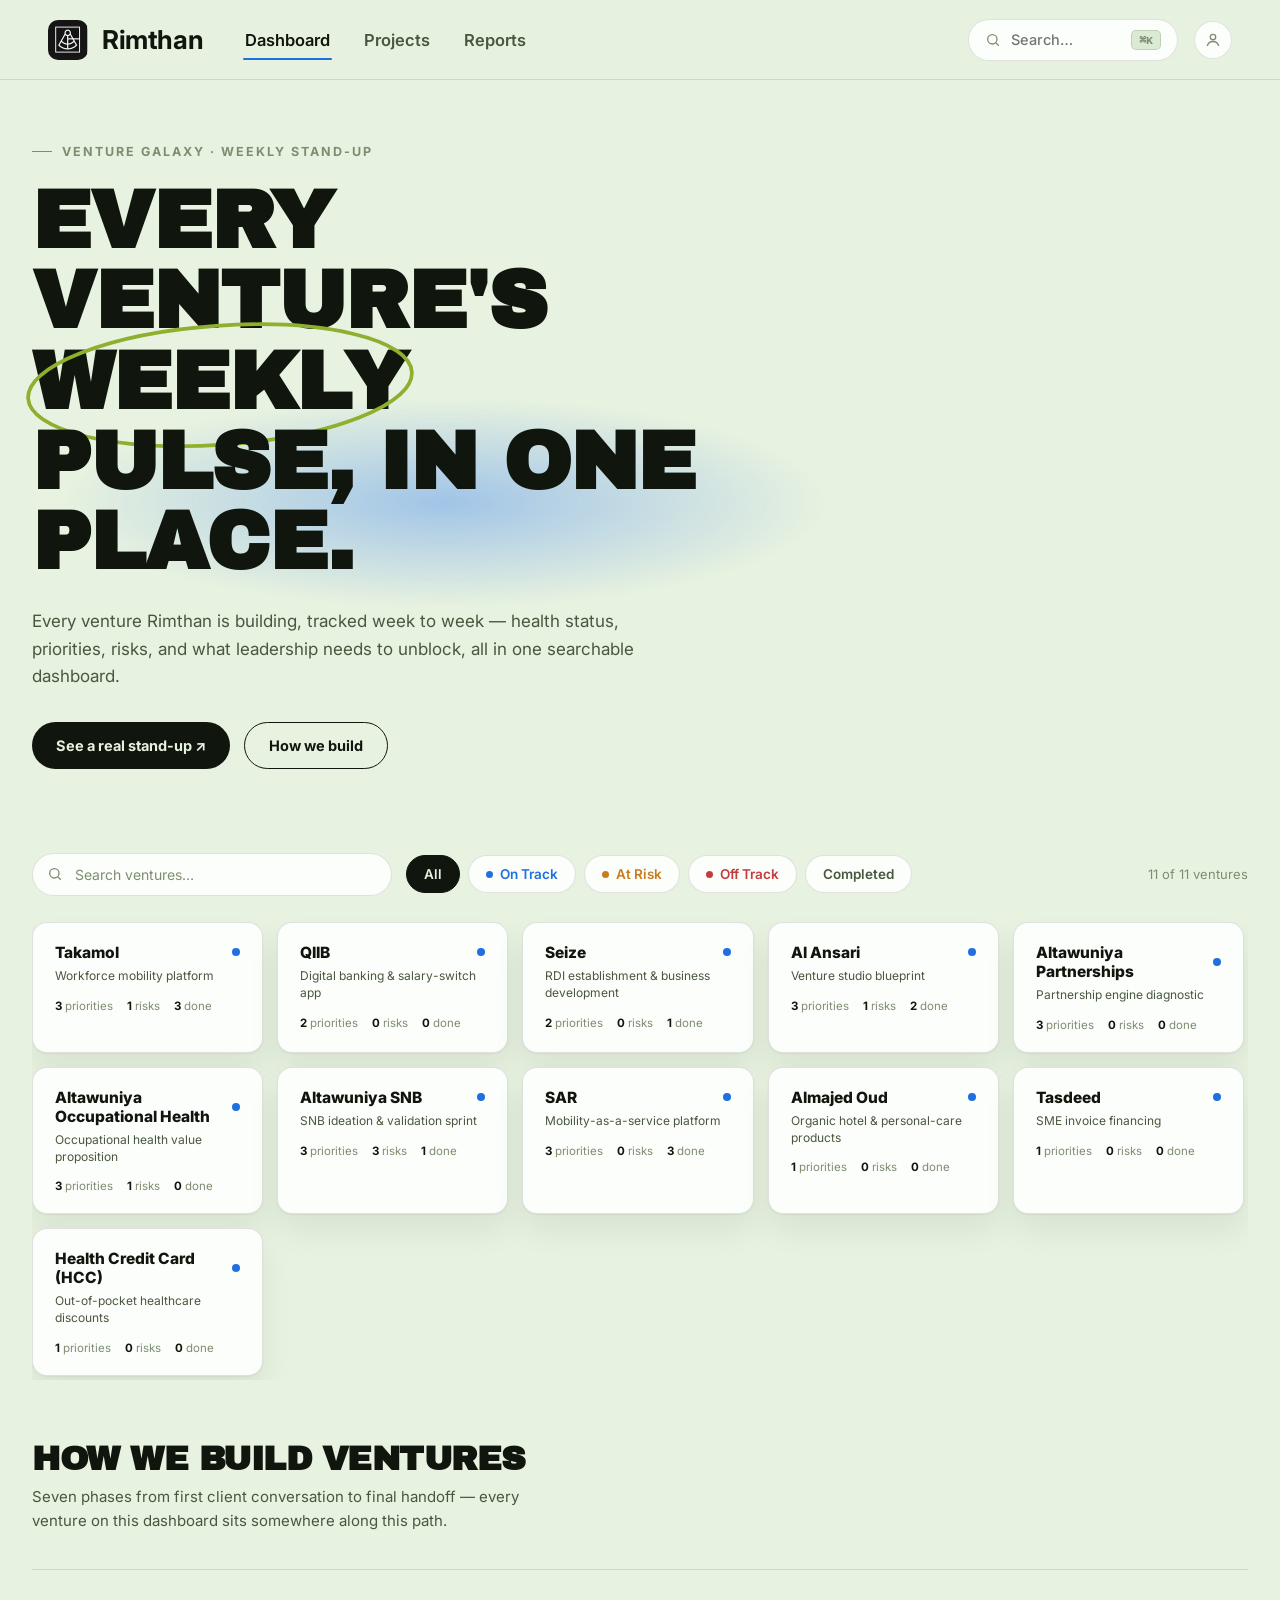
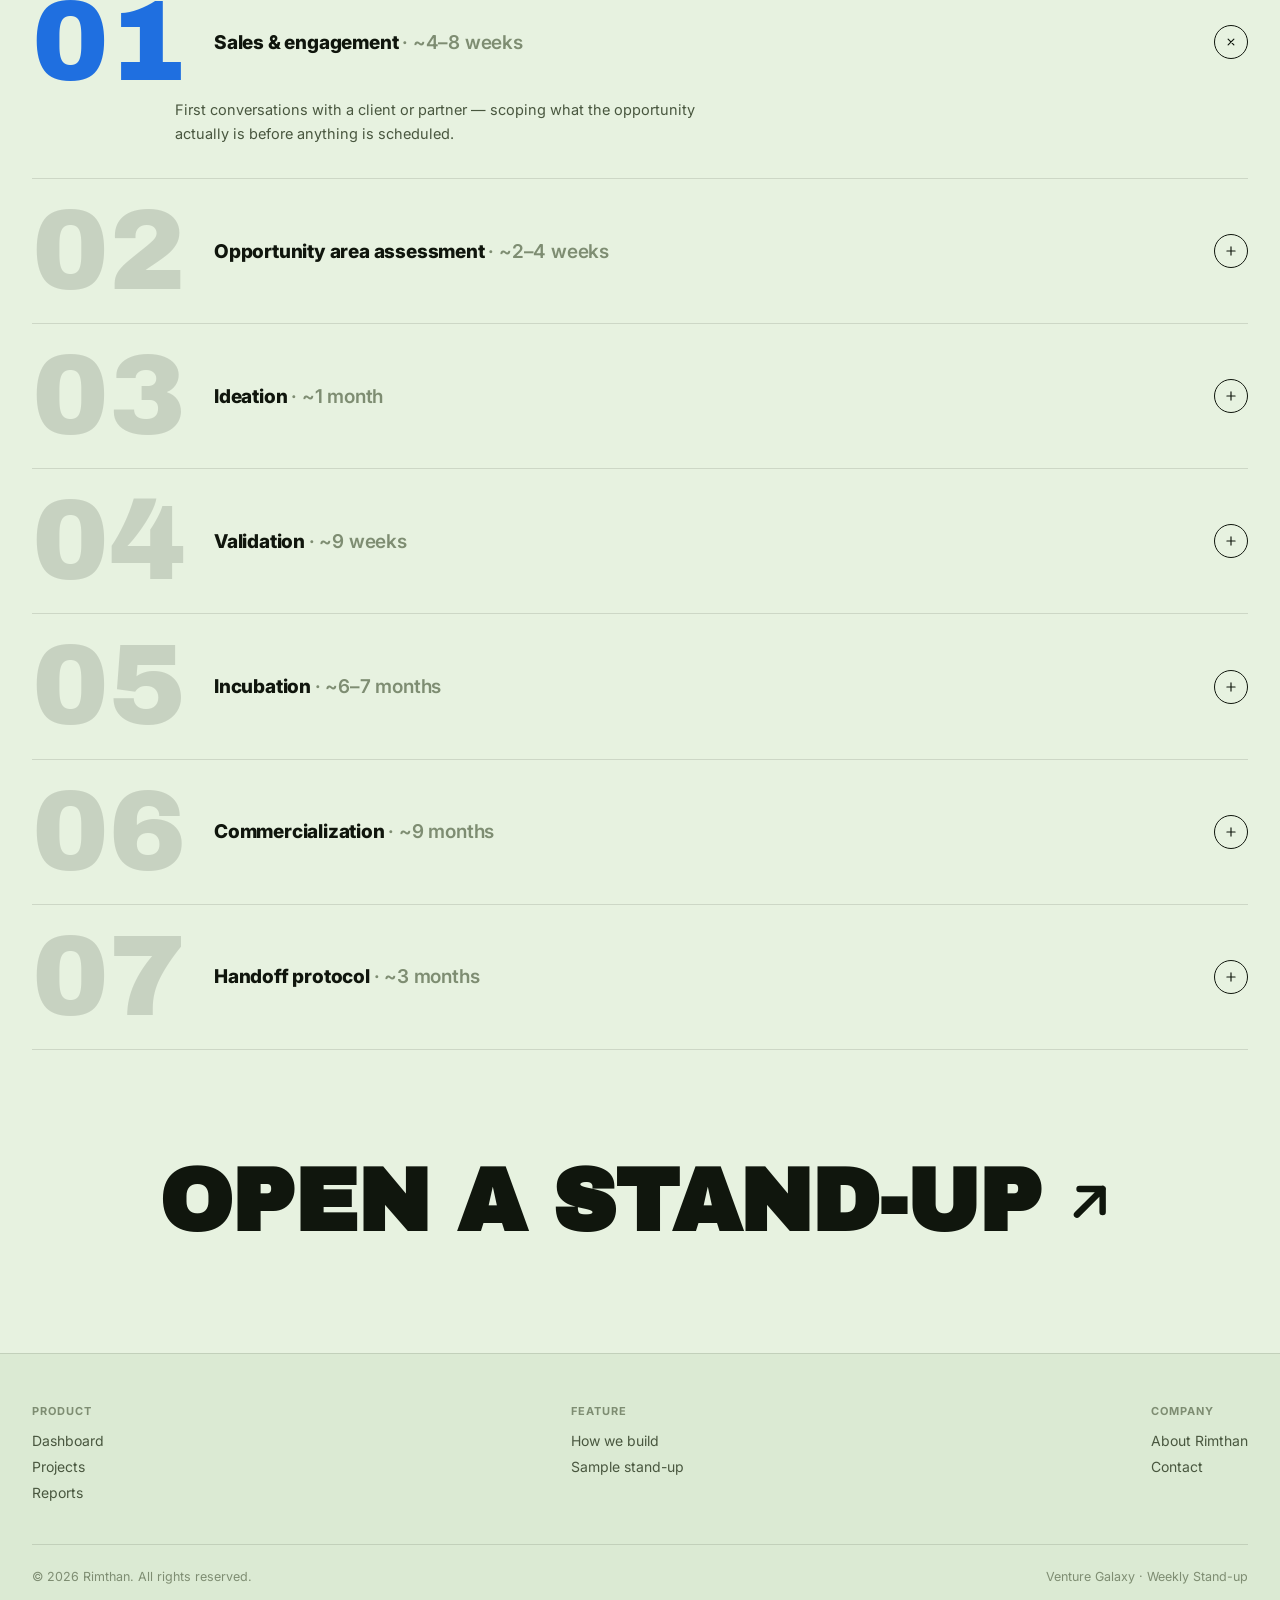
==== commit e6f615a9: "Update index_standalone.html" ====
--- a/index_standalone.html
+++ b/index_standalone.html
@@ -217,7 +217,7 @@
 
 
 /* =====================================================================
-   NUMBERED ACCORDION — "How the transcript feature works"
+   NUMBERED ACCORDION — "How we build ventures"
    ===================================================================== */
 .section-heading{
   font-family:'Archivo Black',sans-serif;
@@ -256,44 +256,6 @@
 .acc-body p{color:var(--ink-soft);font-size:14.5px;line-height:1.65;max-width:60ch;padding-top:10px;padding-bottom:6px;}
 
 /* =====================================================================
-   TRANSCRIPT MOCKUP — custom illustration, no stock photography
-   ===================================================================== */
-.mockup-section{
-  display:grid;grid-template-columns:1.1fr 0.9fr;gap:48px;align-items:center;
-  padding:70px 0;
-}
-.mockup-visual{
-  background:var(--ink);border-radius:var(--radius-xl);
-  padding:26px;display:grid;grid-template-columns:1fr 1fr;gap:18px;
-  position:relative;overflow:hidden;
-}
-.mockup-pane{background:rgba(255,255,255,0.04);border-radius:var(--radius-md);padding:18px;}
-.mockup-pane .mp-label{font-size:10px;letter-spacing:1.5px;text-transform:uppercase;color:#7C9188;margin-bottom:12px;font-weight:700;}
-.mockup-pane.raw p{
-  font-size:11px;line-height:1.7;color:#9BB1A6;font-family:'IBM Plex Mono',monospace;
-}
-.mockup-pane.raw p span{display:block;margin-bottom:6px;}
-.mockup-arrow{
-  position:absolute;left:50%;top:50%;transform:translate(-50%,-50%);
-  width:38px;height:38px;border-radius:50%;background:var(--lime);
-  display:flex;align-items:center;justify-content:center;
-}
-.mockup-arrow svg{width:18px;height:18px;stroke:var(--ink);}
-.mockup-pane.structured .mp-row{
-  display:flex;align-items:center;gap:8px;margin-bottom:10px;font-size:12px;color:#EAF3EE;
-}
-.mockup-pane.structured .mp-row .mp-dot{width:6px;height:6px;border-radius:50%;background:var(--on-track);flex-shrink:0;}
-.mockup-pane.structured .mp-bar{height:6px;border-radius:4px;background:rgba(255,255,255,0.08);overflow:hidden;margin-top:14px;}
-.mockup-pane.structured .mp-bar-fill{height:100%;background:linear-gradient(90deg, var(--glow-cyan), var(--glow-blue));width:78%;}
-.mockup-copy h2{margin-bottom:16px;}
-.mockup-copy p{color:var(--ink-soft);font-size:15.5px;line-height:1.65;margin-bottom:22px;max-width:52ch;}
-.mockup-copy ul{margin-bottom:26px;}
-.mockup-copy li{
-  position:relative;padding-left:22px;font-size:14.5px;color:var(--ink);margin-bottom:10px;font-weight:600;
-}
-.mockup-copy li::before{content:"→";position:absolute;left:0;color:var(--on-track);}
-
-/* =====================================================================
    BIG CTA BANNER
    ===================================================================== */
 .cta-banner{
@@ -331,6 +293,11 @@
 /* =====================================================================
    PAGE 2 — PROJECT / VENTURE WEEKLY STAND-UP
    ===================================================================== */
+.section-label{
+  font-size:12px;font-weight:700;letter-spacing:1.6px;text-transform:uppercase;
+  color:var(--ink-faint);margin:36px 0 14px;
+}
+.section-label:first-child{margin-top:0;}
 .breadcrumb{font-size:13px;color:var(--ink-faint);display:flex;align-items:center;gap:8px;margin:32px 0 0;}
 .breadcrumb a{text-decoration:none;color:var(--ink-soft);font-weight:600;}
 .breadcrumb a:hover{color:var(--ink);}
@@ -402,30 +369,12 @@
 .empty-state h3{font-size:19px;font-weight:800;margin-bottom:10px;}
 .empty-state p{color:var(--ink-soft);font-size:14px;}
 
-/* --- transcript-to-stand-up generation card --- */
-.transcript-card{border-left:3px solid var(--lime-deep);margin-bottom:28px;}
-.transcript-card .card-head h3{display:flex;align-items:center;gap:9px;}
-.transcript-card textarea{
-  width:100%;min-height:130px;padding:14px 16px;border-radius:var(--radius-md);border:1px solid var(--hairline);
-  background:var(--bg-deep);font-family:inherit;font-size:13.5px;color:var(--ink);resize:vertical;outline:none;
-  margin-bottom:14px;transition:.2s;
-}
-.transcript-card textarea:focus{border-color:var(--on-track);}
-.transcript-card .row{display:flex;align-items:center;justify-content:space-between;gap:16px;flex-wrap:wrap;}
-.generate-btn{padding:11px 20px;border-radius:999px;background:var(--ink);color:var(--bg);font-weight:700;font-size:13.5px;border:none;cursor:pointer;transition:.2s;}
-.generate-btn:hover{opacity:0.85;}
-.generate-btn:disabled{opacity:0.5;cursor:default;}
-.generate-status{font-size:13px;color:var(--ink-faint);}
-.generate-status.warn{color:#95611A;}
-.generated-meta{font-size:12.5px;color:var(--ink-faint);}
-
 /* =====================================================================
    RESPONSIVE
    ===================================================================== */
 @media (max-width:960px){
   .header nav{display:none;}
   .card-grid{grid-template-columns:1fr;}
-  .mockup-section{grid-template-columns:1fr;}
   .timeline-track,.timeline-points{margin:0 10px;}
   .tl-point{width:auto;flex:1;}
   .acc-row-top{grid-template-columns:auto 1fr auto;gap:14px;}
@@ -437,7 +386,6 @@
   .venture-strip{gap:20px;}
   .strip-logo{margin-left:0;}
   .support-row{flex-direction:column;align-items:flex-start;}
-  .mockup-visual{grid-template-columns:1fr;}
   .footer-inner{flex-direction:column;gap:24px;}
 }
 
@@ -461,7 +409,8 @@
     <div class="header-right">
       <div class="search-pill">
         <svg viewBox="0 0 24 24" fill="none" xmlns="http://www.w3.org/2000/svg"><circle cx="11" cy="11" r="7" stroke-width="2"/><path d="M20 20L16.65 16.65" stroke-width="2" stroke-linecap="round"/></svg>
-        <span>Search</span><kbd>⌘K</kbd>
+        <input type="text" id="headerSearch" placeholder="Search…" autocomplete="off" style="border:none;outline:none;background:transparent;font:inherit;color:var(--ink);width:110px;">
+        <kbd>⌘K</kbd>
       </div>
       <div class="profile">
         <svg viewBox="0 0 24 24" fill="none" xmlns="http://www.w3.org/2000/svg"><circle cx="12" cy="8" r="3.6" stroke-width="1.8"/><path d="M4.5 19.2C5.8 15.9 8.6 14 12 14C15.4 14 18.2 15.9 19.5 19.2" stroke-width="1.8" stroke-linecap="round"/></svg>
@@ -474,13 +423,13 @@
     <section class="poster-hero">
       <div class="poster-eyebrow">Venture Galaxy · Weekly Stand-up</div>
       <h1>
-        WE TURN EVERY <span class="word-wrap">MEETING<svg class="scribble-circle" viewBox="0 0 320 110" style="left:-6%;top:-30%;width:112%;height:170%;"><ellipse cx="160" cy="55" rx="155" ry="48" transform="rotate(-4 160 55)"/></svg></span>
-        INTO A <span class="glow-word">READABLE STAND-UP.</span>
+        EVERY VENTURE'S <span class="word-wrap">WEEKLY<svg class="scribble-circle" viewBox="0 0 320 110" style="left:-6%;top:-30%;width:112%;height:170%;"><ellipse cx="160" cy="55" rx="155" ry="48" transform="rotate(-4 160 55)"/></svg></span>
+        <span class="glow-word">PULSE, IN ONE PLACE.</span>
       </h1>
-      <p class="lede">Paste this week's meeting transcript and Rimthan organizes it into a clean, structured stand-up — priorities, wins, risks, and asks — for anyone catching up or looking back.</p>
+      <p class="lede">Every venture Rimthan is building, tracked week to week — health status, priorities, risks, and what leadership needs to unblock, all in one searchable dashboard.</p>
       <div class="btn-row">
         <a class="btn-dark" href="project.html?venture=takamol">See a real stand-up ↗</a>
-        <a class="btn-line" href="#how-it-works">How it works</a>
+        <a class="btn-line" href="#delivery-framework">How we build</a>
       </div>
     </section>
 
@@ -495,78 +444,68 @@
     </div>
     <div class="venture-grid" id="ventureGrid"><!-- filled by map.js --></div>
 
-    <!-- ================= HOW IT WORKS: NUMBERED ACCORDION ================= -->
-    <section id="how-it-works">
-      <h2 class="section-heading">How the transcript feature works</h2>
-      <p class="section-sub">Not translation between languages — translation from raw conversation into something worth reading. Four steps, no manual write-up.</p>
+    <!-- ================= HOW WE BUILD VENTURES: NUMBERED ACCORDION ================= -->
+    <section id="delivery-framework">
+      <h2 class="section-heading">How we build ventures</h2>
+      <p class="section-sub">Seven phases from first client conversation to final handoff — every venture on this dashboard sits somewhere along this path.</p>
 
       <div class="accordion" id="accordion">
         <div class="acc-row open" data-row="1">
           <div class="acc-row-top">
             <span class="acc-num display">01</span>
-            <span class="acc-title">Paste the meeting transcript</span>
+            <span class="acc-title">Sales &amp; engagement <span style="font-weight:600;color:var(--ink-faint);">· ~4–8 weeks</span></span>
             <span class="acc-toggle"><svg viewBox="0 0 24 24" fill="none" xmlns="http://www.w3.org/2000/svg"><path d="M12 5V19M5 12H19" stroke-width="2" stroke-linecap="round"/></svg></span>
           </div>
-          <div class="acc-body"><p>Drop this week's raw call transcript or notes into a venture's stand-up page — no formatting or cleanup needed first.</p></div>
+          <div class="acc-body"><p>First conversations with a client or partner — scoping what the opportunity actually is before anything is scheduled.</p></div>
         </div>
         <div class="acc-row" data-row="2">
           <div class="acc-row-top">
             <span class="acc-num display">02</span>
-            <span class="acc-title">Rimthan structures it</span>
+            <span class="acc-title">Opportunity area assessment <span style="font-weight:600;color:var(--ink-faint);">· ~2–4 weeks</span></span>
             <span class="acc-toggle"><svg viewBox="0 0 24 24" fill="none" xmlns="http://www.w3.org/2000/svg"><path d="M12 5V19M5 12H19" stroke-width="2" stroke-linecap="round"/></svg></span>
           </div>
-          <div class="acc-body"><p>Priorities, wins, risks, blockers and leadership asks get pulled out and sorted into the same fields your team already reports on.</p></div>
+          <div class="acc-body"><p>Sizing up where the real leverage is, so effort goes toward the venture worth building — not just the first idea raised.</p></div>
         </div>
         <div class="acc-row" data-row="3">
           <div class="acc-row-top">
             <span class="acc-num display">03</span>
-            <span class="acc-title">Review and fine-tune</span>
+            <span class="acc-title">Ideation <span style="font-weight:600;color:var(--ink-faint);">· ~1 month</span></span>
             <span class="acc-toggle"><svg viewBox="0 0 24 24" fill="none" xmlns="http://www.w3.org/2000/svg"><path d="M12 5V19M5 12H19" stroke-width="2" stroke-linecap="round"/></svg></span>
           </div>
-          <div class="acc-body"><p>Nothing publishes blind — a venture lead can edit any field before it's shared, the same way they'd mark up a doc.</p></div>
+          <div class="acc-body"><p>Generating concrete venture concepts against the opportunity, and screening out the ones that don't hold up.</p></div>
         </div>
         <div class="acc-row" data-row="4">
           <div class="acc-row-top">
             <span class="acc-num display">04</span>
-            <span class="acc-title">Share the read-back</span>
+            <span class="acc-title">Validation <span style="font-weight:600;color:var(--ink-faint);">· ~9 weeks</span></span>
             <span class="acc-toggle"><svg viewBox="0 0 24 24" fill="none" xmlns="http://www.w3.org/2000/svg"><path d="M12 5V19M5 12H19" stroke-width="2" stroke-linecap="round"/></svg></span>
           </div>
-          <div class="acc-body"><p>Anyone who missed the call — or wants to check back weeks later — opens the venture's page and reads the stand-up, not the transcript.</p></div>
+          <div class="acc-body"><p>Testing the concept against real users and early demand — the stage most of this week's ventures are sitting in right now.</p></div>
         </div>
-      </div>
-    </section>
-
-    <!-- ================= TRANSCRIPT MOCKUP ILLUSTRATION ================= -->
-    <section class="mockup-section">
-      <div class="mockup-visual">
-        <div class="mockup-pane raw">
-          <div class="mp-label">Raw transcript</div>
-          <p>
-            <span>Ali: so BizDev is at ninety five percent...</span>
-            <span>Feras: yeah we did the Proline meeting...</span>
-            <span>Kuba: release is done, waiting on prod card...</span>
-            <span>Ali: commercial stream is medium risk...</span>
-          </p>
+        <div class="acc-row" data-row="5">
+          <div class="acc-row-top">
+            <span class="acc-num display">05</span>
+            <span class="acc-title">Incubation <span style="font-weight:600;color:var(--ink-faint);">· ~6–7 months</span></span>
+            <span class="acc-toggle"><svg viewBox="0 0 24 24" fill="none" xmlns="http://www.w3.org/2000/svg"><path d="M12 5V19M5 12H19" stroke-width="2" stroke-linecap="round"/></svg></span>
+          </div>
+          <div class="acc-body"><p>Building the MVP and proving the model works in practice, not just on paper.</p></div>
         </div>
-        <div class="mockup-arrow">
-          <svg viewBox="0 0 24 24" fill="none" xmlns="http://www.w3.org/2000/svg"><path d="M5 12H19M19 12L13 6M19 12L13 18" stroke-width="2" stroke-linecap="round" stroke-linejoin="round"/></svg>
+        <div class="acc-row" data-row="6">
+          <div class="acc-row-top">
+            <span class="acc-num display">06</span>
+            <span class="acc-title">Commercialization <span style="font-weight:600;color:var(--ink-faint);">· ~9 months</span></span>
+            <span class="acc-toggle"><svg viewBox="0 0 24 24" fill="none" xmlns="http://www.w3.org/2000/svg"><path d="M12 5V19M5 12H19" stroke-width="2" stroke-linecap="round"/></svg></span>
+          </div>
+          <div class="acc-body"><p>Scaling go-to-market, sales, and revenue until the venture can stand on its own.</p></div>
         </div>
-        <div class="mockup-pane structured">
-          <div class="mp-label">Structured stand-up</div>
-          <div class="mp-row"><span class="mp-dot"></span>Business Development — 95%</div>
-          <div class="mp-bar"><div class="mp-bar-fill" style="width:95%"></div></div>
-          <div class="mp-row" style="margin-top:16px;"><span class="mp-dot" style="background:var(--at-risk)"></span>Risk: Stream Commercial · Medium</div>
-          <div class="mp-row"><span class="mp-dot"></span>Next step: Demo · Proline</div>
+        <div class="acc-row" data-row="7">
+          <div class="acc-row-top">
+            <span class="acc-num display">07</span>
+            <span class="acc-title">Handoff protocol <span style="font-weight:600;color:var(--ink-faint);">· ~3 months</span></span>
+            <span class="acc-toggle"><svg viewBox="0 0 24 24" fill="none" xmlns="http://www.w3.org/2000/svg"><path d="M12 5V19M5 12H19" stroke-width="2" stroke-linecap="round"/></svg></span>
+          </div>
+          <div class="acc-body"><p>Transferring ownership and day-to-day operation to the client or founding team — this is when a venture gets marked Completed.</p></div>
         </div>
-      </div>
-      <div class="mockup-copy">
-        <h2 class="section-heading">Built for catching up, not just reporting</h2>
-        <p>People join late, come back from leave, or just weren't on the call. This isn't a transcript viewer — it's the stand-up, ready to read in under a minute.</p>
-        <ul>
-          <li>Same fields your team already reports on</li>
-          <li>Works for one venture or fifty</li>
-          <li>Nothing publishes without review</li>
-        </ul>
       </div>
     </section>
 
@@ -594,7 +533,7 @@
       </div>
       <div class="footer-col">
         <h5>Feature</h5>
-        <a href="#how-it-works">How it works</a>
+        <a href="#delivery-framework">How we build</a>
         <a href="project.html?venture=takamol">Sample stand-up</a>
       </div>
       <div class="footer-col">
@@ -617,6 +556,11 @@
    (Venture / Venture Lead / Stage / Overall Health, Key Priorities,
    Key Wins, Risks/Blockers, Leadership Support Needed) so filling this
    in from a real stand-up doc is a direct copy, not a translation.
+
+   Populated from the real "Weekly Standup" deck. A few numbers (progress
+   %, priority/risk/milestone counts) weren't stated as exact figures in
+   the source and were estimated to fit the schema — see the inline
+   comments marking each estimate.
    ===================================================================== */
 
 /* ----------------------------------------------------------------------
@@ -631,85 +575,119 @@
     name: "Takamol",
     tagline: "Workforce mobility platform",
     healthStatus: "On Track",       // "On Track" | "At Risk" | "Off Track"
-    activePriorities: 2,
+    activePriorities: 3,
     risks: 1,
-    milestonesCompleted: 6,
+    milestonesCompleted: 3,
     archived: false                 // set true once a venture is handed off / submitted —
                                      // it stays in the data (nothing is deleted) but drops
                                      // out of the default dashboard view
   },
   {
-    id: "aether",
-    name: "Aether Mobility",
-    tagline: "Autonomous last-mile fleet",
+    id: "qiib",
+    name: "QIIB",
+    tagline: "Digital banking & salary-switch app",
     healthStatus: "On Track",
-    activePriorities: 4,
+    activePriorities: 2,
     risks: 0,
-    milestonesCompleted: 9,
+    milestonesCompleted: 0,
     archived: false
   },
   {
-    id: "novafreight",
-    name: "Nova Freight",
-    tagline: "Cross-border logistics network",
-    healthStatus: "At Risk",
-    activePriorities: 5,
-    risks: 3,
-    milestonesCompleted: 7,
+    id: "seize",
+    name: "Seize",
+    tagline: "RDI establishment & business development",
+    healthStatus: "On Track",
+    activePriorities: 2,
+    risks: 0,
+    milestonesCompleted: 1,
     archived: false
   },
   {
-    id: "orbithealth",
-    name: "Orbit Health",
-    tagline: "Remote diagnostics network",
+    id: "alansari",
+    name: "Al Ansari",
+    tagline: "Venture studio blueprint",
     healthStatus: "On Track",
     activePriorities: 3,
     risks: 1,
-    milestonesCompleted: 11,
+    milestonesCompleted: 2,
     archived: false
   },
   {
-    id: "helios",
-    name: "Helios Energy",
-    tagline: "Distributed solar micro-grids",
-    healthStatus: "Off Track",
-    activePriorities: 2,
-    risks: 4,
+    id: "altawuniya-partnerships",
+    name: "Altawuniya Partnerships",
+    tagline: "Partnership engine diagnostic",
+    healthStatus: "On Track",
+    activePriorities: 3,
+    risks: 0,
+    milestonesCompleted: 0,
+    archived: false
+  },
+  {
+    id: "altawuniya-occupational-health",
+    name: "Altawuniya Occupational Health",
+    tagline: "Occupational health value proposition",
+    healthStatus: "On Track",
+    activePriorities: 3,
+    risks: 1,
+    milestonesCompleted: 0,
+    archived: false
+  },
+  {
+    id: "altawuniya-snb",
+    name: "Altawuniya SNB",
+    tagline: "SNB ideation & validation sprint",
+    healthStatus: "On Track",
+    activePriorities: 3,
+    risks: 3,
+    milestonesCompleted: 1,
+    archived: false
+  },
+  {
+    id: "sar",
+    name: "SAR",
+    tagline: "Mobility-as-a-service platform",
+    healthStatus: "On Track",
+    activePriorities: 3,
+    risks: 0,
     milestonesCompleted: 3,
     archived: false
+  },
+  {
+    id: "almajed-oud",
+    name: "Almajed Oud",
+    tagline: "Organic hotel & personal-care products",
+    healthStatus: "On Track",
+    activePriorities: 1,
+    risks: 0,
+    milestonesCompleted: 0,
+    archived: false
+  },
+  {
+    id: "tasdeed",
+    name: "Tasdeed",
+    tagline: "SME invoice financing",
+    healthStatus: "On Track",
+    activePriorities: 1,
+    risks: 0,
+    milestonesCompleted: 0,
+    archived: false
+  },
+  {
+    id: "hcc",
+    name: "Health Credit Card (HCC)",
+    tagline: "Out-of-pocket healthcare discounts",
+    healthStatus: "On Track",
+    activePriorities: 1,
+    risks: 0,
+    milestonesCompleted: 0,
+    archived: false
   }
 
-  // Add more ventures the same way — the dashboard's search, filter
-  // and grid all scale automatically. The block below appends 45 demo
-  // placeholders (purely so you can see the grid behave at ~50
-  // ventures) — delete DEMO_FILLER_VENTURES and the lines that spread
-  // it in below once you have real ventures to replace them with.
+  // Add more ventures the same way — search, filter and the grid all
+  // scale automatically. Once a venture graduates or is handed off,
+  // don't delete its entry — set archived: true instead so its history
+  // stays intact but it drops out of the default dashboard view.
 ];
-
-const DEMO_FILLER_VENTURES = (() => {
-  const prefixes = ["Nimbus","Cedar","Falcon","Marlin","Delta","Onyx","Vertex","Lumen","Atlas","Quartz",
-                     "Harbor","Ridge","Pioneer","Zenith","Solace","Meridian","Anchor","Beacon","Cobalt","Drift"];
-  const suffixes = ["Labs","Works","Systems","Health","Logistics","Energy","Mobility","Retail","Finance","Robotics"];
-  const healths = ["On Track","On Track","On Track","At Risk","Off Track"];
-  const out = [];
-  for (let i = 0; i < 45; i++){
-    const p = prefixes[i % prefixes.length];
-    const s = suffixes[(i + 3) % suffixes.length];
-    out.push({
-      id: `demo-${i+1}`,
-      name: `${p} ${s}`,
-      tagline: "Demo venture — replace with real data",
-      healthStatus: healths[i % healths.length],
-      activePriorities: (i % 5) + 1,
-      risks: i % 4,
-      milestonesCompleted: (i * 3) % 20,
-      archived: false
-    });
-  }
-  return out;
-})();
-
-VENTURE_MAP.push(...DEMO_FILLER_VENTURES);
 
 /* ----------------------------------------------------------------------
    2. WEEKLY PROJECT UPDATES — keyed by venture id.
@@ -724,86 +702,538 @@
      support[]       — "Leadership support needed" (type, person)
      timeline        — completed vs this week's targets
 
-   Only "takamol" has a real update below. A venture with no entry
-   here renders a "not generated yet" state instead of erroring —
-   exactly what you want once the AI stand-up starts filling these in
-   automatically week to week.
+   A venture with no entry here renders a "not generated yet" state
+   instead of erroring — exactly what you want once the AI stand-up
+   starts filling these in automatically week to week.
    ---------------------------------------------------------------------- */
 const PROJECT_UPDATES = {
   takamol: {
-    meta: {
-      generatedFrom: "Meeting transcript",   // vs. "Manual entry"
-      generatedAt: "Jul 24, 2026"
-    },
     ventureLead: "Ali",
     stage: "MVB, handover",
-    weekLabel: "Week of Jul 20 – Jul 24",
+    weekLabel: "Latest weekly update",
     overallHealth: "On Track",
 
     priorities: [
       {
-        name: "Business Development Taskforce",
-        stream: "BORD",
-        team: "Feras, Ibrahim",
-        progress: 95,
-        progressNotes: [
-          "Albawani — start the procurement process",
-          "Meeting done: Proline, ToYou, THA, EFSIM",
-          "Meeting set: Oriental Yields Ltd., Tamkeen HR, Al-Suwaidi Holding Co."
-        ],
-        nextStep: "Demo · Proline",
+        name: "Commercialization & Sales Activation",
+        stream: "Commercial",
+        team: "Tina, Shahad, Feras",
+        progress: 70, // not stated as a % in source — estimated
+        progressNotes: [
+          "Executed outreach campaign (1,000+ messages sent) to activate pipeline",
+          "Re-initiated sales efforts with structured follow-up approach"
+        ],
+        nextStep: "",
         notes: ""
       },
       {
-        name: "Tech",
-        stream: "BORD",
-        team: "Kuba",
-        progress: 99,
-        progressNotes: [
-          "Course assignment per user/team/org & PDPL — RELEASE DONE, production",
-          "Now: Marketplace + Checkout.com release, waiting for prod card approval"
-        ],
-        nextStep: "",
-        notes: ""
+        name: "Client Onboarding & Experience",
+        stream: "Operation",
+        team: "Tina, Feras",
+        progress: 80,
+        progressNotes: [
+          "Developing standardized onboarding templates for clients",
+          "Defining client journey and activation steps"
+        ],
+        nextStep: "",
+        notes: ""
+      },
+      {
+        name: "Tech Stability & Compliance",
+        stream: "Tech and legal",
+        team: "Marcus, Zuza",
+        progress: 80,
+        progressNotes: [],
+        nextStep: "",
+        notes: "PDPL compliance, LEAP conference"
       }
     ],
 
     keyWins: [
-      // populate from "Key wins last week" — empty this week
+      "Nominait officially launched into production",
+      "Platform stability confirmed by tech team",
+      "Candidate invitations started"
     ],
 
     risks: [
-      {
-        item: "Stream Commercial",
-        stream: "BORD",
-        severity: "Medium",
-        mitigation: ""
+      { item: "Low conversion despite high outreach", stream: "Commercial", severity: "Medium", mitigation: "" }
+    ],
+
+    support: [
+      { type: "", person: "" }
+    ],
+
+    timeline: {
+      completed: ["Nominait launched into production"],
+      targets: ["Improve outreach conversion", "Finalize onboarding templates"]
+    }
+  },
+
+  qiib: {
+    ventureLead: "Gustav",
+    stage: "Validation",
+    weekLabel: "Latest weekly update",
+    overallHealth: "On Track",
+
+    priorities: [
+      {
+        name: "Validation",
+        stream: "Stream 2",
+        team: "Renad, Noura, Agata",
+        progress: 60, // source shows "Ongoing" with no %, estimated
+        progressNotes: [
+          "V2 prototype ready and being tested against UX, value props",
+          "Usability testing running on selected features",
+          "V3 research-backed validation is under progress",
+          "High buy-in from Qatar nationals and expats during usability testing"
+        ],
+        nextStep: "",
+        notes: "NA"
+      },
+      {
+        name: "Mobile App Development",
+        stream: "Stream 3",
+        team: "Marcus, Zuza, Norbert, Vlad",
+        progress: 60,
+        progressNotes: [
+          "Terms of Service backend fully delivered",
+          "V1 refinement session done with devops to align scope",
+          "Onboarding is ready"
+        ],
+        nextStep: "",
+        notes: ""
       }
     ],
 
-    support: [
-      {
-        type: "",
-        person: ""
-      }
-    ],
+    keyWins: [],
+    risks: [],
+    support: [],
 
     timeline: {
       completed: [],
-      targets: ["Demo · Proline", "Marketplace go-live"]
+      targets: [
+        "Integrate Regula for ID document capture & verification",
+        "Build file upload for registration forms",
+        "Deploy Keycloak on Azure",
+        "End-to-end test and refine registration form UI"
+      ]
     }
+  },
+
+  seize: {
+    ventureLead: "Ahmed",
+    stage: "RDI Setup",
+    weekLabel: "Latest weekly update",
+    overallHealth: "On Track",
+
+    priorities: [
+      {
+        name: "Account Strategy & Lighthouse",
+        stream: "S2",
+        team: "Christoffer, Damian, Kuba, Ahmed, Kamil, Wojtech",
+        progress: 80,
+        progressNotes: [
+          "Lighthouse V1.5 implementation",
+          "Lighthouse frontend done + backend connection",
+          "Lighthouse branding iteration done"
+        ],
+        nextStep: "Complete and connect all V1.5 features",
+        notes: ""
+      },
+      {
+        name: "Business Development (BD)",
+        stream: "S3",
+        team: "Aryan, Ahmed, Naif, Hussam, Majed, Abdullah",
+        progress: 70, // source shows "Ongoing" with no %, estimated
+        progressNotes: [
+          "First official MOU signed",
+          "Multiple key meetings this week",
+          "CEO update"
+        ],
+        nextStep: "BD dashboard workshop, Knowledge Hub proposal, Economical card evolution",
+        notes: ""
+      }
+    ],
+
+    keyWins: ["First official MOU signed"],
+    risks: [],
+    support: [],
+
+    timeline: {
+      completed: ["Lighthouse frontend + backend connection"],
+      targets: ["Complete V1.5 features", "BD dashboard workshop", "Knowledge Hub proposal"]
+    }
+  },
+
+  alansari: {
+    ventureLead: "Nikola",
+    stage: "Final sprint",
+    weekLabel: "Latest weekly update",
+    overallHealth: "On Track",
+
+    priorities: [
+      {
+        name: "Venture Studio Blueprint",
+        stream: "Workstream 1",
+        team: "Nikola, Christofer, Gustav",
+        progress: 95,
+        progressNotes: ["Milestone 2 deck presented", "Building blocks foundation complete"],
+        nextStep: "",
+        notes: "Huge enthusiasm from the board"
+      },
+      {
+        name: "Venture Advisory Packs",
+        stream: "Workstream 2",
+        team: "Aryan, Nikola",
+        progress: 95,
+        progressNotes: [
+          "Advisory packs in final development, to be finalised this week",
+          "Board-wide input clarified on both ventures"
+        ],
+        nextStep: "",
+        notes: ""
+      },
+      {
+        name: "Full Venture Business Case",
+        stream: "Workstream 3",
+        team: "Nikola, Aryan, Ahmed, Leen",
+        progress: 95,
+        progressNotes: [
+          "E-Home deep dive and branding presented during workshop 2",
+          "Largest enthusiasm amongst all current ventures"
+        ],
+        nextStep: "",
+        notes: "Manage client enthusiasm while business model issues remain"
+      }
+    ],
+
+    keyWins: [
+      "Final workshop preparation going great",
+      "Formal proposal request for Rimthan to remain in the process"
+    ],
+
+    risks: [
+      { item: "Advisory packs may become too detailed for a new direction", stream: "Workstream 2", severity: "Low", mitigation: "" }
+    ],
+
+    support: [],
+
+    timeline: {
+      completed: ["Milestone 2 deck presented", "Building blocks foundation complete"],
+      targets: ["Finalize advisory packs", "Present final business case"]
+    }
+  },
+
+  "altawuniya-partnerships": {
+    ventureLead: "Rasha",
+    stage: "Discovery Phase",
+    weekLabel: "Latest weekly update",
+    overallHealth: "On Track",
+
+    priorities: [
+      {
+        name: "Diagnostic of Partnership Engine",
+        stream: "S1",
+        team: "Rasha, Ahmed, Tina",
+        progress: 100,
+        progressNotes: ["Pending client sign-off"],
+        nextStep: "",
+        notes: ""
+      },
+      {
+        name: "Operating Models",
+        stream: "S2",
+        team: "Michael, Patrick, Sebastian",
+        progress: 75,
+        progressNotes: [],
+        nextStep: "",
+        notes: ""
+      },
+      {
+        name: "Opportunity Activation & Execution Readiness",
+        stream: "S3",
+        team: "Rasha, Ahmed",
+        progress: 20,
+        progressNotes: [],
+        nextStep: "",
+        notes: ""
+      }
+    ],
+
+    keyWins: [],
+    risks: [],
+    support: [],
+
+    timeline: {
+      completed: ["Diagnostic of Partnership Engine"],
+      targets: ["Continue to design the Operating Model", "Reach out to Takamol on partnership opportunities"]
+    }
+  },
+
+  "altawuniya-occupational-health": {
+    ventureLead: "Ali & Leen",
+    stage: "Validation Phase",
+    weekLabel: "Latest weekly update",
+    overallHealth: "On Track",
+
+    priorities: [
+      {
+        name: "Value Proposition",
+        stream: "",
+        team: "",
+        progress: 100,
+        progressNotes: ["Reviewed the value proposition, ICP and personas with the client for the final version"],
+        nextStep: "",
+        notes: ""
+      },
+      {
+        name: "Financials",
+        stream: "",
+        team: "",
+        progress: 70,
+        progressNotes: [
+          "Mapping out business model and different potential revenue streams",
+          "Structuring the financial projections"
+        ],
+        nextStep: "",
+        notes: ""
+      },
+      {
+        name: "Operating Model",
+        stream: "",
+        team: "",
+        progress: 100,
+        progressNotes: ["Developing the operating model for this venture"],
+        nextStep: "",
+        notes: ""
+      }
+    ],
+
+    keyWins: [],
+    risks: [
+      { item: "Value proposition finalization pending client review", stream: "", severity: "Low", mitigation: "" }
+    ],
+    support: [],
+
+    timeline: {
+      completed: ["Value proposition finalized", "Operating model developed"],
+      targets: ["Finalize financial projections"]
+    }
+  },
+
+  "altawuniya-snb": {
+    ventureLead: "Nikola",
+    stage: "Ideation & Validation Sprint — Week 4 of 8",
+    weekLabel: "Latest weekly update",
+    overallHealth: "On Track",
+
+    priorities: [
+      {
+        name: "WS1 Delivery",
+        stream: "",
+        team: "",
+        progress: 100,
+        progressNotes: [
+          "Workshop 1 delivered successfully (Jul 22)",
+          "Follow-up workshop scheduled this week to close open questions and finalize OA prioritization"
+        ],
+        nextStep: "",
+        notes: ""
+      },
+      {
+        name: "Solution Concept Prioritization Research",
+        stream: "",
+        team: "",
+        progress: 60, // source shows "On track", no % given, estimated
+        progressNotes: [
+          "Screening and shaping solution concepts for the front-running opportunity areas",
+          "Getting a head start ahead of the Aug 4 prioritization milestone"
+        ],
+        nextStep: "",
+        notes: ""
+      },
+      {
+        name: "Workshop 2",
+        stream: "",
+        team: "",
+        progress: 50, // source shows "On track", no % given, estimated
+        progressNotes: ["Working toward Aug 4 milestone: 5 solution concepts ranked, 2–3 advancing to validation"],
+        nextStep: "",
+        notes: ""
+      }
+    ],
+
+    keyWins: ["Workshop 1 delivered successfully"],
+
+    risks: [
+      { item: "SNB open questions must close this week to keep prioritization on schedule", stream: "", severity: "Medium", mitigation: "Follow-up workshop scheduled" },
+      { item: "Building on unconfirmed signals from Workshop 1", stream: "", severity: "Medium", mitigation: "" },
+      { item: "Time pressure ahead of the Aug 4 milestone", stream: "", severity: "High", mitigation: "Lock in scope early" }
+    ],
+
+    support: [],
+
+    timeline: {
+      completed: ["Workshop 1 delivered"],
+      targets: ["Close SNB open questions", "Rank 5 solution concepts", "Advance 2–3 to validation"]
+    }
+  },
+
+  sar: {
+    ventureLead: "Aziz",
+    stage: "Build Phase",
+    weekLabel: "Latest weekly update",
+    overallHealth: "On Track",
+
+    priorities: [
+      {
+        name: "Integration Negotiations",
+        stream: "Partnerships",
+        team: "Wajd, Abdulelah",
+        progress: 70, // source shows "On-track" status dot, no %, estimated
+        progressNotes: [
+          "Jeddah pilot completed",
+          "Telgani feedback sent — mandate code still pending, blocking dev",
+          "Jeeny dynamic pricing flagged: price must be final at booking (SLA clause needed)",
+          "MDA met with Ziyad Deoli; TGA on hold until after launch"
+        ],
+        nextStep: "",
+        notes: ""
+      },
+      {
+        name: "Product – Design & Research",
+        stream: "Product",
+        team: "Yaman",
+        progress: 70,
+        progressNotes: ["Cross-functional squads launched (Product + Design + Eng + QA)", "Pilot bugs logged"],
+        nextStep: "",
+        notes: ""
+      },
+      {
+        name: "CS & CRM Build",
+        stream: "Operations",
+        team: "Wajd, Ani",
+        progress: 70,
+        progressNotes: ["ElevenLabs guardrails enabled on agent"],
+        nextStep: "",
+        notes: ""
+      }
+    ],
+
+    keyWins: [
+      "First real HHR production bookings on MaaS app — biggest milestone yet",
+      "EBKS stress test scheduled for Jul 21 — finally happening",
+      "CTC, HyperPay, HHR all confirmed working; mobile 80% pilot-ready"
+    ],
+
+    risks: [],
+    support: [],
+
+    timeline: {
+      completed: ["First HHR production bookings"],
+      targets: ["Run EBKS stress test", "Resolve Telgani mandate code blocker"]
+    }
+  },
+
+  "almajed-oud": {
+    ventureLead: "Ghiyath Alani",
+    stage: "Validation",
+    weekLabel: "Latest weekly update",
+    overallHealth: "On Track",
+
+    priorities: [
+      {
+        name: "Validation",
+        stream: "",
+        team: "",
+        progress: 70, // source shows "On Track" status dot, no %, estimated
+        progressNotes: [
+          "20 hypotheses validated, with 52 currently underway",
+          "25+ visits and interviews conducted during the validation phase",
+          "Progress is steady across both purely and bundle"
+        ],
+        nextStep: "",
+        notes: "NA"
+      }
+    ],
+
+    keyWins: [],
+    risks: [],
+    support: [],
+
+    timeline: {
+      completed: ["20 hypotheses validated"],
+      targets: ["Continue validating remaining 52 hypotheses"]
+    }
+  },
+
+  tasdeed: {
+    ventureLead: "Ziyad Al Homaid",
+    stage: "Activation Phase",
+    weekLabel: "Latest weekly update",
+    overallHealth: "On Track",
+
+    priorities: [
+      {
+        name: "8-Week Activation Phase",
+        stream: "Tasdeed",
+        team: "Ziyad, Noura",
+        progress: 60, // source shows "On track" status dot, no %, estimated
+        progressNotes: [
+          "Conducted 10+ interviews with importers & financing partners",
+          "Signed 3 MoUs with importers",
+          "Signed 2 MoUs with financing partners (Beehive, Raqameyah)"
+        ],
+        nextStep: "",
+        notes: ""
+      }
+    ],
+
+    keyWins: [],
+    risks: [],
+    support: [],
+
+    timeline: {
+      completed: ["3 MoUs signed with importers", "2 MoUs signed with financing partners"],
+      targets: ["Continue activation-phase outreach"]
+    }
+  },
+
+  hcc: {
+    ventureLead: "",
+    stage: "Phase 1",
+    weekLabel: "Latest weekly update",
+    overallHealth: "On Track",
+
+    priorities: [
+      {
+        name: "Phase 1",
+        stream: "",
+        team: "",
+        progress: 60, // no % stated in source, estimated
+        progressNotes: [
+          "Focused value prop: out-of-pocket healthcare discounts incl. premium access",
+          "Double CEO presentation scheduled; Chief Development Officer presentation same day"
+        ],
+        nextStep: "Green light on Build 'Phase 2'",
+        notes: ""
+      }
+    ],
+
+    keyWins: [],
+    risks: [],
+    support: [],
+
+    timeline: { completed: [], targets: ["Secure green light on Phase 2 build"] }
   }
-
-  // aether: { ...same shape as "takamol" above... },
-  // novafreight: { ...same shape as "takamol" above... },
 };
 
 /* ----------------------------------------------------------------------
-   3. LIVE DATA CONNECTOR — the seam for your AI stand-up generator
+   3. LIVE DATA CONNECTOR — the seam for a future backend
    ---------------------------------------------------------------------
    Everything reads through the functions below instead of touching
    VENTURE_MAP / PROJECT_UPDATES directly. Today they just hand back
-   the static objects above. When your generator is ready, flip
+   the static objects above. When a backend is ready, flip
    USE_LIVE_DATA to true and fill in the fetch() calls — nothing in
    the page scripts needs to change.
 
@@ -811,8 +1241,6 @@
      GET  /ventures                  -> VENTURE_MAP  (array, same fields)
      GET  /ventures/:id/update       -> one PROJECT_UPDATES[id] object, or
                                         404 / null if not generated yet
-     POST /ventures/:id/generate     -> { transcript } in, one
-                                        PROJECT_UPDATES[id]-shaped object out
    ---------------------------------------------------------------------- */
 const USE_LIVE_DATA = false; // flip to true once your backend is live
 
@@ -832,26 +1260,6 @@
   }
   return PROJECT_UPDATES[ventureId] || null;
 }
-
-/* Generates (or regenerates) a venture's weekly stand-up from a pasted
-   meeting transcript. This is the exact seam for "take a script from
-   the meeting and turn it into the stand-up" — today it's a stub that
-   returns null so the UI can show an honest "not connected yet" state
-   instead of pretending to work. */
-async function generateStandupFromTranscript(ventureId, transcriptText){
-  if (USE_LIVE_DATA) {
-    // TODO: const res = await fetch(`https://your-api.com/ventures/${ventureId}/generate`, {
-    //   method: "POST",
-    //   headers: { "Content-Type": "application/json" },
-    //   body: JSON.stringify({ transcript: transcriptText })
-    // });
-    // const update = await res.json();
-    // PROJECT_UPDATES[ventureId] = update; // cache for this session
-    // return update;
-  }
-  return null;
-}
-
 
 /* =====================================================================
    RIMTHAN VENTURE GALAXY — DASHBOARD RENDERER
@@ -935,9 +1343,25 @@
   }).join("");
 }
 
-document.getElementById("ventureSearch").addEventListener("input", (e) => {
+const ventureSearchInput = document.getElementById("ventureSearch");
+ventureSearchInput?.addEventListener("input", (e) => {
   searchTerm = e.target.value;
   renderGrid();
+});
+
+/* ---- header search pill: focuses/forwards to the toolbar search ---- */
+const headerSearchInput = document.getElementById("headerSearch");
+headerSearchInput?.addEventListener("input", (e) => {
+  if (!ventureSearchInput) return;
+  ventureSearchInput.value = e.target.value;
+  searchTerm = e.target.value;
+  renderGrid();
+});
+document.addEventListener("keydown", (e) => {
+  if ((e.metaKey || e.ctrlKey) && e.key.toLowerCase() === "k") {
+    e.preventDefault();
+    (headerSearchInput || ventureSearchInput)?.focus();
+  }
 });
 
 /* ---- numbered accordion: "How the transcript feature works" ---- */
@@ -953,13 +1377,21 @@
 
 async function init(){
   ALL_VENTURES = await loadVentureMap();
+
+  // a search started from project.html's header (?q=) carries over here
+  const qParam = new URLSearchParams(window.location.search).get("q");
+  if (qParam) {
+    searchTerm = qParam;
+    if (ventureSearchInput) ventureSearchInput.value = qParam;
+    if (headerSearchInput) headerSearchInput.value = qParam;
+  }
+
   renderFilterPills();
   renderGrid();
   initAccordion();
 }
 
 init();
-
-</script>
+  </script>
 </body>
 </html>
